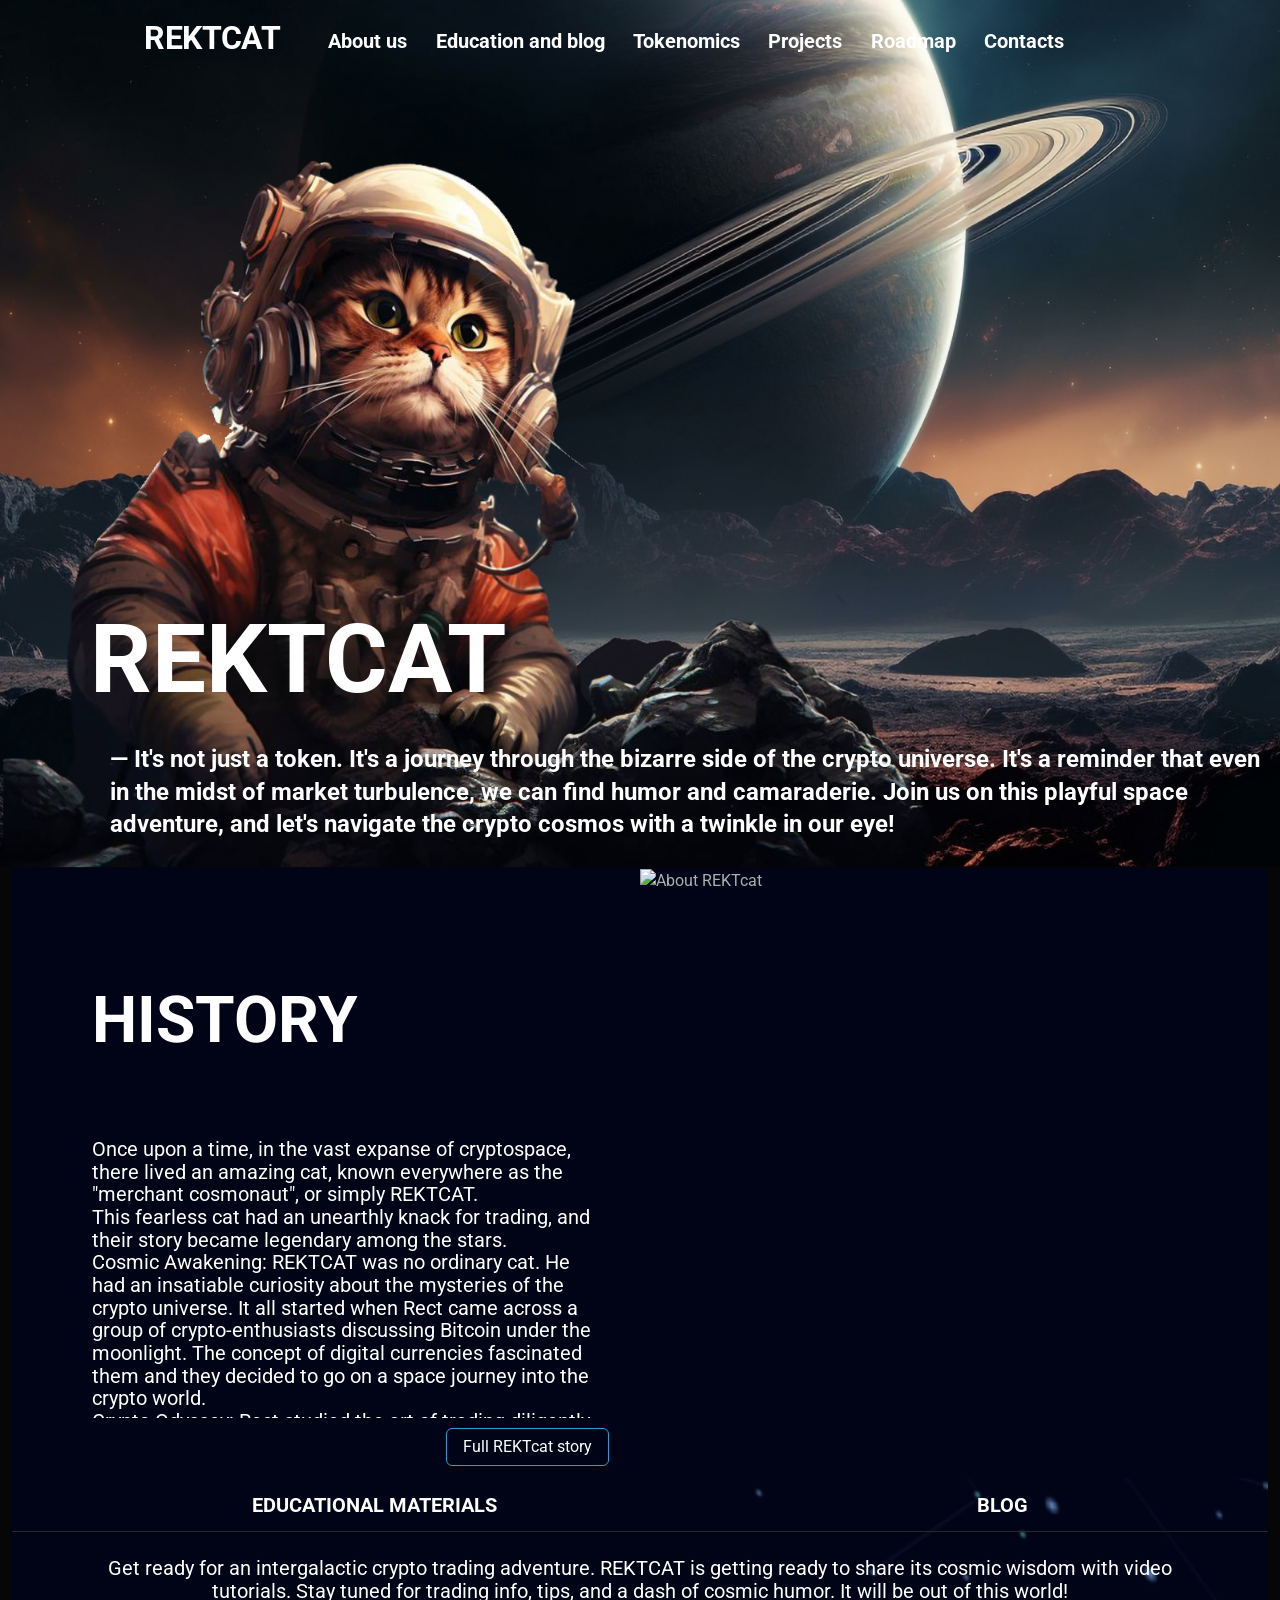
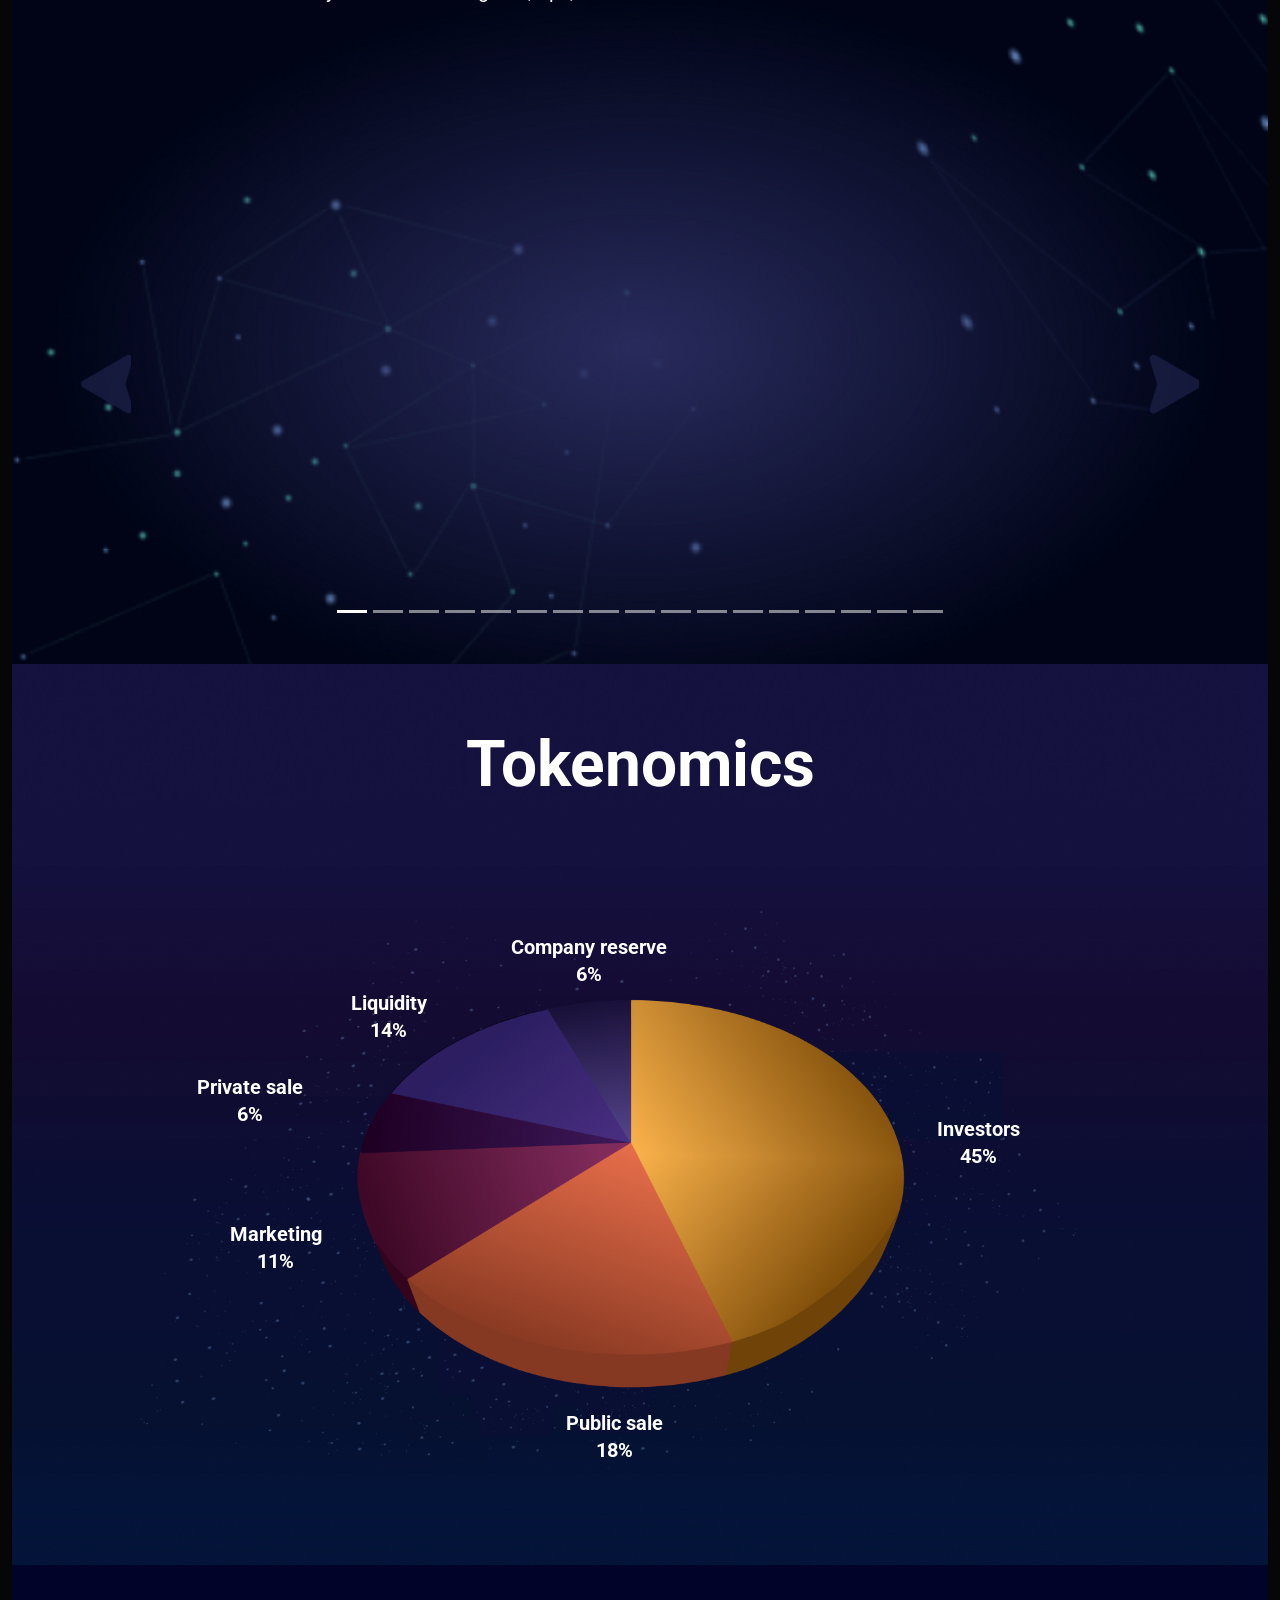
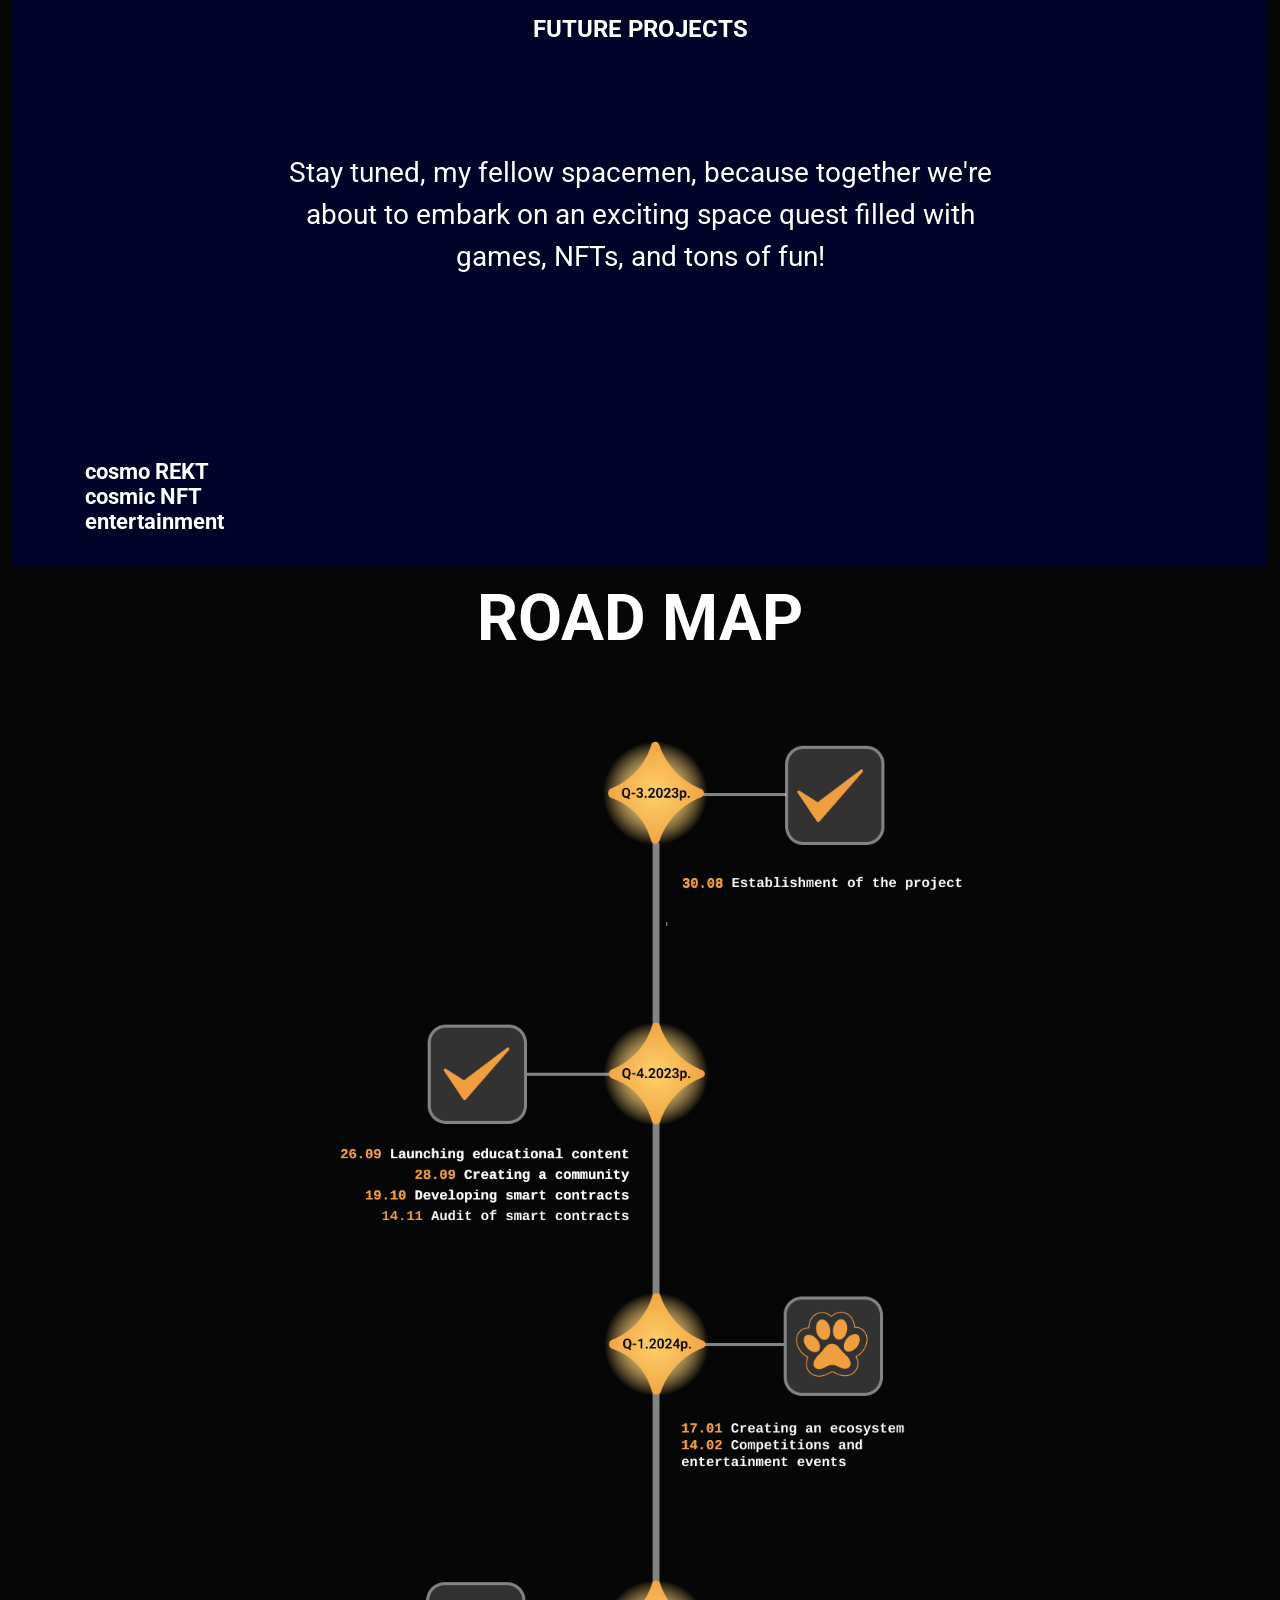
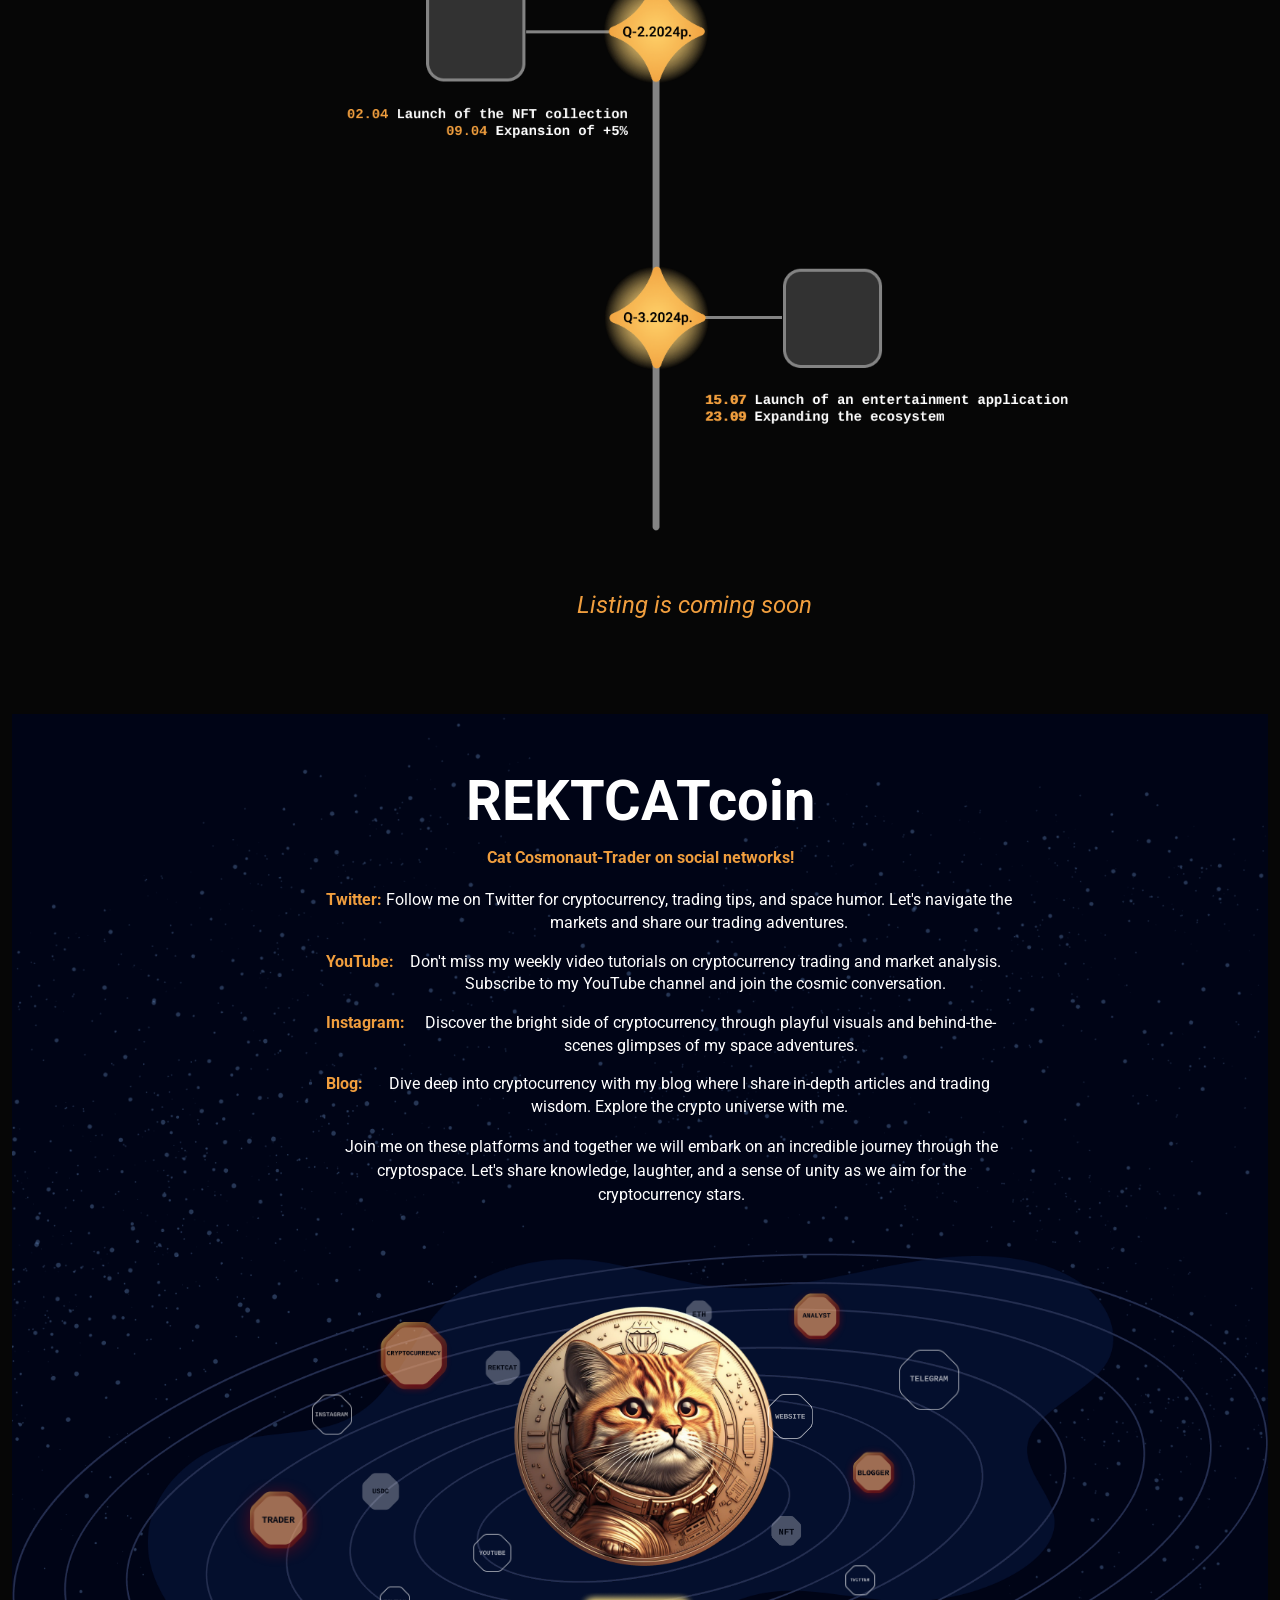
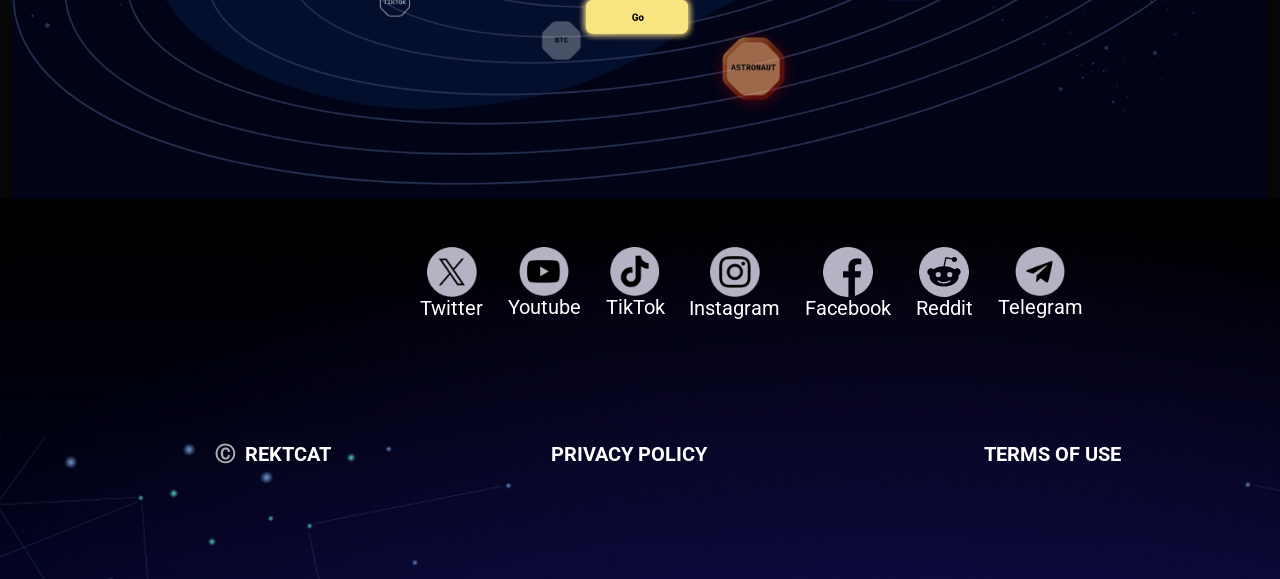
==== index.html @ f8e86c93 "first test commit" ====
<!DOCTYPE html>
<html lang="en">
<head>
    <meta charset="UTF-8">
    <meta name="viewport" content="width=device-width, initial-scale=1.0">
    <title>REKT CAT</title>
    <link rel="shortcut icon" href="img/rektCat_logo.jpg" type="image/x-icon">
    <link rel="stylesheet" href="css/bootstrap.min.css">
    <link rel="stylesheet" href="css/index.css">
</head>
<body>
    <header class="header">
        <nav class="navbar navbar-expand-lg header__navbar-container">
            <div class="container header__nav-container">
                <a class="navbar-brand header__navbar-brand" href="/">REKTcoin</a>
                <button class="navbar-toggler" type="button" data-bs-toggle="collapse" data-bs-target="#navbarNav" aria-controls="navbarNav" aria-expanded="false" aria-label="Toggle navigation" id="navbar-toggler">
                    <span class="navbar-toggler-icon"></span>
                </button>
                <div class="collapse navbar-collapse" id="navbarNav">
                    <ul class="navbar-nav">
                        <li class="nav-item">
                            <a class="nav-link active header__menu-text-anime"  href="#about">About us</a>
                        </li>
                        <li class="nav-item">
                            <a class="nav-link header__menu-text-anime" href="#learning">Education and blog</a>
                        </li>
                        <li class="nav-item">
                            <a class="nav-link header__menu-text-anime" href="#tokenomic">Tokenomics</a>
                        </li>
                        <li class="nav-item">
                            <a class="nav-link" href="#projects">Projects</a>
                        </li>
                        <li class="nav-item">
                            <a class="nav-link header__menu-text-anime" href="#road-map">Roadmap</a>
                        </li>
                        <li class="nav-item">
                            <a class="nav-link header__menu-text-anime" href="#contacts">Contacts</a>
                        </li>
                    </ul> 
                </div>
            </div>
        </nav>
        <nav class="header__nav">
            <ul class="header__menu">
                <li class="header__menu-li"><a class="header__logo" href="/">REKTCAT</a></li>
                <li class="header__menu-item header__menu-li"><a class="header__menu-text-anime header__menu-text" href="#about">About us</a></li>
                <li class="header__menu-item header__menu-li"><a class="header__menu-text-anime header__menu-text" href="#learning">Education and blog</a></li>
                <li class="header__menu-item header__menu-li"><a class="header__menu-text-anime header__menu-text" href="#tokenomic">Tokenomics</a></li>
                <li class="header__menu-item header__menu-li"><a class="header__menu-text-anime header__menu-text" href="#projects">Projects</a></li>
                <li class="header__menu-item header__menu-li"><a class="header__menu-text-anime header__menu-text" href="#road-map">Roadmap</a></li>
                <li class="header__menu-item header__menu-li"><a class="header__menu-text-anime header__menu-text" href="#contacts">Contacts</a></li>
            </ul>
        </nav>
        <div class="header__cometa-container" id="cometaContainer"></div>
        <div class="header__baner">
            <h1 id="header-title">REKTCAT</h1>
            <h3 class="header__baner-text" id="header-text"> — It's not just a token. It's a journey through the bizarre side of the crypto universe. It's a reminder that even in the midst of market turbulence, we can find humor and camaraderie. Join us on this playful space adventure, and let's navigate the crypto cosmos with a twinkle in our eye!
            </h3>
        </div>
        <button type="button" class="btn btn-primary header__modal-button" data-bs-toggle="modal" data-bs-target="#exampleModal">
            REKTCAT
        </button>
          
        <div class="modal fade" id="exampleModal" tabindex="-1" aria-labelledby="exampleModalLabel" aria-hidden="true">
            <div class="modal-dialog">
              <div class="modal-content">
                <div class="modal-header">
                  <h2 class="modal-title fs-5 header__modal-window-title" id="exampleModalLabel">REKTCAT</h2>
                  <button type="button" class="btn-close" data-bs-dismiss="modal" aria-label="Close"></button>
                </div>
                <div class="modal-body">
                    — це не просто токен. Це подорож химерною стороною криптовсесвіту. <br> 
                    Це нагадування, що навіть серед ринкової турбулентності ми можемо знайти гумор і товариськість. <br>
                    Приєднуйтесь до нас у цій грайливій космічній пригоді, і давайте разом з блиском в очах орієнтуватися у криптокосмосі!
                </div>
                <div class="modal-footer">
                  <button type="button" class="btn btn-secondary" data-bs-dismiss="modal">Close</button>
                </div>
              </div>
            </div>
        </div>
    </header>

    <div class="container custom-border">
        <main class="main">
            <section id="about" class="about">
                <div class="about__story">
                    <h2 class="about__story-title">HISTORY</h2>
                    <p class="about__story-subtitle">
                    Once upon a time, in the vast expanse of cryptospace, there lived an amazing cat, known everywhere as the "merchant cosmonaut", or simply REKTCAT.<br>
                    This fearless cat had an unearthly knack for trading, and their story became legendary among the stars.<br>
                    Cosmic Awakening: REKTCAT was no ordinary cat. He had an insatiable curiosity about the mysteries of the crypto universe. It all started when Rect came across a group of crypto-enthusiasts discussing Bitcoin under the moonlight. The concept of digital currencies fascinated them and they decided to go on a space journey into the crypto world.<br>
                    Crypto Odyssey: Rect studied the art of trading diligently, studying charts and mastering technical analysis with the precision of a rocket navigation system. They started small, like a spaceship testing its engines, and gradually honed their trading skills.
                    </p>
                    
                    <button type="button" class="btn btn-primary about__modal-button" data-bs-toggle="modal" data-bs-target="#staticBackdrop">
                        Full REKTcat story
                    </button>
                    
                    <div class="modal fade" id="staticBackdrop" data-bs-backdrop="static" data-bs-keyboard="false" tabindex="-1" aria-labelledby="staticBackdropLabel" aria-hidden="true">
                        <div class="modal-dialog">
                        <div class="modal-content">
                            <div class="modal-header">
                            <h3 class="modal-title fs-5" id="staticBackdropLabel">HISTORY</h3>
                            <button type="button" class="btn-close" data-bs-dismiss="modal" aria-label="Close"></button>
                            </div>
                            <div class="modal-body">
                                Once upon a time, in the vast expanse of cryptospace, there lived an amazing cat, known everywhere as the "merchant cosmonaut", or simply REKTCAT.<br>
                                This fearless cat had an unearthly knack for trading, and their story became legendary among the stars.<br>
                                Cosmic Awakening: REKTCAT was no ordinary cat. He had an insatiable curiosity about the mysteries of the crypto universe. It all started when Rect came across a group of crypto-enthusiasts discussing Bitcoin under the moonlight. The concept of digital currencies fascinated them and they decided to go on a space journey into the crypto world.<br>
                                Crypto Odyssey: Rect studied the art of trading diligently, studying charts and mastering technical analysis with the precision of a rocket navigation system. They started small, like a spaceship testing its engines, and gradually honed their trading skills.
                            </div>
                            <div class="modal-footer">
                            <button type="button" class="btn btn-secondary" data-bs-dismiss="modal">Close</button>
                            </div>
                        </div>
                        </div>
                    </div>
                </div>
                <div class="about__image-container">
                    <img src="img/about.png" alt="About REKTcat" class="about__image">
                </div>  
            </section>

            <section id="learning" class="learning">
                <ul class="nav nav-tabs learning__tabs" role="tablist">
                    <li class="nav-item" role="presentation">
                        <a class="nav-link active learning__tabs-anime" data-bs-toggle="tab" href="#learning-blog" aria-selected="true" role="tab">EDUCATIONAL MATERIALS</a>
                    </li>
                    <li class="nav-item" role="presentation">
                        <a class="nav-link learning__tabs-anime" data-bs-toggle="tab" href="#learning-materials" aria-selected="false" role="tab" tabindex="-1">BLOG</a>
                    </li>                  
                </ul>
                <div id="myTabContent" class="tab-content">
                    <div class="tab-pane fade" id="learning-materials" role="tabpanel">
                        <p class="learning__text">Get ready for an intergalactic crypto trading adventure. REKTCAT is getting ready to share its cosmic wisdom with video tutorials. Stay tuned for trading info, tips, and a dash of cosmic humor. It will be out of this world!</p>
                        <div id="carouselExampleIndicators" class="carousel slide">
                            <div class="carousel-indicators">
                                <button type="button" data-bs-target="#carouselExampleIndicators" data-bs-slide-to="0" class="active" aria-current="true" aria-label="Slide 1"></button>
                                <button type="button" data-bs-target="#carouselExampleIndicators" data-bs-slide-to="1" aria-label="Slide 2"></button>
                                <button type="button" data-bs-target="#carouselExampleIndicators" data-bs-slide-to="2" aria-label="Slide 3"></button>
                                <button type="button" data-bs-target="#carouselExampleIndicators" data-bs-slide-to="3" aria-label="Slide 4"></button>
                                <button type="button" data-bs-target="#carouselExampleIndicators" data-bs-slide-to="4" aria-label="Slide 5"></button>
                                <button type="button" data-bs-target="#carouselExampleIndicators" data-bs-slide-to="5" aria-label="Slide 6"></button>
                                <button type="button" data-bs-target="#carouselExampleIndicators" data-bs-slide-to="6" aria-label="Slide 7"></button>
                                <button type="button" data-bs-target="#carouselExampleIndicators" data-bs-slide-to="7" aria-label="Slide 8"></button>
                                <button type="button" data-bs-target="#carouselExampleIndicators" data-bs-slide-to="8" aria-label="Slide 9"></button>
                                <button type="button" data-bs-target="#carouselExampleIndicators" data-bs-slide-to="9" aria-label="Slide 10"></button>
                                <button type="button" data-bs-target="#carouselExampleIndicators" data-bs-slide-to="10" aria-label="Slide 11"></button>
                                <button type="button" data-bs-target="#carouselExampleIndicators" data-bs-slide-to="11" aria-label="Slide 12"></button>
                                <button type="button" data-bs-target="#carouselExampleIndicators" data-bs-slide-to="12" aria-label="Slide 13"></button>
                                <button type="button" data-bs-target="#carouselExampleIndicators" data-bs-slide-to="13" aria-label="Slide 14"></button>
                            </div>
                            <div class="carousel-inner  learning__video-box">
                                <div class="carousel-item  active">
                                    <iframe class="learning__video" src="https://youtu.be/2-SuougdTFA?si=rJch1OwAE6YaEPgw" title="YouTube video player" frameborder="0" allow="accelerometer; autoplay; clipboard-write; encrypted-media; gyroscope; picture-in-picture; web-share" allowfullscreen></iframe>
                                </div>
                                <div class="carousel-item">
                                    <iframe class="learning__video" src="https://youtu.be/mQXkxvLy8Kk?si=cDRKyUb4BbOfcQPO" title="YouTube video player" frameborder="0" allow="accelerometer; autoplay; clipboard-write; encrypted-media; gyroscope; picture-in-picture; web-share" allowfullscreen></iframe>
                                </div>
                                <div class="carousel-item">
                                    <iframe class="learning__video" src="https://youtu.be/T_TmlgSm3mo?si=rDzh4X6C7REnY5Hu" title="YouTube video player" frameborder="0" allow="accelerometer; autoplay; clipboard-write; encrypted-media; gyroscope; picture-in-picture; web-share" allowfullscreen></iframe>
                                </div>
                                <div class="carousel-item">
                                    <iframe class="learning__video" src="https://youtu.be/5WwS315sJp0?si=xrkiNkKRFt1rfdHk" title="YouTube video player" frameborder="0" allow="accelerometer; autoplay; clipboard-write; encrypted-media; gyroscope; picture-in-picture; web-share" allowfullscreen></iframe>
                                </div>
                                <div class="carousel-item">
                                    <iframe class="learning__video" src="https://youtu.be/EgmJlWh1T7k?si=au0737RMWXvHLu5n" title="YouTube video player" frameborder="0" allow="accelerometer; autoplay; clipboard-write; encrypted-media; gyroscope; picture-in-picture; web-share" allowfullscreen></iframe>
                                </div>
                                <div class="carousel-item">
                                    <iframe class="learning__video" src="https://youtu.be/2fCwzYG0wOQ?si=4Nx71aKPDxrE-M0o" title="YouTube video player" frameborder="0" allow="accelerometer; autoplay; clipboard-write; encrypted-media; gyroscope; picture-in-picture; web-share" allowfullscreen></iframe>
                                </div>
                                <div class="carousel-item">
                                    <iframe class="learning__video" src="https://youtu.be/0bhClPxrmZg?si=n7AOPWv3TrBRntNC" title="YouTube video player" frameborder="0" allow="accelerometer; autoplay; clipboard-write; encrypted-media; gyroscope; picture-in-picture; web-share" allowfullscreen></iframe>
                                </div>
                                <div class="carousel-item">
                                    <iframe class="learning__video" src="https://youtu.be/6g4NyLtAPAA?si=MWF3Ry4qlvkhoUdw" title="YouTube video player" frameborder="0" allow="accelerometer; autoplay; clipboard-write; encrypted-media; gyroscope; picture-in-picture; web-share" allowfullscreen></iframe>
                                </div>
                                <div class="carousel-item">
                                    <iframe class="learning__video" src="https://youtu.be/jwkXYR9b9ew?si=gp6dZzGJ5RqKWWO3" title="YouTube video player" frameborder="0" allow="accelerometer; autoplay; clipboard-write; encrypted-media; gyroscope; picture-in-picture; web-share" allowfullscreen></iframe>
                                </div>
                                <div class="carousel-item">
                                    <iframe class="learning__video" src="https://youtu.be/JlDufe-gNM0?si=n0tjtYFrncGG68zG" title="YouTube video player" frameborder="0" allow="accelerometer; autoplay; clipboard-write; encrypted-media; gyroscope; picture-in-picture; web-share" allowfullscreen></iframe>
                                </div>
                                <!---->
                                <div class="carousel-item">
                                    <iframe class="learning__video" src="https://www.youtube.com/embed/ROXyOH_6W8k?si=6LIM6D1f-fJw_y3j" title="YouTube video player" frameborder="0" allow="accelerometer; autoplay; clipboard-write; encrypted-media; gyroscope; picture-in-picture; web-share" allowfullscreen></iframe>
                                </div>
                                <div class="carousel-item">
                                    <iframe class="learning__video"  src="https://www.youtube.com/embed/ZkbWR_W8Uo0?si=P5Z3-Z-3GlJ8B8Fe" title="YouTube video player" frameborder="0" allow="accelerometer; autoplay; clipboard-write; encrypted-media; gyroscope; picture-in-picture; web-share" allowfullscreen></iframe>
                                </div>
                                <div class="carousel-item">
                                    <iframe class="learning__video" src="https://www.youtube.com/embed/fj4pdZRPl5c?si=Kmq4R2E68bomLMYj" title="YouTube video player" frameborder="0" allow="accelerometer; autoplay; clipboard-write; encrypted-media; gyroscope; picture-in-picture; web-share" allowfullscreen></iframe>
                                </div>
                                <div class="carousel-item">
                                    <iframe class="learning__video" src="https://www.youtube.com/embed/2-SuougdTFA?si=aWpzCNWe25EUsqUi" title="YouTube video player" frameborder="0" allow="accelerometer; autoplay; clipboard-write; encrypted-media; gyroscope; picture-in-picture; web-share" allowfullscreen></iframe>
                                </div>
                            </div>
                            <button class="carousel-control-prev" type="button" data-bs-target="#carouselExampleIndicators" data-bs-slide="prev">
                            <span class="carousel-control-prev-icon learning__arrow-shadow-left" aria-hidden="true"></span>
                            <span class="visually-hidden">Previous</span>
                            </button>
                            <button class="carousel-control-next" type="button" data-bs-target="#carouselExampleIndicators" data-bs-slide="next">
                            <span class="carousel-control-next-icon learning__arrow-shadow-right" aria-hidden="true"></span>
                            <span class="visually-hidden">Next</span>
                            </button>
                        </div>
                    </div>
                    <div class="tab-pane fade active show" id="learning-blog" role="tabpanel">
                        <p class="learning__text">Get ready for an intergalactic crypto trading adventure. REKTCAT is getting ready to share its cosmic wisdom with video tutorials. Stay tuned for trading info, tips, and a dash of cosmic humor. It will be out of this world!</p>
                        <div id="carouselExampleIndicators_blog" class="carousel slide">
                            <div class="carousel-indicators">
                                <button type="button" data-bs-target="#carouselExampleIndicators_blog" data-bs-slide-to="0" class="active" aria-current="true" aria-label="Slide 1"></button>
                                <button type="button" data-bs-target="#carouselExampleIndicators_blog" data-bs-slide-to="1" aria-label="Slide 2"></button>
                                <button type="button" data-bs-target="#carouselExampleIndicators_blog" data-bs-slide-to="2" aria-label="Slide 3"></button>
                                <button type="button" data-bs-target="#carouselExampleIndicators_blog" data-bs-slide-to="3" aria-label="Slide 4"></button>
                                <button type="button" data-bs-target="#carouselExampleIndicators_blog" data-bs-slide-to="4" aria-label="Slide 5"></button>
                                <button type="button" data-bs-target="#carouselExampleIndicators_blog" data-bs-slide-to="5" aria-label="Slide 6"></button>
                                <button type="button" data-bs-target="#carouselExampleIndicators_blog" data-bs-slide-to="6" aria-label="Slide 7"></button>
                                <button type="button" data-bs-target="#carouselExampleIndicators_blog" data-bs-slide-to="7" aria-label="Slide 8"></button>
                                <button type="button" data-bs-target="#carouselExampleIndicators_blog" data-bs-slide-to="8" aria-label="Slide 9"></button>
                                <button type="button" data-bs-target="#carouselExampleIndicators_blog" data-bs-slide-to="9" aria-label="Slide 10"></button>
                                <button type="button" data-bs-target="#carouselExampleIndicators_blog" data-bs-slide-to="10" aria-label="Slide 11"></button>
                                <button type="button" data-bs-target="#carouselExampleIndicators_blog" data-bs-slide-to="11" aria-label="Slide 12"></button>
                                <button type="button" data-bs-target="#carouselExampleIndicators_blog" data-bs-slide-to="12" aria-label="Slide 13"></button>
                                <button type="button" data-bs-target="#carouselExampleIndicators_blog" data-bs-slide-to="13" aria-label="Slide 14"></button>
                                <button type="button" data-bs-target="#carouselExampleIndicators_blog" data-bs-slide-to="14" aria-label="Slide 15"></button>
                                <button type="button" data-bs-target="#carouselExampleIndicators_blog" data-bs-slide-to="15" aria-label="Slide 16"></button>
                                <button type="button" data-bs-target="#carouselExampleIndicators_blog" data-bs-slide-to="16" aria-label="Slide 17"></button>
                            </div>
                            <div class="carousel-inner  learning__video-box">
                                <div class="carousel-item active">
                                    <iframe class="learning__video" src="https://youtu.be/ROXyOH_6W8k?si=p3_QbfEO64reYjGk" title="YouTube video player" frameborder="0" allow="accelerometer; autoplay; clipboard-write; encrypted-media; gyroscope; picture-in-picture; web-share" allowfullscreen></iframe>
                                </div>
                                <div class="carousel-item">
                                    <iframe class="learning__video" src="https://youtu.be/fj4pdZRPl5c?si=pk2Pq2RxI_E_fyz4" title="YouTube video player" frameborder="0" allow="accelerometer; autoplay; clipboard-write; encrypted-media; gyroscope; picture-in-picture; web-share" allowfullscreen></iframe>
                                </div>
                                <div class="carousel-item">
                                    <iframe class="learning__video" src="https://youtu.be/m-t-EBGV6kE?si=l4MSKTf6EysGbyCw" title="YouTube video player" frameborder="0" allow="accelerometer; autoplay; clipboard-write; encrypted-media; gyroscope; picture-in-picture; web-share" allowfullscreen></iframe>
                                </div>
                                <div class="carousel-item">
                                    <iframe class="learning__video" src="https://youtu.be/6y-X1whXKAU?si=i4YBUtpIH2cv-IvV" title="YouTube video player" frameborder="0" allow="accelerometer; autoplay; clipboard-write; encrypted-media; gyroscope; picture-in-picture; web-share" allowfullscreen></iframe>
                                </div>
                                <div class="carousel-item">
                                    <iframe class="learning__video" src="https://youtu.be/nP-lRuXJ5Go?si=4s4at51u3hrzTCPi" title="YouTube video player" frameborder="0" allow="accelerometer; autoplay; clipboard-write; encrypted-media; gyroscope; picture-in-picture; web-share" allowfullscreen></iframe>
                                </div>
                                <div class="carousel-item">
                                    <iframe class="learning__video" src="https://youtu.be/-8awOLAFkRs?si=RaU0-QR_I0MhhJj_" title="YouTube video player" frameborder="0" allow="accelerometer; autoplay; clipboard-write; encrypted-media; gyroscope; picture-in-picture; web-share" allowfullscreen></iframe>
                                </div>
                                <div class="carousel-item">
                                    <iframe class="learning__video" src="https://youtu.be/QXLe5t41z7c?si=KamjNRCacfPOS-j0" title="YouTube video player" frameborder="0" allow="accelerometer; autoplay; clipboard-write; encrypted-media; gyroscope; picture-in-picture; web-share" allowfullscreen></iframe>
                                </div>
                                <div class="carousel-item">
                                    <iframe class="learning__video" src="https://youtu.be/mO7FghjG9vM?si=rxFlxf3lyAW5Vh3c" title="YouTube video player" frameborder="0" allow="accelerometer; autoplay; clipboard-write; encrypted-media; gyroscope; picture-in-picture; web-share" allowfullscreen></iframe>
                                </div>
                                <div class="carousel-item">
                                    <iframe class="learning__video" src="https://youtu.be/07NfRB0X-co?si=vbVik2RKoDrbXX-4" title="YouTube video player" frameborder="0" allow="accelerometer; autoplay; clipboard-write; encrypted-media; gyroscope; picture-in-picture; web-share" allowfullscreen></iframe>
                                </div>
                                <div class="carousel-item">
                                    <iframe class="learning__video" src="https://youtu.be/upupx8T-YeY?si=3P8UGI-Hysiw0k_I" title="YouTube video player" frameborder="0" allow="accelerometer; autoplay; clipboard-write; encrypted-media; gyroscope; picture-in-picture; web-share" allowfullscreen></iframe>
                                </div>
                                <div class="carousel-item">
                                    <iframe class="learning__video" src="https://youtu.be/lu34pRcE5iA?si=UbxRFP_dYyw7_hqg" title="YouTube video player" frameborder="0" allow="accelerometer; autoplay; clipboard-write; encrypted-media; gyroscope; picture-in-picture; web-share" allowfullscreen></iframe>
                                </div>
                                <div class="carousel-item">
                                    <iframe class="learning__video" src="https://youtu.be/JygR4gDKmbE?si=J-11wSbDozYtdpgE" title="YouTube video player" frameborder="0" allow="accelerometer; autoplay; clipboard-write; encrypted-media; gyroscope; picture-in-picture; web-share" allowfullscreen></iframe>
                                </div>
                                <div class="carousel-item">
                                    <iframe class="learning__video" src="https://youtu.be/ZkbWR_W8Uo0?si=aikjwiOymwdVRR9T" title="YouTube video player" frameborder="0" allow="accelerometer; autoplay; clipboard-write; encrypted-media; gyroscope; picture-in-picture; web-share" allowfullscreen></iframe>
                                </div>
                                <!---->
                                <div class="carousel-item">
                                    <iframe class="learning__video" src="https://www.youtube.com/embed/m-t-EBGV6kE?si=eGlENXpE3JEzeB9f" title="YouTube video player" frameborder="0" allow="accelerometer; autoplay; clipboard-write; encrypted-media; gyroscope; picture-in-picture; web-share" allowfullscreen></iframe>
                                </div>
                                <div class="carousel-item">
                                    <iframe class="learning__video" src="https://www.youtube.com/embed/mQXkxvLy8Kk?si=oMupYybqEbsWUMLR" title="YouTube video player" frameborder="0" allow="accelerometer; autoplay; clipboard-write; encrypted-media; gyroscope; picture-in-picture; web-share" allowfullscreen></iframe>
                                </div>
                                <div class="carousel-item">
                                    <iframe class="learning__video" src="https://www.youtube.com/embed/T_TmlgSm3mo?si=_UqgzcQIQLbZL1I3" title="YouTube video player" frameborder="0" allow="accelerometer; autoplay; clipboard-write; encrypted-media; gyroscope; picture-in-picture; web-share" allowfullscreen></iframe>
                                </div>
                                <div class="carousel-item">
                                    <iframe class="learning__video" src="https://www.youtube.com/embed/6y-X1whXKAU?si=wJ3ferErmiFqXWZV" title="YouTube video player" frameborder="0" allow="accelerometer; autoplay; clipboard-write; encrypted-media; gyroscope; picture-in-picture; web-share" allowfullscreen></iframe>
                                </div>
                            </div>
                            <button class="carousel-control-prev" type="button" data-bs-target="#carouselExampleIndicators_blog" data-bs-slide="prev">
                                <span class="carousel-control-prev-icon learning__arrow-shadow-left" aria-hidden="true"></span>
                                <span class="visually-hidden">Previous</span>
                            </button>
                            <button class="carousel-control-next" type="button" data-bs-target="#carouselExampleIndicators_blog" data-bs-slide="next">
                                <span class="carousel-control-next-icon learning__arrow-shadow-right" aria-hidden="true"></span>
                                <span class="visually-hidden">Next</span>
                            </button>
                        </div>
                    </div>
                </div>                
            </section>

            <section id="tokenomic" class="tokenomic">
                <h2 class="tokenomic__title">Tokenomics</h2>
                <div class="tokenomic__infographic">
                    <div class="tokenomic__reserve-container">
                        <h4 class="tokenomic__text">Company reserve</h4>
                        <div class="tokenomic__percentage">6%</div>
                    </div>
                    <div class="tokenomic__liqudity-container">
                        <h4 class="tokenomic__text">Liquidity</h4>
                        <div class="tokenomic__percentage">14%</div>
                    </div>
                    <div class="tokenomic__privat-container">
                        <h4 class="tokenomic__text">Private sale</h4>
                        <div class="tokenomic__percentage">6%</div>
                    </div>
                    <div class="tokenomic__marketing-container">
                        <h4 class="tokenomic__text">Marketing</h4>
                        <div class="tokenomic__percentage">11%</div>
                    </div>
                    <div class="tokenomic__pablic-container">
                        <h4 class="tokenomic__text">Public sale</h4>
                        <div class="tokenomic__percentage">18%</div>
                    </div>
                    <div class="tokenomic__dev-container">
                        <h4 class="tokenomic__text">Investors</h4>
                        <div class="tokenomic__percentage">45%</div>
                    </div>
                </div>
            </section>



            <section id="projects" class="projects">
                <h2 class="projects__title">FUTURE PROJECTS</h2>
                <div class="projects__text-container">
                    <p class="projects__text projects__first-block" id="projects__first">Imagine a game where we go on trading quests, explore crypto galaxies, and navigate the ups and downs of the market. It's not just a game; it's a shopping adventure!</p>
                    <p class="projects__text projects__second-block" id="projects__second">Cosmic NFTs: Along with the game, I'm working on some unusual NFTs that capture the essence of our trading journey. Every NFT will be part of our cosmic history.</p>
                    <p class="projects__text projects__third-block" id="projects__third">Stay tuned, my fellow spacemen, because together we're about to embark on an exciting space quest filled with games, NFTs, and tons of fun!</p>
                </div>
                <div class="projects__points-container">
                    <a class="projects__points" href="#projects__first" id="link_first">cosmo REKT</a>
                    <a class="projects__points" href="#projects__second" id="link_second">cosmic NFT</a>
                    <a class="projects__points" href="#projects__third" id="link_third">entertainment</a>
                </div>
            </section>

            <section id="road-map" class="road-map">
                <div class="road-map__background">
                    <div class="road-map__content">
                        <h2 class="road-map_title">ROAD MAP</h2>
                    </div>
                    <div class="road-map__vector-en" id="vector-container-en"></div>
                    <p class="road-map__promise">Listing is coming soon</p>
                </div>
            </section>

            <section class="coin">
                <h2 class="coin__title">REKTCATcoin</h2>
                <h3 class="coin__subtitle-title">Cat Cosmonaut-Trader on social networks!</h3>
                <div class="coin__subtitle">
                    <h3 class="coin__highlighted">Twitter: </h3> 
                    <p class="coin__text">Follow me on Twitter for cryptocurrency, trading tips, and space humor. Let's navigate the markets and share our trading adventures.</p>
                </div>
                <div class="coin__subtitle">
                    <h3 class="coin__highlighted">YouTube: </h3> 
                    <p class="coin__text">Don't miss my weekly video tutorials on cryptocurrency trading and market analysis. Subscribe to my YouTube channel and join the cosmic conversation.</p>
                </div>
                <div class="coin__subtitle">
                    <h3 class="coin__highlighted">Instagram: </h3> 
                    <p class="coin__text">Discover the bright side of cryptocurrency through playful visuals and behind-the-scenes glimpses of my space adventures.</p>
                </div>
                <div class="coin__subtitle">
                    <h3 class="coin__highlighted">Blog: </h3> 
                    <p class="coin__text">Dive deep into cryptocurrency with my blog where I share in-depth articles and trading wisdom. Explore the crypto universe with me.</p>
                </div>
                <p class="coin__last-text">Join me on these platforms and together we will embark on an incredible journey through the cryptospace. Let's share knowledge, laughter, and a sense of unity as we aim for the cryptocurrency stars.</p>
                
                <div id="coinOrbit" class="coin__orbit">
                    <a href="" class="coin__go-container"> <!--В href потрібно встановити посилання для переходу при нажиманні на кнопку-->
                        <img class="coin__go-en" src="img/coin__go-en.png" alt="Button go">
                    </a>
                    <div class="coin__target-container"></div>
                    <div>
                        <img class="coin__rektcat" src="img/coin__rectcat-icon.png" alt="REKTcat icon">
                    </div>
                    <div>
                        <img class="coin__ctyptocurency" src="img/coin__ctyptocourency-icon-eng.png" alt="Крипторвалюта icon">
                    </div>
                    <div>
                        <img class="coin__instagram" src="img/coin__instagram-icon.png" alt="Instagram icon">
                    </div>
                    <div>
                        <img class="coin__usdc" src="img/coin__usdc-icon.png" alt="USDC icon">
                    </div>
                    <div>
                        <img class="coin__trader" src="img/coin__trader-icon-eng.png" alt="Trader icon">
                    </div>
                    <div>
                        <img class="coin__tiktok" src="img/coin__tikTok-icon.png" alt="TikTok icon">
                    </div>
                    <div>
                        <img class="coin__youtube" src="img/coin__youtube-icon.png" alt="Youtube icon">
                    </div>
                    <div>
                        <img class="coin__btc" src="img/coin__btc-icon.png" alt="BTC icon">
                    </div>
                    <div>
                        <img class="coin__eth" src="img/coin__eth-icon.png" alt="ETH icon">
                    </div>
                    <div>
                        <img class="coin__analytic" src="img/coin__analytic-icon-eng.png" alt="Analytic icon">
                    </div>
                    <div>
                        <img class="coin__website" src="img/coin__website-icon.png" alt="Website icon">
                    </div>
                    <div>
                        <img class="coin__telegram" src="img/coin__telegram-icon.png" alt="Telegram icon">
                    </div>
                    <div>
                        <img class="coin__bloger" src="img/coin__bloger-icon-eng.png" alt="Bloger icon">
                    </div>
                    <div>
                        <img class="coin__nft" src="img/coin__nft-icon.png" alt="NFT icon">
                    </div>
                    <div>
                        <img class="coin__twitter" src="img/coin__twitter-icon.png" alt="Twitter icon">
                    </div>
                    <div>
                        <img class="coin__spaceman" src="img/coin__spaceman-icon-eng.png" alt="Космонавт icon">
                    </div>
                </div>
            </section>

        </main>
    </div>

    <footer id="contacts" class="footer">
        <div class="footer__social-media-mobile">
            <div class="footer__media-hight-line">
                <a class="footer__media-container-1" href="https://twitter.com/RektC79001" target="_blank">
                    <img class="footer__media-icon" src="img/footer__twitter-icon.png" alt="Twitter logo">
                    <p class="footer__social-media-title">Twitter</p>
                </a>
                <a class="footer__media-container-2" href="https://www.youtube.com/@REKTCAT/videos" target="_blank">
                    <img class="footer__media-icon" src="img/footer__youtube-icon.png" alt="Youtube logo">
                    <p class="footer__social-media-title">Youtube</p>
                </a>
                <a class="footer__media-container-3" href="https://www.tiktok.com/@rekt.cat.trader.ua" target="_blank">
                    <img class="footer__media-icon" src="img/footer__tikTok-icon.png" alt="TikTok logo">
                    <p class="footer__social-media-title">TikTok</p>
                </a>
                <a class="footer__media-container-4" href="https://www.instagram.com/rekt.cat.trader/" target="_blank">
                    <img class="footer__media-icon" src="img/footer__instagram-icon.png" alt="Instagram logo">
                    <p class="footer__social-media-title">Instagram</p>
                </a>
            </div>
            <div class="footer__media-low-line">
                <a class="footer__media-container-5" href="https://www.facebook.com/profile.php?id=61553556527302" target="_blank">
                    <img class="footer__media-icon" src="img/facebook.svg" alt="Facebook logo">
                    <p class="footer__social-media-title">Facebook</p>
                </a>
                <a class="footer__media-container-6" href="https://www.reddit.com/user/REKT_CAT_TRADER" target="_blank">
                    <img class="footer__media-icon" src="img/reddit.svg" alt="Reddit logo">
                    <p class="footer__social-media-title">Reddit</p>
                </a>
                <a class="footer__media-container-7" href="https://t.me/rekcattraider" target="_blank">
                    <img class="footer__media-icon" src="img/footer__telegram-icon.png" alt="Telegram logo">
                    <p class="footer__social-media-title">Telegram</p>
                </a>
            </div>
        </div>
        <div class="footer__social-media">
            <a class="footer__media-container" href="https://twitter.com/RektC79001" target="_blank">
                <img class="footer__media-icon" src="img/footer__twitter-icon.png" alt="Twitter logo">
                <p class="footer__social-media-title">Twitter</p>
            </a>
            <a class="footer__media-container" href="https://www.youtube.com/@REKT.CAT.TRADER/videos" target="_blank">
                <img class="footer__media-icon" src="img/footer__youtube-icon.png" alt="Youtube logo">
                <p class="footer__social-media-title">Youtube</p>
            </a>
            <a class="footer__media-container" href="https://www.tiktok.com/@rekt.cat.trader.space" target="_blank">
                <img class="footer__media-icon" src="img/footer__tikTok-icon.png" alt="TikTok logo">
                <p class="footer__social-media-title">TikTok</p>
            </a>
            <a class="footer__media-container" href="https://www.instagram.com/rekt.cat.space/" target="_blank">
                <img class="footer__media-icon" src="img/footer__instagram-icon.png" alt="Instagram logo">
                <p class="footer__social-media-title">Instagram</p>
            </a>
            <a class="footer__media-container" href="https://www.facebook.com/profile.php?id=61553556527302" target="_blank">
                <img class="footer__media-icon" src="img/facebook.svg" alt="Facebook logo">
                <p class="footer__social-media-title">Facebook</p>
            </a>
            <a class="footer__media-container" href="https://www.reddit.com/user/REKT_CAT_TRADER" target="_blank">
                <img class="footer__media-icon" src="img/reddit.svg" alt="Reddit logo">
                <p class="footer__social-media-title">Reddit</p>
            </a>
            <a class="footer__media-container" href="https://t.me/tQchyLKHvs0ZGRk" target="_blank">
                <img class="footer__media-icon" src="img/footer__telegram-icon.png" alt="Telegram logo">
                <p class="footer__social-media-title">Telegram</p>
            </a>
        </div>
        
        <div class="footer__bottom-container">
            <div class="footer_logo-container">
                <div class="foter__unicode-icon">&#x24b8; </div>
                <h3 class="footer__logo">REKTCAT</h3>
            </div>
            
            <div class="footer__policy-container">
                <button type="button" class="btn btn-primary footer__policy-title" data-bs-toggle="modal" data-bs-target="#privacyPolicyEn">
                    PRIVACY POLICY
                </button>
                
                <div class="modal fade" id="privacyPolicyEn" data-bs-backdrop="static" data-bs-keyboard="false" tabindex="-1" aria-labelledby="staticBackdropLabel" aria-hidden="true">
                    <div class="modal-dialog">
                    <div class="modal-content">
                        <div class="modal-header">
                        <h3 class="modal-title fs-5" id="staticBackdropLabel">PRIVACY POLICY</h3>
                        <button type="button" class="btn-close" data-bs-dismiss="modal" aria-label="Close"></button>
                        </div>
                        <div class="modal-body">
                            RECT CAT Labs Ltd. (“RECT CAT”) is committed to protecting and respecting your privacy. This Privacy Policy describes how your personal or behavioral data is collected, used, and stored when you access rektcat.com (the “Site”). This Privacy Policy may be modified from time to time, which will be indicated by changing the date at the top of this page. Your use of the Site is at all times subject to the Terms of Service, which incorporates this Privacy Policy. <br> 
                                <br> 
                                Acceptance of the Privacy Policy<br>
                                By accessing the Site, you signify acceptance of the terms of this Privacy Policy. Where required by law, you will be asked for your consent to the collection and use of your information as described further below. Additional "just-in-time" disclosures or information about the data processing practices of specific services may be provided. These notices may supplement or clarify the privacy practices applicable to the Site or may provide you with additional choices about how your data is processed. If you do not agree with or are not comfortable with any aspect of this Privacy Policy, you should immediately discontinue access or use of the Site. You may only access the Site if you are above the age of majority in your jurisdiction of residence. <br> 
                                <br> 
                                What does this Privacy Policy cover?<br>
                                This Privacy Policy sets forth our policy for collecting or using personal or behavioral data in connection with users' access and use of the Site.<br> 
                                <br> 
                                The Information We Collect<br>
                                RECT CAT does not collect your personal information and does not use any automatic tracking technologies.
                                RECT CAT does not collect personal information. You are not required to provide any personal information to the Site. However, the transactions conducted from your wallets are publicly accessible on blockchain networks accessed through the Site.<br> 
                                RECT CAT does not track IP addresses. Where third parties collect IP addresses by default: (1) manual removal of IP tracking is requested, and (2) IP data is anonymized to prevent product analytics services from receiving IP data.<br> 
                                Google analytics is used on the Site. RECT CAT uses Google Analytics for purposes of monitoring action on the Site. All IP addresses are anonymized.<br> 
                                RECT CAT does not store message data. RECT CAT does not store personal or message information or in any way use information to associate or cross-associate wallet data is not possible.<br> 
                                Do Not Track policy. Some Internet browsers include the ability to transmit "Do Not Track" or "DNT" signals. Since uniform standards for "DNT" signals have not been adopted, the Site does not currently process or respond to "DNT" signals.<br> 
                                <br> 
                                Use USAGE DATA<br>
                                RECT CAT collects anonymous usage information to improve the UX. To protect your privacy, we collect no personal information and collect as little use information as possible.<br> 
                                <br> 
                                Sharing of the Personal Information<br>
                                We do not share or sell the personal information that you provide us with other organizations without your express consent, except as described in this Privacy Policy.<br> 
                                <br> 
                                How we Protect and Store Information<br> 
                                The safety and security of your personal information also depend on you. Unauthorized entry or use, hardware or software failure, and other factors, may compromise the security of user information at any time. We seek to protect personal information by refraining from collecting personal information where possible. However, these measures do not guarantee that your personal information will not be accessed, disclosed, altered, or destroyed by the breach of such firewalls and secure server software. By using the Site, you acknowledge that you understand and agree to assume these risks.<br> 
                                <br> 
                                International Transfers OF PERSONAL DATA<br> 
                                If you are a resident of the European Economic Area (“EEA”) or Switzerland, you may have additional rights under the General Data Protection Regulation (the “GDPR”) and other applicable law with respect to your Personal Data, as outlined below. For this section, we use the terms “Personal Data” and “processing” as they are defined in the GDPR, but “Personal Data” generally means information that can be used to individually identify a person, and “processing” generally covers actions that can be performed in connection with data such as collection, use, storage, and disclosure. RECT CAT will be the controller of your Personal Data processed in connection with the Site.<br> 
                                <br> 
                                Social Media<br> 
                                We use social and developer networks such as Discord, Twitter, Gitbook, and Github. When you use them, the operators of the respective social and developer networks and may record that you are on such networks. This processing of your personal data lies in the responsibility of these networks and occurs according to their privacy policy. Please check with these individual social and developer networks regarding their privacy policies. RECT CAT is not responsible for data collected by these networks. We only use these platforms to inform our community of updates and answer user questions.<br> 
                                <br> 
                                What Personal Data Do We Collect from You?<br> 
                                We collect no personal data from you. Please see the section “The Information We Collect” for further details.<br> 
                                <br> 
                                What If You Have Questions Regarding Your Personal Data?<br> 
                                If you have any questions about this section or our data practices generally, please contact  rekt.cat.<br> trader@gmail.com <br>
                        </div>
                        <div class="modal-footer">
                        <button type="button" class="btn btn-secondary" data-bs-dismiss="modal">Close</button>
                        </div>
                    </div>
                    </div>
                </div>
            </div>
                
            
                <button type="button" class="btn btn-primary footer__terms-title" data-bs-toggle="modal" data-bs-target="#termsOfUseEn">
                    TERMS OF USE
                </button>
                
                <div class="modal fade" id="termsOfUseEn" tabindex="-1" aria-labelledby="exampleModalLabel4" aria-hidden="true">
                    <div class="modal-dialog">
                        <div class="modal-content">
                            <div class="modal-header">
                                <h3 class="modal-title fs-5" id="exampleModalLabel4">TERMS OF USE</h3>
                                <button type="button" class="btn-close" data-bs-dismiss="modal" aria-label="Close"></button>
                            </div>
                            <div class="modal-body modal-dialog modal-dialog-scrollable">
                                These Terms of Use (“Terms”) are entered into by and between you and RECT CAT Labs Ltd. (“RECT CAT”, “we” or “us”). These Terms govern your access to and use of rektcat.com (the “Site”). By accessing or using the Site, you signify that you have read, understand, and agree to be bound by these Terms in their entirety. If you do not agree, you are not authorized to access or use the Site and should not use the Site. PLEASE NOTE: THE “DISPUTE RESOLUTION” SECTION OF THESE TERMS CONTAINS AN ARBITRATION CLAUSE THAT REQUIRES DISPUTES TO BE ARBITRATED ON AN INDIVIDUAL BASIS, AND PROHIBITS CLASS ACTION CLAIMS. IT AFFECTS HOW DISPUTES BETWEEN YOU AND THE RECT CAT ARE RESOLVED. BY ACCEPTING THESE TERMS, YOU AGREE TO BE BOUND BY THIS ARBITRATION PROVISION. PLEASE READ IT CAREFULLY.<br>
                                <br>
                                Modification of these Terms<br>
                                RECT CAT reserves the right, in its sole discretion, to modify these Terms from time to time. If any modifications are made, we will be notified by an update to the date at the top of the Terms. A current version of the Terms is maintained at https://rectcat.network/terms. All modifications will be effective when they are posted, and your continued accessing of the Site will serve as confirmation of your acceptance of those modifications. If you do not agree with any modifications to these Terms, you must immediately stop accessing the Site.<br>
                                <br>
                                Eligibility<br>
                                To access or use the Site, you must be able to form a legally binding contract with us. Accordingly, you represent that you are at least the age of majority in your jurisdiction and have the full right, power, and authority to enter into and comply with the terms and conditions of these Terms on behalf of yourself and any company or legal entity for which you may access or use the Site. You further represent that you are not (a) the subject of economic or trade sanctions administered or enforced by any governmental authority or otherwise designated on any list of prohibited or restricted parties (including but not limited to the list maintained by the Office of Foreign Assets Control of the U.S. Department of the Treasury) or (b) a citizen, resident, or organized in a jurisdiction or territory that is the subject of comprehensive country-wide, territory-wide, or regional economic sanctions by the United States. Finally, you represent that your access and use of the Site will fully comply with all applicable laws and regulations, and that you will not access or use the Site to conduct, promote, or otherwise facilitate any illegal activity.<br>
                                <br>
                                Proprietary Rights<br>
                                RECT CAT and its related entities own all intellectual property and other rights in the Site and its contents, including (but not limited to) software, text, images, trademarks, service marks, copyrights, patents, and designs. The RECT CAT Protocol is comprised of source-available software running on public distributed blockchains.<br>
                                <br>
                                Additional Rights<br>
                                RECT CAT reserves the following rights: (a) with or without notice to you, to modify, substitute, eliminate or add to the Site; (b) to review, modify, filter, disable, delete and remove any and all content and information from the Site; and (c) to cooperate with any law enforcement, court or government investigation or order or third party requesting or directing that we disclose information or content or information that you provide.<br>
                                <br>
                                Privacy<br>
                                All information collected on the Site is subject to our Privacy Policy. By using the Site, you consent to all actions taken by us with respect to your information in compliance with the Privacy Policy.<br>
                                <br>
                                Prohibited Activity<br>
                                You agree not to engage in, or attempt to engage in, any of the following categories of prohibited activity in relation to your access and use of the Site:<br>
                                <br>
                                Intellectual Property Infringement. Activity that infringes on or violates any copyright, trademark, service mark, patent, right of publicity, right of privacy, or other proprietary or intellectual property rights under the law.<br>
                                Cyberattack. Activity that seeks to interfere with or compromise the integrity, security, or proper functioning of any computer, server, network, personal device, or other information technology system, including (but not limited to) the deployment of viruses and denial of service attacks.
                                Fraud and Misrepresentation. Activity that seeks to defraud us or any other person or entity, including (but not limited to) providing any false, inaccurate, or misleading information in order to unlawfully obtain the property of another.<br>
                                Any Other Unlawful Conduct. Activity that violates any applicable law, rule, or regulation of Canada, the United States, or another relevant jurisdiction, including (but not limited to) the restrictions and regulatory requirements imposed by Canadian and U.S. law.<br>
                                No Reliance on Information Posted<br>
                                The information presented on or through the Site is made available solely for general information purposes. RECT CAT does not warrant the accuracy, completeness, or usefulness of this information. Any reliance you place on such information is strictly at your own risk. We disclaim all liability and responsibility arising from any reliance placed on such materials by you or any other visitor to the Site, or by anyone who may be informed of any of its contents. This Site may include content provided by third parties. All statements and/or opinions expressed in content or materials posted by third parties, and all articles and responses to questions and other content, other than the content provided by RECT CAT, are solely the opinions and the responsibility of the person or entity providing those materials. These materials do not necessarily reflect the opinion of RECT CAT. We are not responsible, or liable to you or any third party, for the content or accuracy of any materials provided by any third parties.<br>
                                <br>
                                No Warranties<br>
                                THE SITE IS PROVIDED ON AN “AS-IS” AND “AS-AVAILABLE” BASIS. TO THE MAXIMUM EXTENT PERMITTED BY LAW, RECT CAT WILL NOT BE LIABLE FOR ANY DAMAGES OF ANY KIND ARISING FROM THE USE OF THE SITE, INCLUDING, BUT NOT LIMITED TO INDIRECT, INCIDENTAL, PUNITIVE, EXEMPLARY, SPECIAL, OR CONSEQUENTIAL DAMAGES, EVEN IF WE HAVE BEEN ADVISED OF THE POSSIBILITY OF SUCH DAMAGES. YOU AGREE THAT YOUR USE OF THE SITE WILL BE AT YOUR SOLE RISK. RECT CAT IS NOT RESPONSIBLE FOR ANY DAMAGES OR LOSSES THAT RESULT FROM YOUR USE OF THE SITE, INCLUDING, BUT NOT LIMITED TO, YOUR USE OR INABILITY TO USE THE SITE; ANY CHANGES TO OR INACCESSIBILITY OR TERMINATION OF THE SITE; ANY DELAY, FAILURE, UNAUTHORIZED ACCESS TO, OR ALTERATION OF ANY TRANSMISSION OR DATA; ANY TRANSACTION OR AGREEMENT ENTERED INTO THROUGH THE SITE; ANY ACTIVITIES OR COMMUNICATIONS OF THIRD PARTIES; OR ANY DATA OR MATERIAL FROM A THIRD PERSON ACCESSED ON OR THROUGH THE SITE. WE MAKE NO WARRANTIES OR REPRESENTATIONS ABOUT THE ACCURACY OR COMPLETENESS OF THE SITE’S CONTENT OR THE CONTENT OF ANY WEBSITES LINKED TO THE SITE. RECT CAT ASSUMES NO LIABILITY OR RESPONSIBILITY FOR ANY (1) ERRORS, MISTAKES, OR INACCURACIES OF CONTENT AND MATERIALS, (2) PERSONAL INJURY OR PROPERTY DAMAGE, OF ANY NATURE WHATSOEVER, RESULTING FROM YOUR ACCESS TO AND USE OF THE SITE, (3) ANY UNAUTHORIZED ACCESS TO OR USE OF OUR SECURE SERVERS AND/OR ANY AND ALL PERSONAL INFORMATION AND/OR FINANCIAL INFORMATION STORED THEREIN, (4) ANY INTERRUPTION OR CESSATION OF TRANSMISSION TO OR FROM THE SITE, (5) ANY BUGS, VIRUSES, TROJAN HORSES, OR THE LIKE WHICH MAY BE TRANSMITTED TO OR THROUGH THE SITE BY ANY THIRD PARTY, AND/OR (6) ANY ERRORS OR OMISSIONS IN ANY CONTENT AND MATERIALS OR FOR ANY LOSS OR DAMAGE OF ANY KIND INCURRED AS A RESULT OF THE USE OF ANY CONTENT POSTED, TRANSMITTED, OR OTHERWISE MADE AVAILABLE VIA THE SITE. IF YOU ARE DISSATISFIED WITH THE SITE, YOU AGREE THAT YOUR SOLE AND EXCLUSIVE REMEDY SHALL BE FOR YOU TO DISCONTINUE YOUR USE OF THE SITE. SOME JURISDICTIONS DO NOT ALLOW THE EXCLUSION OR LIMITATION OF INCIDENTAL OR CONSEQUENTIAL DAMAGES, SO THE ABOVE LIMITATION AND EXCLUSIONS MAY NOT APPLY TO YOU.<br>
                                <br>
                                Compliance Obligations<br>
                                By accessing or using the Site, you agree that you are solely and entirely responsible for compliance with all laws and regulations that may apply to you.<br>
                                <br>
                                Assumption of Risk<br>
                                By accessing and using the Site, you represent that you are financially and technically sophisticated enough to understand the inherent risks associated with using cryptographic and blockchain-based systems, and that you have a working knowledge of the usage and intricacies of digital assets. You understand that blockchain-based transactions are irreversible. You further understand that the markets for these digital assets are highly volatile due to factors including (but not limited to) adoption, speculation, technology, security, and regulation. You acknowledge and accept that the cost and speed of transacting with cryptographic and blockchain-based systems are variable and may increase dramatically at any time. You further acknowledge and accept the risk that your digital assets may lose some or all of their value while they are supplied to the Protocol through the Site, you may suffer loss due to the fluctuation of prices of tokens in a trading pair or liquidity pool, and, especially in expert modes, experience significant price slippage and cost. You understand that anyone can create a token, including fake versions of existing tokens and tokens that falsely claim to represent projects, and acknowledge and accept the risk that you may mistakenly trade those or other tokens. You further acknowledge that we are not responsible for any of these variables or risks, do not own or control the Protocol, and cannot be held liable for any resulting losses that you experience while accessing or using the Site. Accordingly, you understand and agree to assume full responsibility for all of the risks of accessing and using the Site to interact with the Protocol.<br>
                                <br>
                                Third-Party Resources and Promotions<br>
                                The Site may contain references or links to third-party resources, including (but not limited to) information, materials, products, or services, that we do not own or control. In addition, third parties may offer promotions related to your access and use of the Site. We do not endorse or assume any responsibility for any such resources or promotions. If you access any such resources or participate in any such promotions, you do so at your own risk, and you understand that these Terms does not apply to your dealings or relationships with any third parties. You expressly relieve us of any and all liability arising from your use of any such resources or participation in any such promotions.<br>
                                <br>
                                Release of Claims<br>
                                You expressly agree that you assume all risks in connection with your access and use of the Site and your interaction with the Protocol. You further expressly waive and release us from any and all liability, claims, causes of action, or damages arising from or in any way relating to your use of the Site and your interaction with the Protocol.<br>
                            </div>
                            <div class="modal-footer">
                                <button type="button" class="btn btn-secondary" data-bs-dismiss="modal">Close</button>
                            </div>
                        </div>
                    </div>
                </div>
        </div>
    </footer>
    
    <script src="js/headerNavbar.js"></script>
    <script src="js/cometaContainer.js"></script>
    <script src="js/burgerFocus.js"></script>
    <script src="js/forProjects.js"></script>
    <script src="js/roadMapEn.js"></script>
    
    <script src="js/forCoin.js"></script>
    <script src="js/forCoinGradient.js"></script>
    <script src="js/preCoinVicibility.js"></script>
    <script src="https://cdn.jsdelivr.net/npm/bootstrap@5.3.2/dist/js/bootstrap.bundle.min.js" integrity="sha384-C6RzsynM9kWDrMNeT87bh95OGNyZPhcTNXj1NW7RuBCsyN/o0jlpcV8Qyq46cDfL" crossorigin="anonymous"></script>  
</body>
</html>
---- css/index.css ----
@import url(common.css);
@import url(index-header.css);
@import url(index-about.css);
@import url(index-learning.css);
@import url(index-tokenomic.css);
@import url(index-projects.css);
@import url(index-roadmap.css);
@import url(index-coin.css);
@import url(index-footer.css);
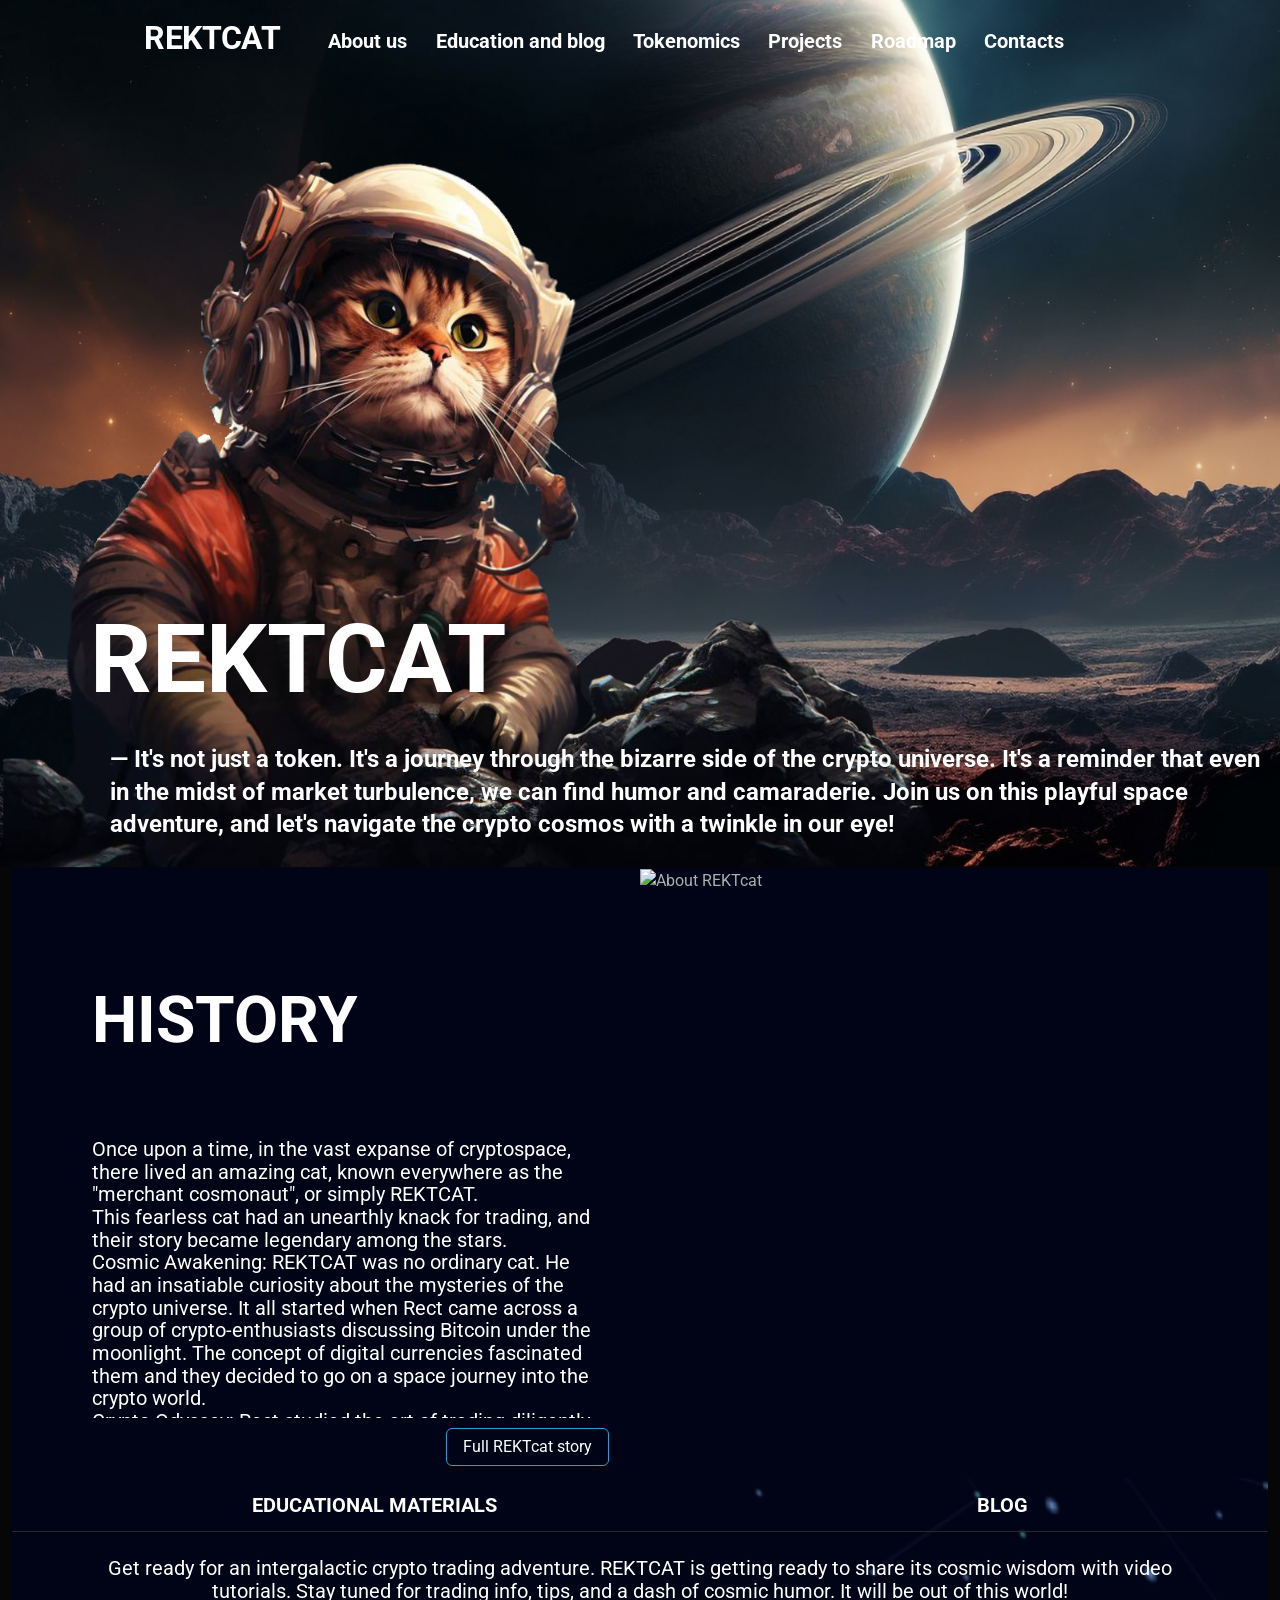
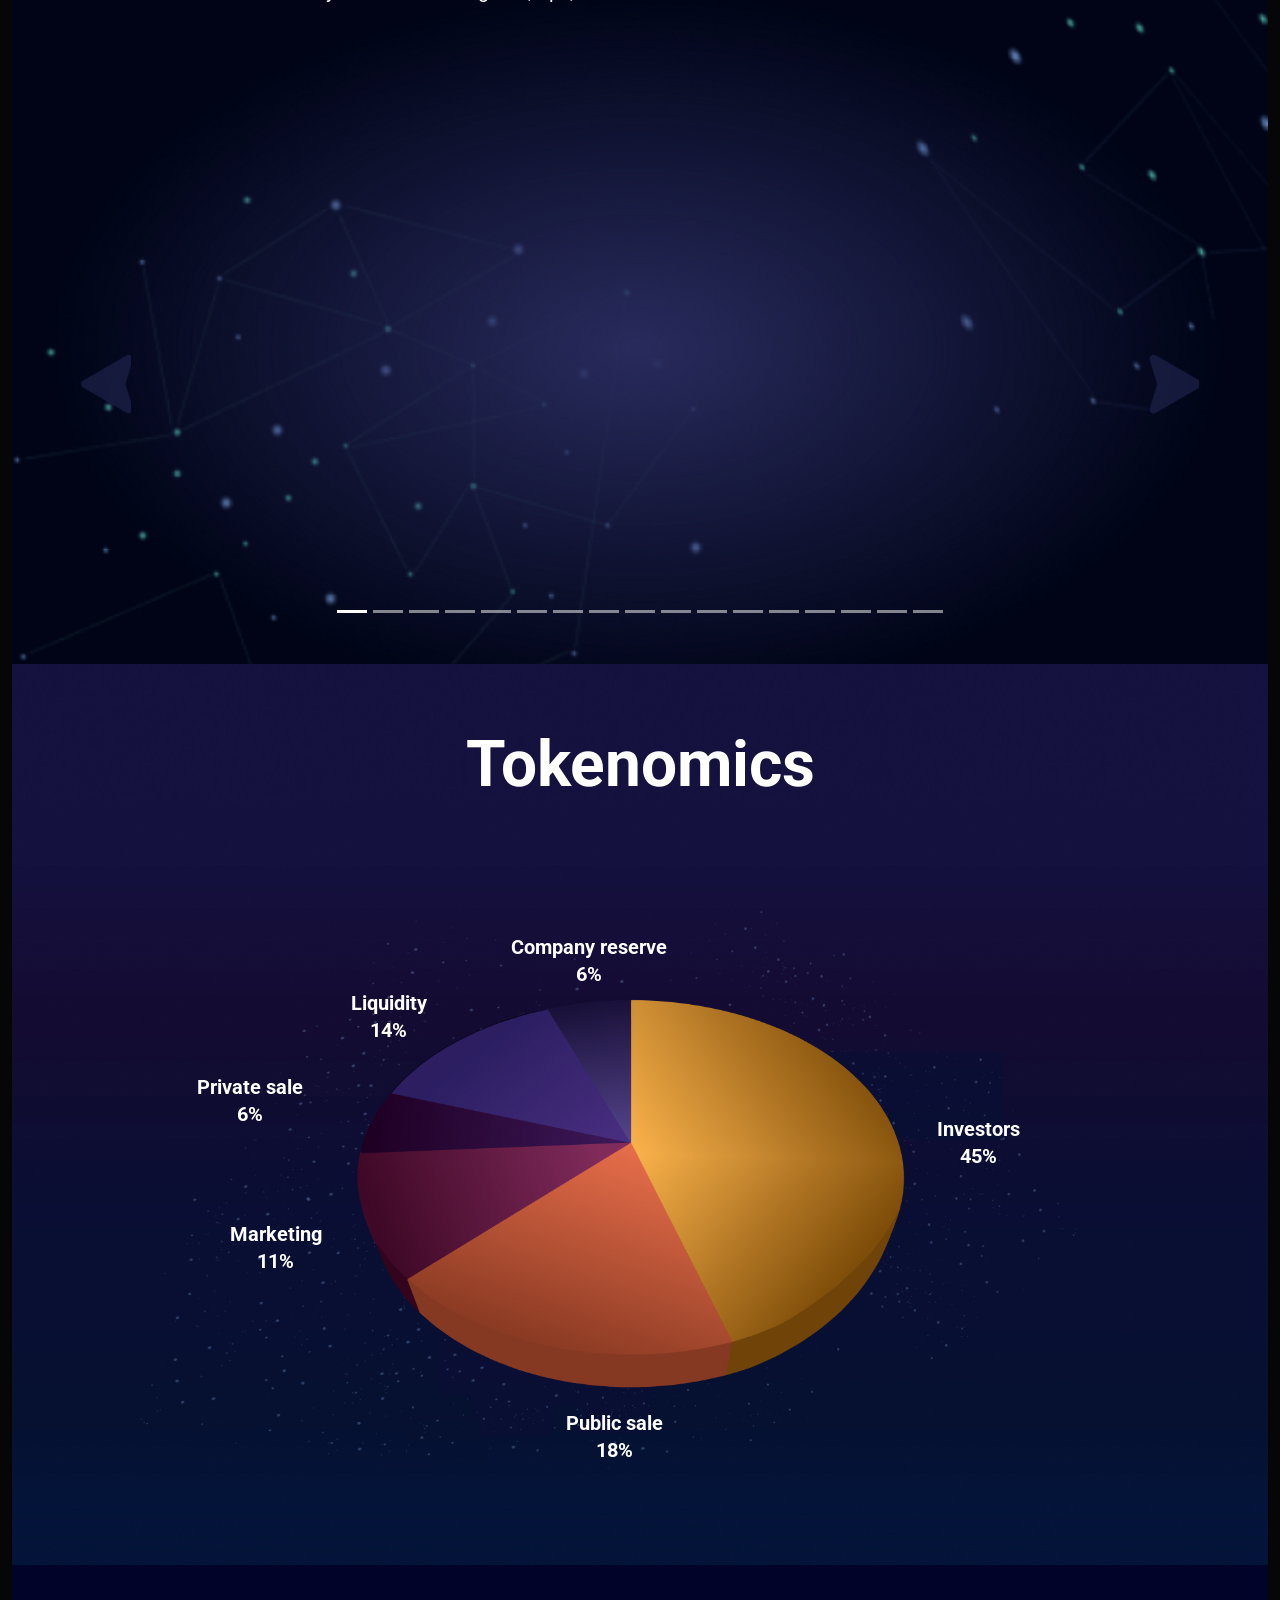
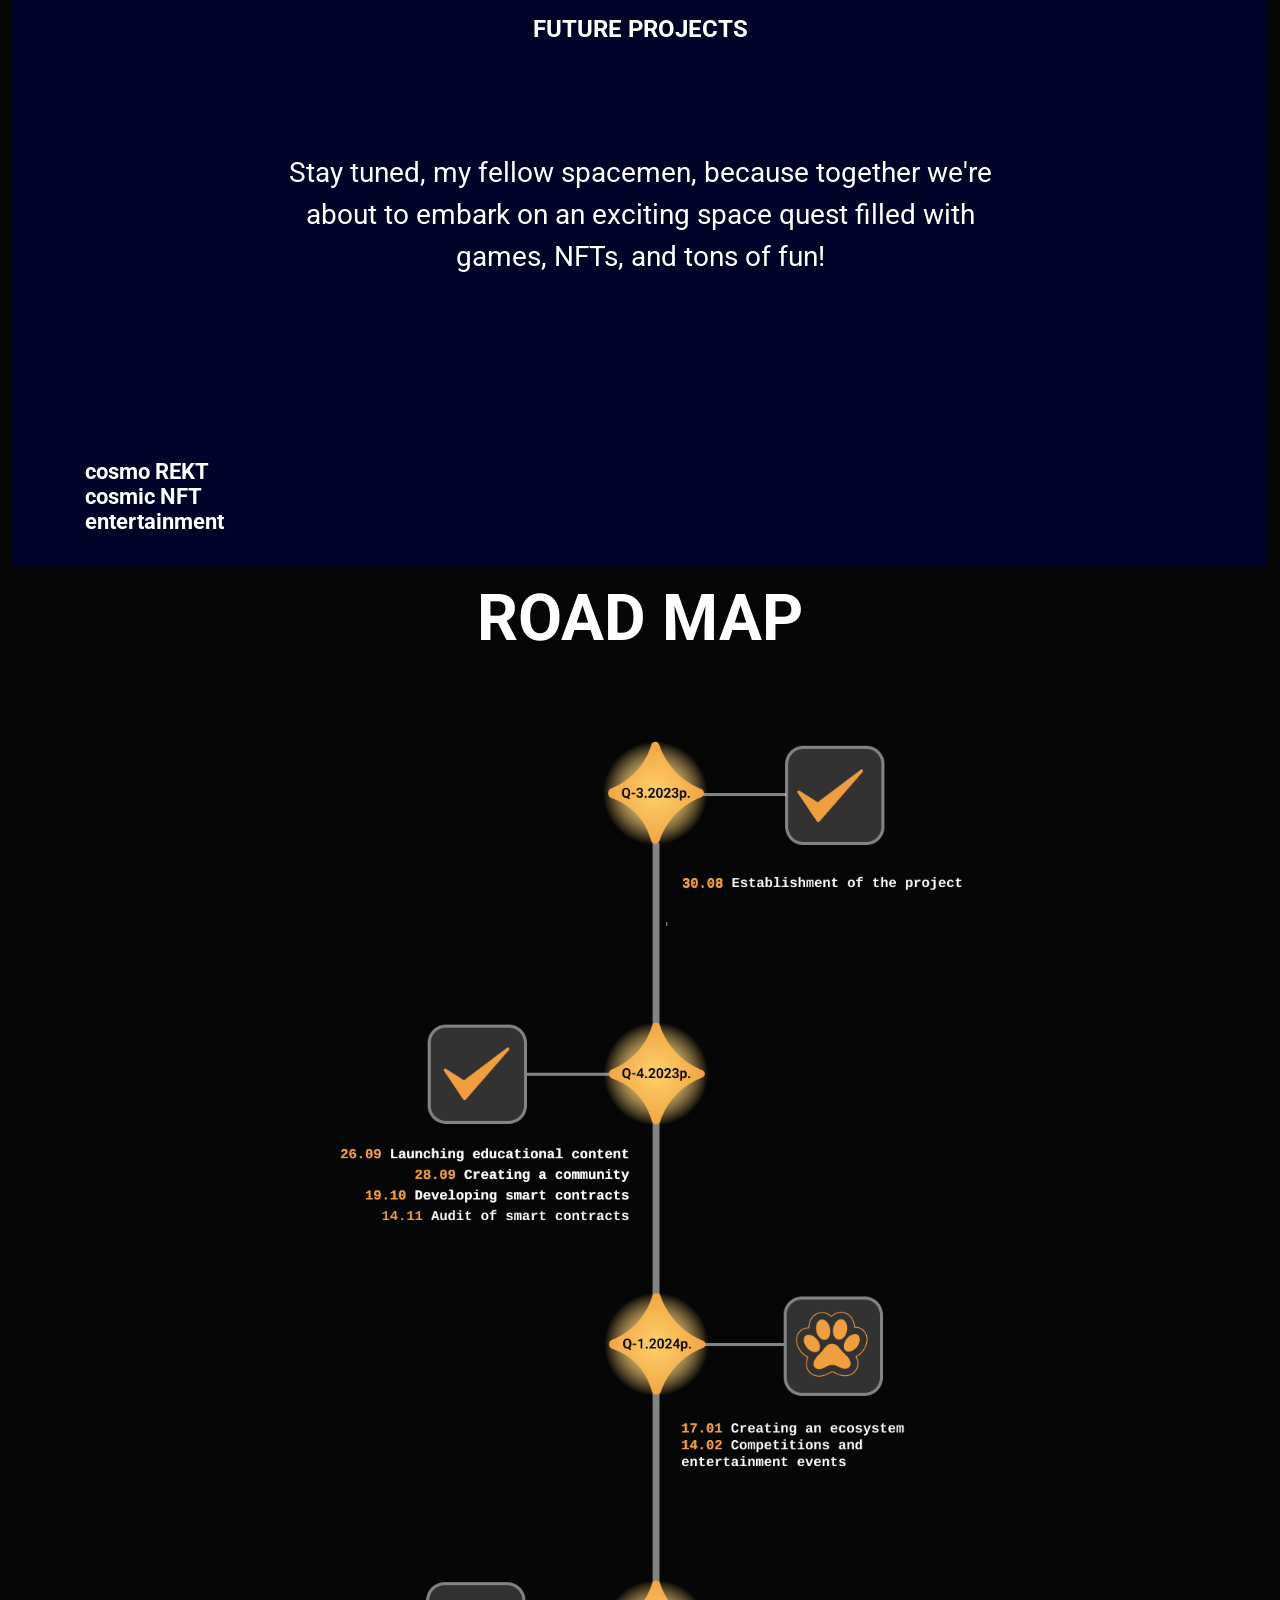
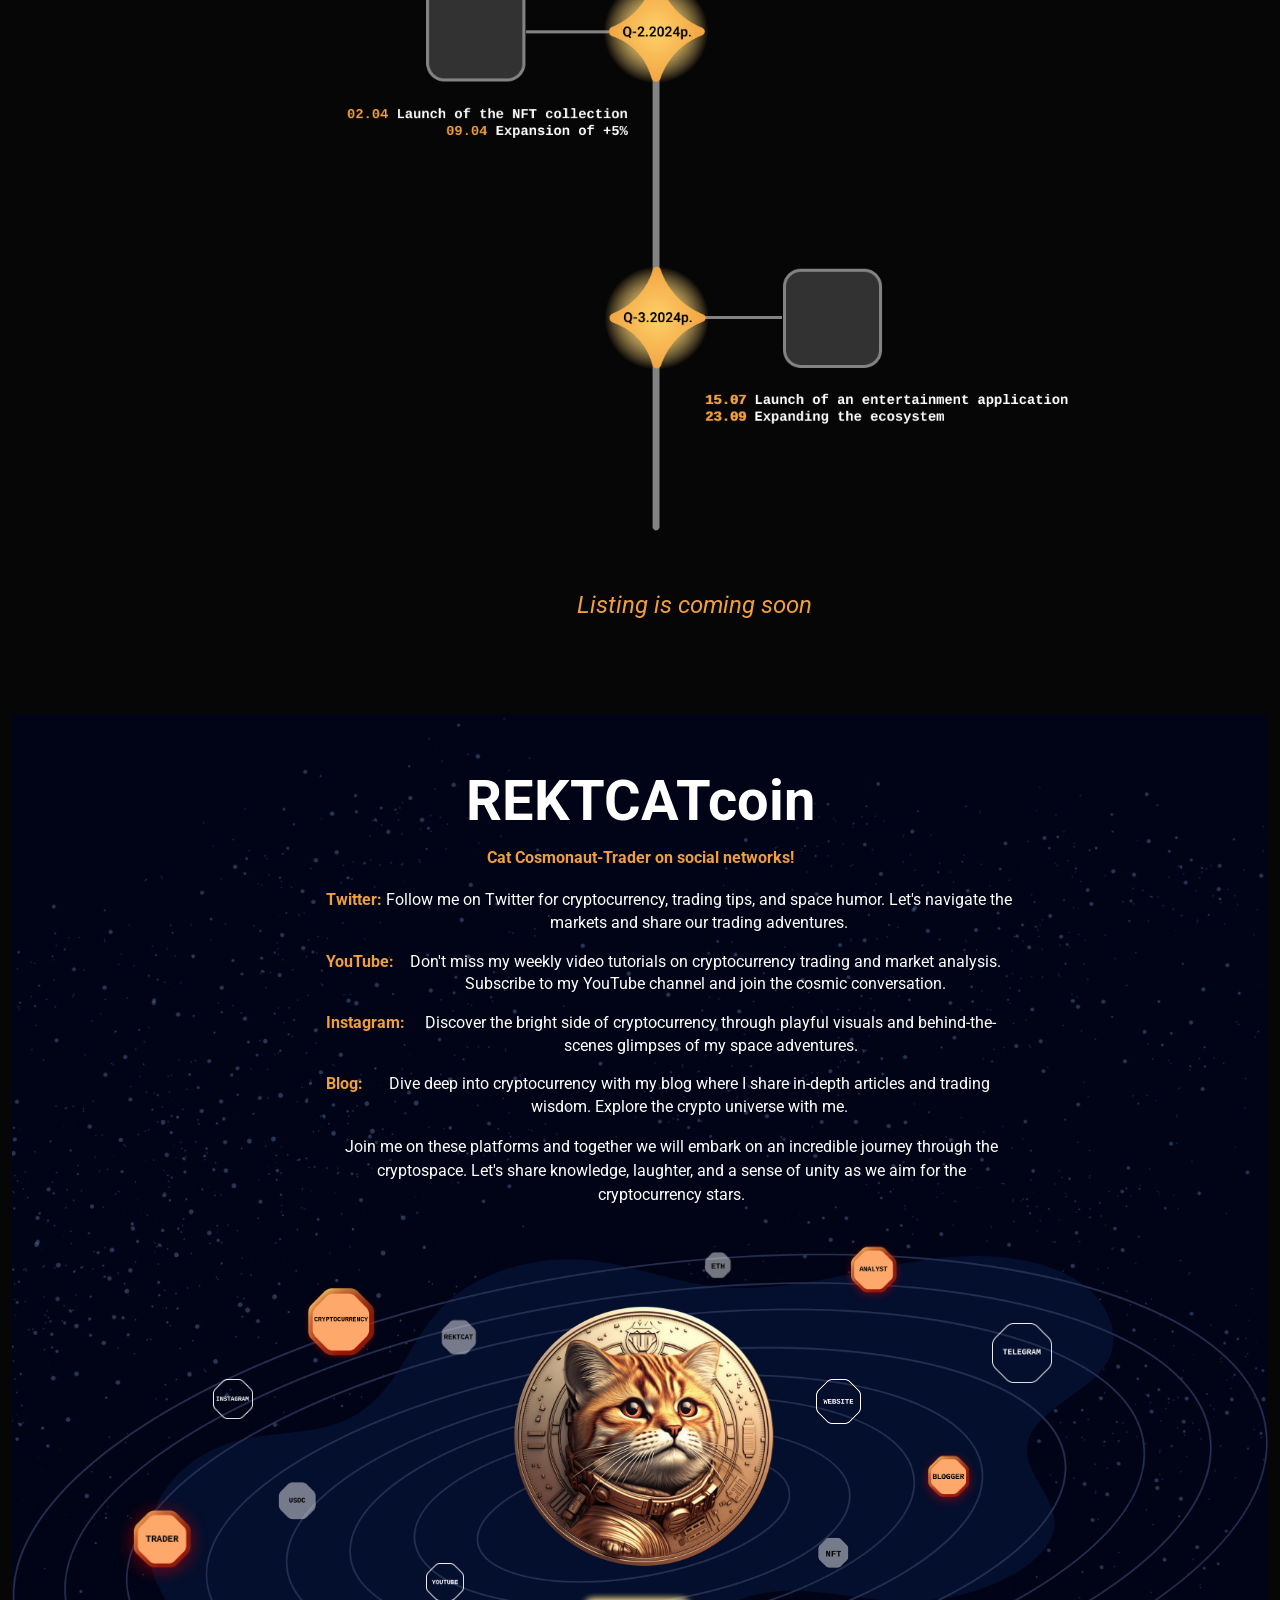
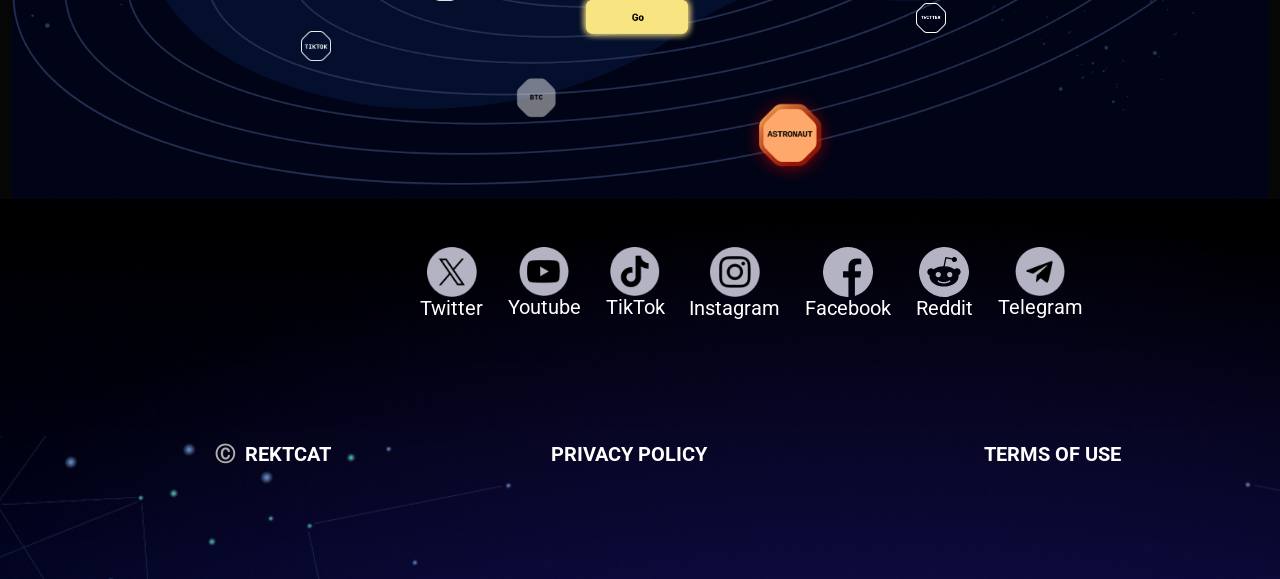
==== commit baf2317b: "final" ====
--- a/index.html
+++ b/index.html
@@ -153,34 +153,34 @@
                             </div>
                             <div class="carousel-inner  learning__video-box">
                                 <div class="carousel-item  active">
-                                    <iframe class="learning__video" src="https://youtu.be/2-SuougdTFA?si=rJch1OwAE6YaEPgw" title="YouTube video player" frameborder="0" allow="accelerometer; autoplay; clipboard-write; encrypted-media; gyroscope; picture-in-picture; web-share" allowfullscreen></iframe>
-                                </div>
-                                <div class="carousel-item">
-                                    <iframe class="learning__video" src="https://youtu.be/mQXkxvLy8Kk?si=cDRKyUb4BbOfcQPO" title="YouTube video player" frameborder="0" allow="accelerometer; autoplay; clipboard-write; encrypted-media; gyroscope; picture-in-picture; web-share" allowfullscreen></iframe>
-                                </div>
-                                <div class="carousel-item">
-                                    <iframe class="learning__video" src="https://youtu.be/T_TmlgSm3mo?si=rDzh4X6C7REnY5Hu" title="YouTube video player" frameborder="0" allow="accelerometer; autoplay; clipboard-write; encrypted-media; gyroscope; picture-in-picture; web-share" allowfullscreen></iframe>
-                                </div>
-                                <div class="carousel-item">
-                                    <iframe class="learning__video" src="https://youtu.be/5WwS315sJp0?si=xrkiNkKRFt1rfdHk" title="YouTube video player" frameborder="0" allow="accelerometer; autoplay; clipboard-write; encrypted-media; gyroscope; picture-in-picture; web-share" allowfullscreen></iframe>
-                                </div>
-                                <div class="carousel-item">
-                                    <iframe class="learning__video" src="https://youtu.be/EgmJlWh1T7k?si=au0737RMWXvHLu5n" title="YouTube video player" frameborder="0" allow="accelerometer; autoplay; clipboard-write; encrypted-media; gyroscope; picture-in-picture; web-share" allowfullscreen></iframe>
-                                </div>
-                                <div class="carousel-item">
-                                    <iframe class="learning__video" src="https://youtu.be/2fCwzYG0wOQ?si=4Nx71aKPDxrE-M0o" title="YouTube video player" frameborder="0" allow="accelerometer; autoplay; clipboard-write; encrypted-media; gyroscope; picture-in-picture; web-share" allowfullscreen></iframe>
-                                </div>
-                                <div class="carousel-item">
-                                    <iframe class="learning__video" src="https://youtu.be/0bhClPxrmZg?si=n7AOPWv3TrBRntNC" title="YouTube video player" frameborder="0" allow="accelerometer; autoplay; clipboard-write; encrypted-media; gyroscope; picture-in-picture; web-share" allowfullscreen></iframe>
-                                </div>
-                                <div class="carousel-item">
-                                    <iframe class="learning__video" src="https://youtu.be/6g4NyLtAPAA?si=MWF3Ry4qlvkhoUdw" title="YouTube video player" frameborder="0" allow="accelerometer; autoplay; clipboard-write; encrypted-media; gyroscope; picture-in-picture; web-share" allowfullscreen></iframe>
-                                </div>
-                                <div class="carousel-item">
-                                    <iframe class="learning__video" src="https://youtu.be/jwkXYR9b9ew?si=gp6dZzGJ5RqKWWO3" title="YouTube video player" frameborder="0" allow="accelerometer; autoplay; clipboard-write; encrypted-media; gyroscope; picture-in-picture; web-share" allowfullscreen></iframe>
-                                </div>
-                                <div class="carousel-item">
-                                    <iframe class="learning__video" src="https://youtu.be/JlDufe-gNM0?si=n0tjtYFrncGG68zG" title="YouTube video player" frameborder="0" allow="accelerometer; autoplay; clipboard-write; encrypted-media; gyroscope; picture-in-picture; web-share" allowfullscreen></iframe>
+                                    <iframe class="learning__video" src="https://www.youtube.com/embed/2-SuougdTFA?si=2ZKb4cwyNdr6kw4F" title="YouTube video player" frameborder="0" allow="accelerometer; autoplay; clipboard-write; encrypted-media; gyroscope; picture-in-picture; web-share" allowfullscreen></iframe>
+                                </div>
+                                <div class="carousel-item">
+                                    <iframe class="learning__video" src="https://www.youtube.com/embed/mQXkxvLy8Kk?si=hbsi1SMY_fvvOnml" title="YouTube video player" frameborder="0" allow="accelerometer; autoplay; clipboard-write; encrypted-media; gyroscope; picture-in-picture; web-share" allowfullscreen></iframe>
+                                </div>
+                                <div class="carousel-item">
+                                    <iframe class="learning__video" src="https://www.youtube.com/embed/T_TmlgSm3mo?si=2FKIJ7gZQOdWO72U" title="YouTube video player" frameborder="0" allow="accelerometer; autoplay; clipboard-write; encrypted-media; gyroscope; picture-in-picture; web-share" allowfullscreen></iframe>
+                                </div>
+                                <div class="carousel-item">
+                                    <iframe class="learning__video" src="https://www.youtube.com/embed/5WwS315sJp0?si=X97GU_PgRWrfrEOD" title="YouTube video player" frameborder="0" allow="accelerometer; autoplay; clipboard-write; encrypted-media; gyroscope; picture-in-picture; web-share" allowfullscreen></iframe>
+                                </div>
+                                <div class="carousel-item">
+                                    <iframe class="learning__video" src="https://www.youtube.com/embed/EgmJlWh1T7k?si=nA7EYK5RApH3Qf0t" title="YouTube video player" frameborder="0" allow="accelerometer; autoplay; clipboard-write; encrypted-media; gyroscope; picture-in-picture; web-share" allowfullscreen></iframe>
+                                </div>
+                                <div class="carousel-item">
+                                    <iframe class="learning__video" src="https://www.youtube.com/embed/2fCwzYG0wOQ?si=1lUGTeNw82K3Y96h" title="YouTube video player" frameborder="0" allow="accelerometer; autoplay; clipboard-write; encrypted-media; gyroscope; picture-in-picture; web-share" allowfullscreen></iframe>
+                                </div>
+                                <div class="carousel-item">
+                                    <iframe class="learning__video" src="https://www.youtube.com/embed/0bhClPxrmZg?si=Gq5vqlOLMxk8s7Mt" title="YouTube video player" frameborder="0" allow="accelerometer; autoplay; clipboard-write; encrypted-media; gyroscope; picture-in-picture; web-share" allowfullscreen></iframe>
+                                </div>
+                                <div class="carousel-item">
+                                    <iframe class="learning__video" src="https://www.youtube.com/embed/6g4NyLtAPAA?si=7V8q4Se1njHoeKKN" title="YouTube video player" frameborder="0" allow="accelerometer; autoplay; clipboard-write; encrypted-media; gyroscope; picture-in-picture; web-share" allowfullscreen></iframe>
+                                </div>
+                                <div class="carousel-item">
+                                    <iframe class="learning__video" src="https://www.youtube.com/embed/jwkXYR9b9ew?si=9UWJc32cm1l_Juhr" title="YouTube video player" frameborder="0" allow="accelerometer; autoplay; clipboard-write; encrypted-media; gyroscope; picture-in-picture; web-share" allowfullscreen></iframe>
+                                </div>
+                                <div class="carousel-item">
+                                    <iframe class="learning__video" src="https://www.youtube.com/embed/JlDufe-gNM0?si=GRHCEoA8L5VnAe3a" title="YouTube video player" frameborder="0" allow="accelerometer; autoplay; clipboard-write; encrypted-media; gyroscope; picture-in-picture; web-share" allowfullscreen></iframe>
                                 </div>
                                 <!---->
                                 <div class="carousel-item">
@@ -230,43 +230,43 @@
                             </div>
                             <div class="carousel-inner  learning__video-box">
                                 <div class="carousel-item active">
-                                    <iframe class="learning__video" src="https://youtu.be/ROXyOH_6W8k?si=p3_QbfEO64reYjGk" title="YouTube video player" frameborder="0" allow="accelerometer; autoplay; clipboard-write; encrypted-media; gyroscope; picture-in-picture; web-share" allowfullscreen></iframe>
-                                </div>
-                                <div class="carousel-item">
-                                    <iframe class="learning__video" src="https://youtu.be/fj4pdZRPl5c?si=pk2Pq2RxI_E_fyz4" title="YouTube video player" frameborder="0" allow="accelerometer; autoplay; clipboard-write; encrypted-media; gyroscope; picture-in-picture; web-share" allowfullscreen></iframe>
-                                </div>
-                                <div class="carousel-item">
-                                    <iframe class="learning__video" src="https://youtu.be/m-t-EBGV6kE?si=l4MSKTf6EysGbyCw" title="YouTube video player" frameborder="0" allow="accelerometer; autoplay; clipboard-write; encrypted-media; gyroscope; picture-in-picture; web-share" allowfullscreen></iframe>
-                                </div>
-                                <div class="carousel-item">
-                                    <iframe class="learning__video" src="https://youtu.be/6y-X1whXKAU?si=i4YBUtpIH2cv-IvV" title="YouTube video player" frameborder="0" allow="accelerometer; autoplay; clipboard-write; encrypted-media; gyroscope; picture-in-picture; web-share" allowfullscreen></iframe>
-                                </div>
-                                <div class="carousel-item">
-                                    <iframe class="learning__video" src="https://youtu.be/nP-lRuXJ5Go?si=4s4at51u3hrzTCPi" title="YouTube video player" frameborder="0" allow="accelerometer; autoplay; clipboard-write; encrypted-media; gyroscope; picture-in-picture; web-share" allowfullscreen></iframe>
-                                </div>
-                                <div class="carousel-item">
-                                    <iframe class="learning__video" src="https://youtu.be/-8awOLAFkRs?si=RaU0-QR_I0MhhJj_" title="YouTube video player" frameborder="0" allow="accelerometer; autoplay; clipboard-write; encrypted-media; gyroscope; picture-in-picture; web-share" allowfullscreen></iframe>
-                                </div>
-                                <div class="carousel-item">
-                                    <iframe class="learning__video" src="https://youtu.be/QXLe5t41z7c?si=KamjNRCacfPOS-j0" title="YouTube video player" frameborder="0" allow="accelerometer; autoplay; clipboard-write; encrypted-media; gyroscope; picture-in-picture; web-share" allowfullscreen></iframe>
-                                </div>
-                                <div class="carousel-item">
-                                    <iframe class="learning__video" src="https://youtu.be/mO7FghjG9vM?si=rxFlxf3lyAW5Vh3c" title="YouTube video player" frameborder="0" allow="accelerometer; autoplay; clipboard-write; encrypted-media; gyroscope; picture-in-picture; web-share" allowfullscreen></iframe>
-                                </div>
-                                <div class="carousel-item">
-                                    <iframe class="learning__video" src="https://youtu.be/07NfRB0X-co?si=vbVik2RKoDrbXX-4" title="YouTube video player" frameborder="0" allow="accelerometer; autoplay; clipboard-write; encrypted-media; gyroscope; picture-in-picture; web-share" allowfullscreen></iframe>
-                                </div>
-                                <div class="carousel-item">
-                                    <iframe class="learning__video" src="https://youtu.be/upupx8T-YeY?si=3P8UGI-Hysiw0k_I" title="YouTube video player" frameborder="0" allow="accelerometer; autoplay; clipboard-write; encrypted-media; gyroscope; picture-in-picture; web-share" allowfullscreen></iframe>
-                                </div>
-                                <div class="carousel-item">
-                                    <iframe class="learning__video" src="https://youtu.be/lu34pRcE5iA?si=UbxRFP_dYyw7_hqg" title="YouTube video player" frameborder="0" allow="accelerometer; autoplay; clipboard-write; encrypted-media; gyroscope; picture-in-picture; web-share" allowfullscreen></iframe>
-                                </div>
-                                <div class="carousel-item">
-                                    <iframe class="learning__video" src="https://youtu.be/JygR4gDKmbE?si=J-11wSbDozYtdpgE" title="YouTube video player" frameborder="0" allow="accelerometer; autoplay; clipboard-write; encrypted-media; gyroscope; picture-in-picture; web-share" allowfullscreen></iframe>
-                                </div>
-                                <div class="carousel-item">
-                                    <iframe class="learning__video" src="https://youtu.be/ZkbWR_W8Uo0?si=aikjwiOymwdVRR9T" title="YouTube video player" frameborder="0" allow="accelerometer; autoplay; clipboard-write; encrypted-media; gyroscope; picture-in-picture; web-share" allowfullscreen></iframe>
+                                    <iframe class="learning__video" src="https://www.youtube.com/embed/ROXyOH_6W8k?si=pxmODstXNXXpZ6fJ" title="YouTube video player" frameborder="0" allow="accelerometer; autoplay; clipboard-write; encrypted-media; gyroscope; picture-in-picture; web-share" allowfullscreen></iframe>
+                                </div>
+                                <div class="carousel-item">
+                                    <iframe class="learning__video" src="https://www.youtube.com/embed/fj4pdZRPl5c?si=Ju6s19MRpmWQQU_s" title="YouTube video player" frameborder="0" allow="accelerometer; autoplay; clipboard-write; encrypted-media; gyroscope; picture-in-picture; web-share" allowfullscreen></iframe>
+                                </div>
+                                <div class="carousel-item">
+                                    <iframe class="learning__video" src="https://www.youtube.com/embed/m-t-EBGV6kE?si=Ozvr7_OaQ5qynSkw" title="YouTube video player" frameborder="0" allow="accelerometer; autoplay; clipboard-write; encrypted-media; gyroscope; picture-in-picture; web-share" allowfullscreen></iframe>
+                                </div>
+                                <div class="carousel-item">
+                                    <iframe class="learning__video" src="https://www.youtube.com/embed/6y-X1whXKAU?si=30RyI1mXrKudTRIJ" title="YouTube video player" frameborder="0" allow="accelerometer; autoplay; clipboard-write; encrypted-media; gyroscope; picture-in-picture; web-share" allowfullscreen></iframe>
+                                </div>
+                                <div class="carousel-item">
+                                    <iframe class="learning__video" src="https://www.youtube.com/embed/nP-lRuXJ5Go?si=93oZG9t9bR20gqce" title="YouTube video player" frameborder="0" allow="accelerometer; autoplay; clipboard-write; encrypted-media; gyroscope; picture-in-picture; web-share" allowfullscreen></iframe>
+                                </div>
+                                <div class="carousel-item">
+                                    <iframe class="learning__video" src="https://www.youtube.com/embed/-8awOLAFkRs?si=n-nO-WlxPXDr-tNc" title="YouTube video player" frameborder="0" allow="accelerometer; autoplay; clipboard-write; encrypted-media; gyroscope; picture-in-picture; web-share" allowfullscreen></iframe>
+                                </div>
+                                <div class="carousel-item">
+                                    <iframe class="learning__video" src="https://www.youtube.com/embed/QXLe5t41z7c?si=vDinypKbGwSK3ALW" title="YouTube video player" frameborder="0" allow="accelerometer; autoplay; clipboard-write; encrypted-media; gyroscope; picture-in-picture; web-share" allowfullscreen></iframe>
+                                </div>
+                                <div class="carousel-item">
+                                    <iframe class="learning__video" src="https://www.youtube.com/embed/mO7FghjG9vM?si=SdZ-K0th2c9Js3l0" title="YouTube video player" frameborder="0" allow="accelerometer; autoplay; clipboard-write; encrypted-media; gyroscope; picture-in-picture; web-share" allowfullscreen></iframe>
+                                </div>
+                                <div class="carousel-item">
+                                    <iframe class="learning__video" src="https://www.youtube.com/embed/07NfRB0X-co?si=hu915irLUOrU7ooq" title="YouTube video player" frameborder="0" allow="accelerometer; autoplay; clipboard-write; encrypted-media; gyroscope; picture-in-picture; web-share" allowfullscreen></iframe>
+                                </div>
+                                <div class="carousel-item">
+                                    <iframe class="learning__video" src="https://www.youtube.com/embed/upupx8T-YeY?si=8PnjvMP_VlbvahCm" title="YouTube video player" frameborder="0" allow="accelerometer; autoplay; clipboard-write; encrypted-media; gyroscope; picture-in-picture; web-share" allowfullscreen></iframe>
+                                </div>
+                                <div class="carousel-item">
+                                    <iframe class="learning__video" src="https://www.youtube.com/embed/lu34pRcE5iA?si=PnVRjAqHu8_Px3Kb" title="YouTube video player" frameborder="0" allow="accelerometer; autoplay; clipboard-write; encrypted-media; gyroscope; picture-in-picture; web-share" allowfullscreen></iframe>
+                                </div>
+                                <div class="carousel-item">
+                                    <iframe class="learning__video" src="https://www.youtube.com/embed/JygR4gDKmbE?si=PPr2Pgi_Q4uBpigG" title="YouTube video player" frameborder="0" allow="accelerometer; autoplay; clipboard-write; encrypted-media; gyroscope; picture-in-picture; web-share" allowfullscreen></iframe>
+                                </div>
+                                <div class="carousel-item">
+                                    <iframe class="learning__video" src="https://www.youtube.com/embed/ZkbWR_W8Uo0?si=3E9-nTsF2Vu3jeeO" title="YouTube video player" frameborder="0" allow="accelerometer; autoplay; clipboard-write; encrypted-media; gyroscope; picture-in-picture; web-share" allowfullscreen></iframe>
                                 </div>
                                 <!---->
                                 <div class="carousel-item">
@@ -438,15 +438,15 @@
                     <img class="footer__media-icon" src="img/footer__twitter-icon.png" alt="Twitter logo">
                     <p class="footer__social-media-title">Twitter</p>
                 </a>
-                <a class="footer__media-container-2" href="https://www.youtube.com/@REKTCAT/videos" target="_blank">
+                <a class="footer__media-container-2" href="https://www.youtube.com/@REKT.CAT.TRADER/videos" target="_blank">
                     <img class="footer__media-icon" src="img/footer__youtube-icon.png" alt="Youtube logo">
                     <p class="footer__social-media-title">Youtube</p>
                 </a>
-                <a class="footer__media-container-3" href="https://www.tiktok.com/@rekt.cat.trader.ua" target="_blank">
+                <a class="footer__media-container-3" href="https://www.tiktok.com/@rekt.cat.trader.space" target="_blank">
                     <img class="footer__media-icon" src="img/footer__tikTok-icon.png" alt="TikTok logo">
                     <p class="footer__social-media-title">TikTok</p>
                 </a>
-                <a class="footer__media-container-4" href="https://www.instagram.com/rekt.cat.trader/" target="_blank">
+                <a class="footer__media-container-4" href="https://www.instagram.com/rekt.cat.space/" target="_blank">
                     <img class="footer__media-icon" src="img/footer__instagram-icon.png" alt="Instagram logo">
                     <p class="footer__social-media-title">Instagram</p>
                 </a>
@@ -460,7 +460,7 @@
                     <img class="footer__media-icon" src="img/reddit.svg" alt="Reddit logo">
                     <p class="footer__social-media-title">Reddit</p>
                 </a>
-                <a class="footer__media-container-7" href="https://t.me/rekcattraider" target="_blank">
+                <a class="footer__media-container-7" href="https://t.me/tQchyLKHvs0ZGRk" target="_blank">
                     <img class="footer__media-icon" src="img/footer__telegram-icon.png" alt="Telegram logo">
                     <p class="footer__social-media-title">Telegram</p>
                 </a>
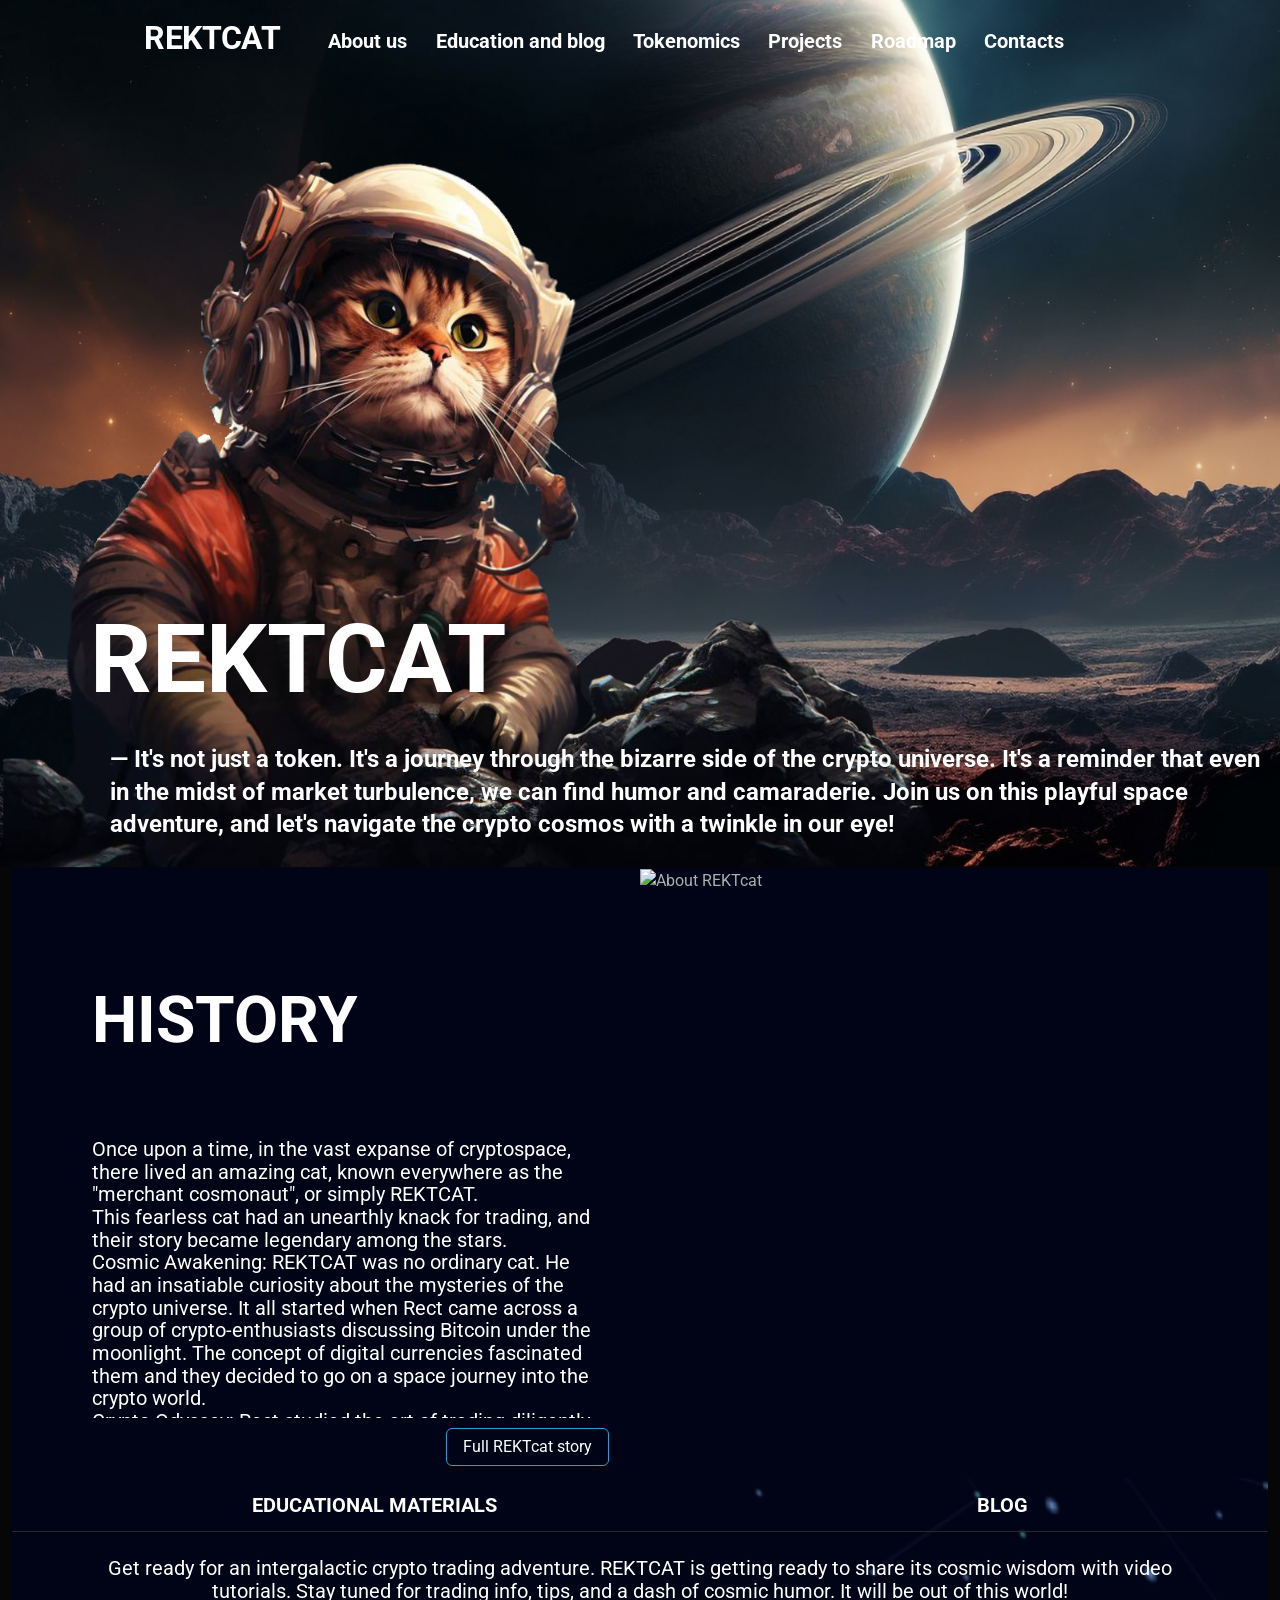
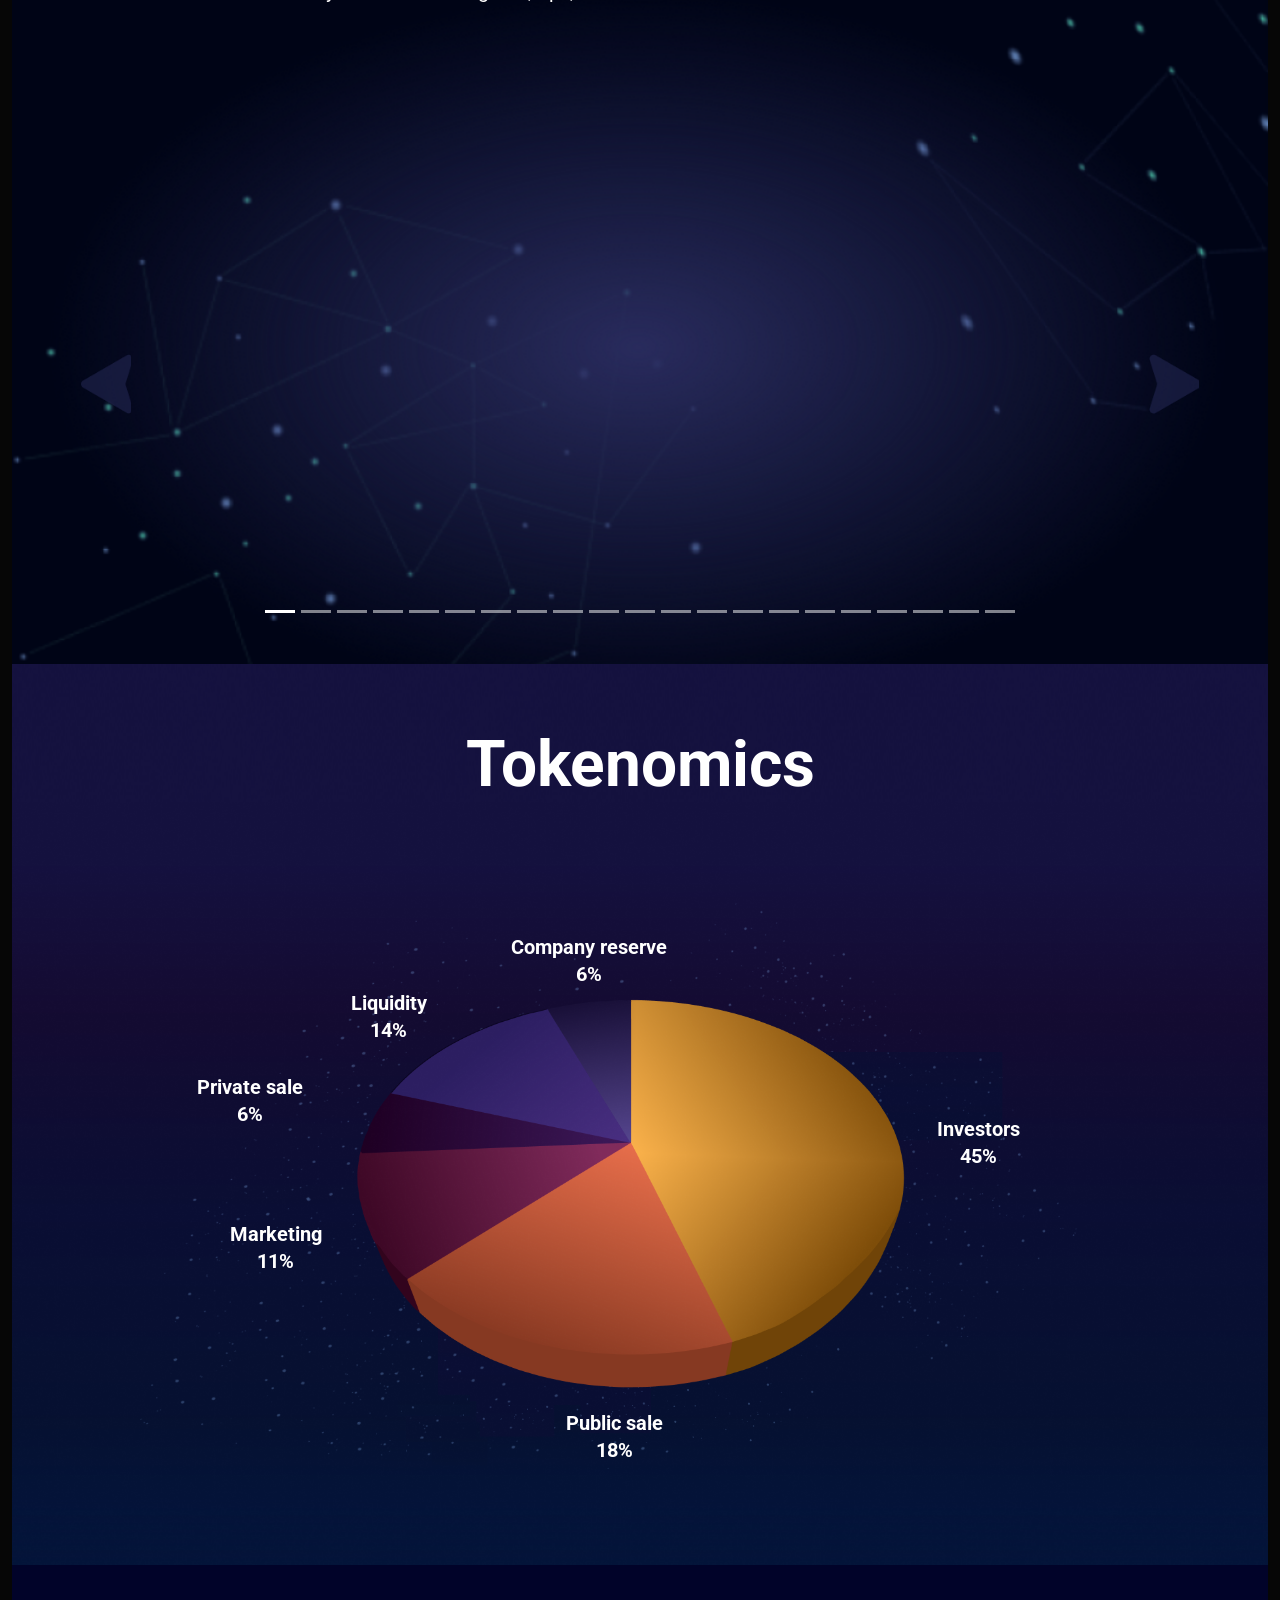
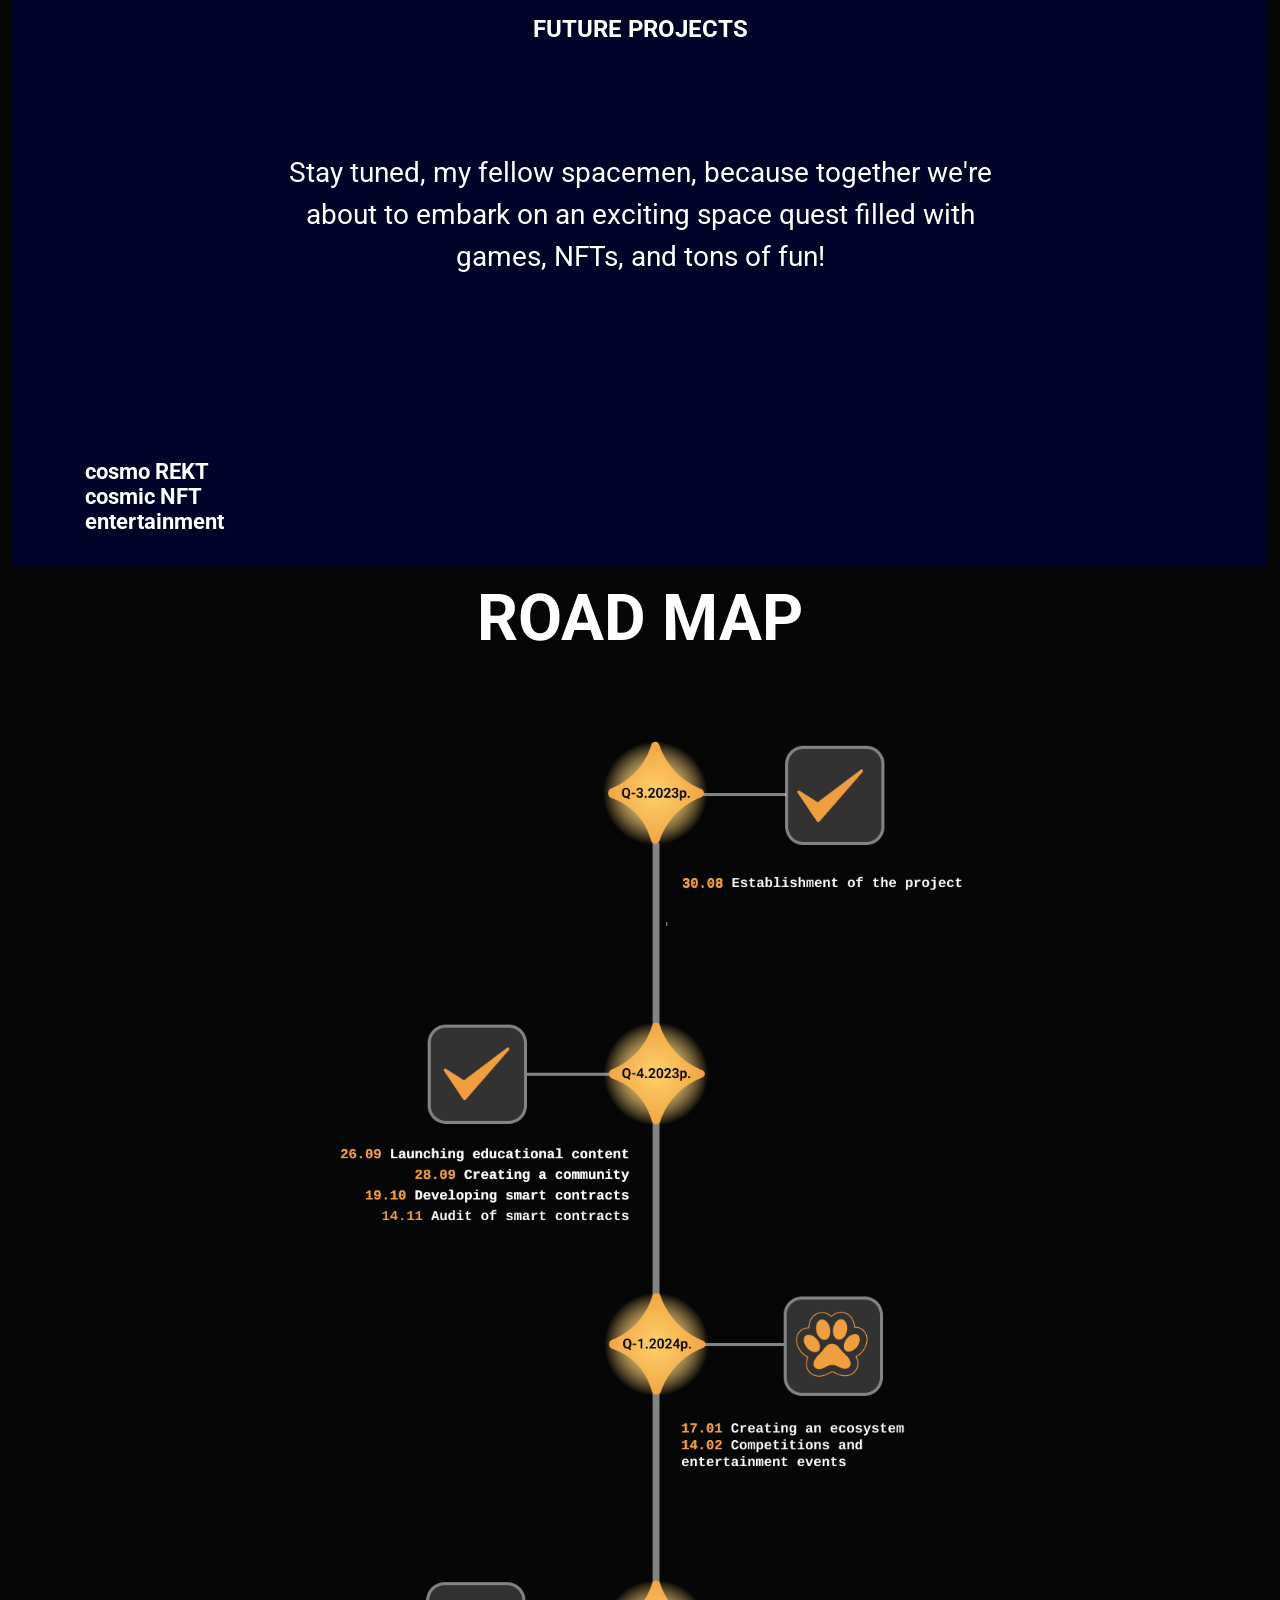
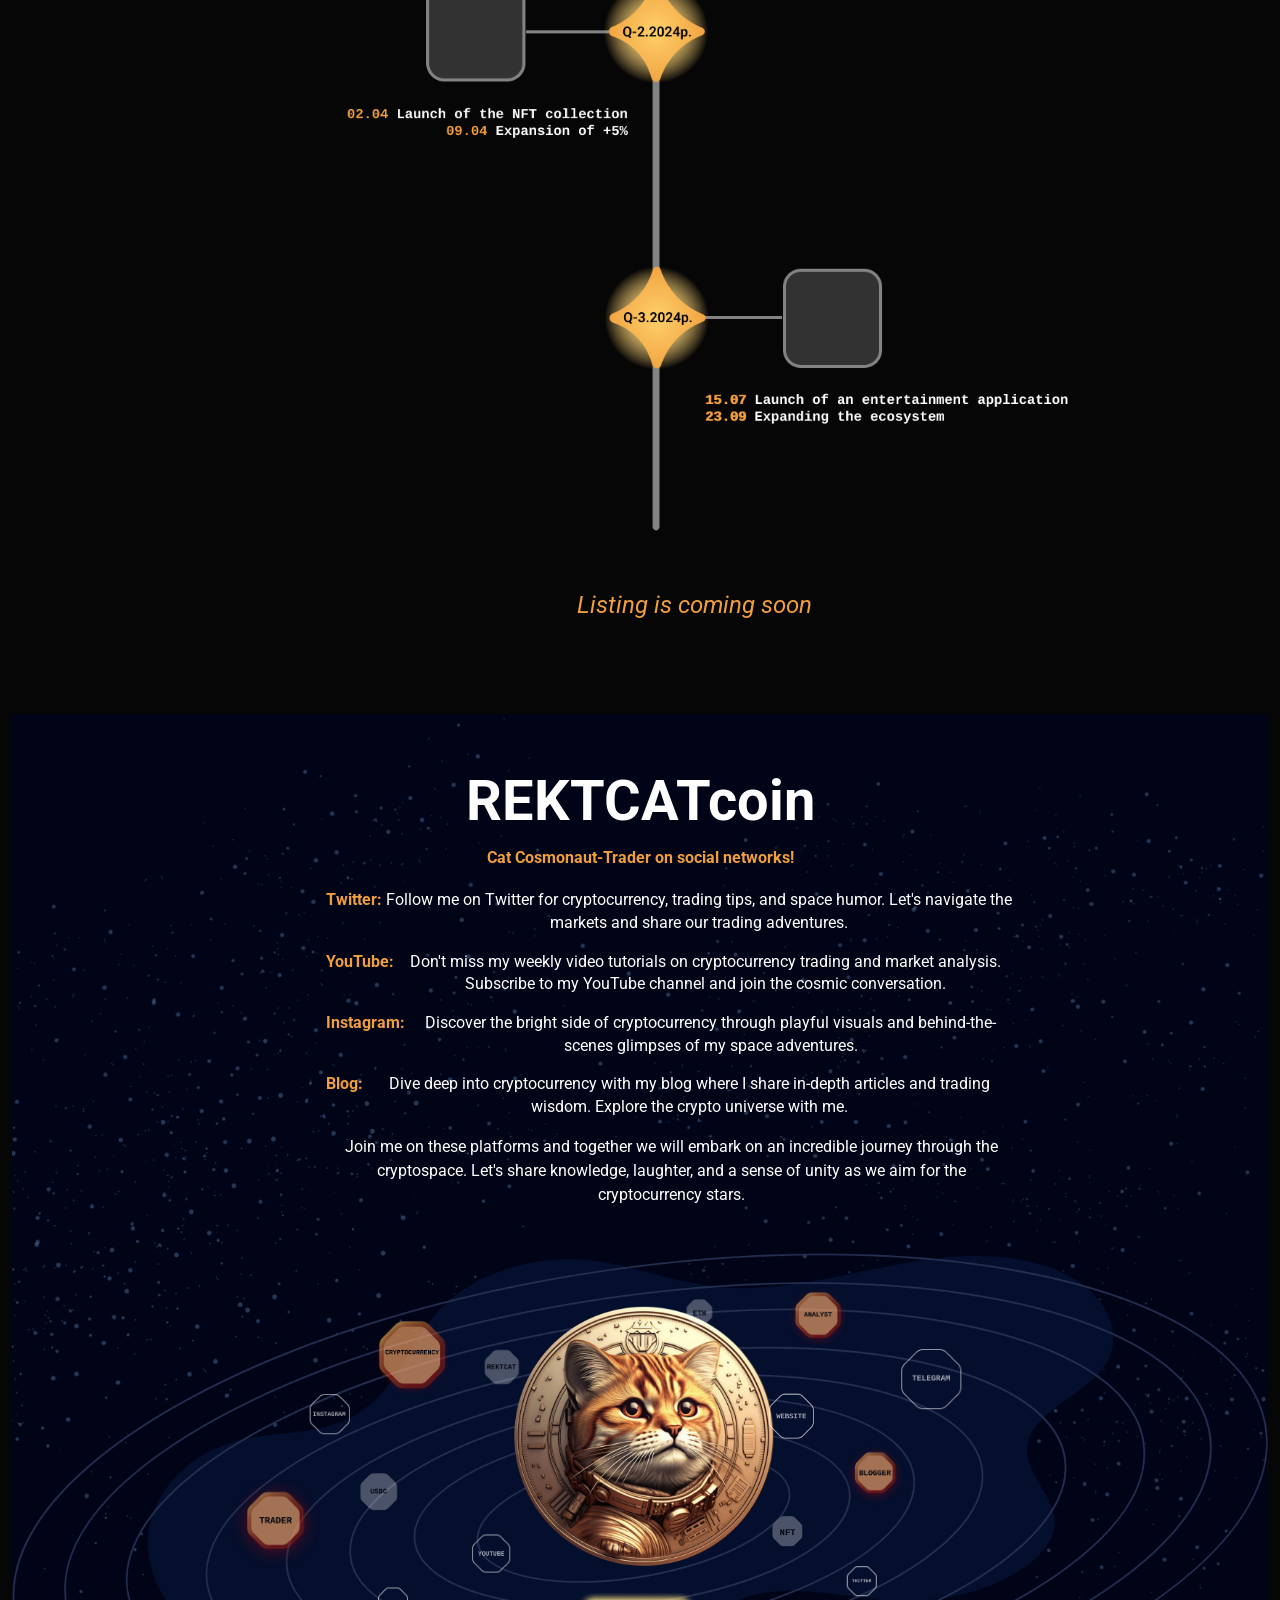
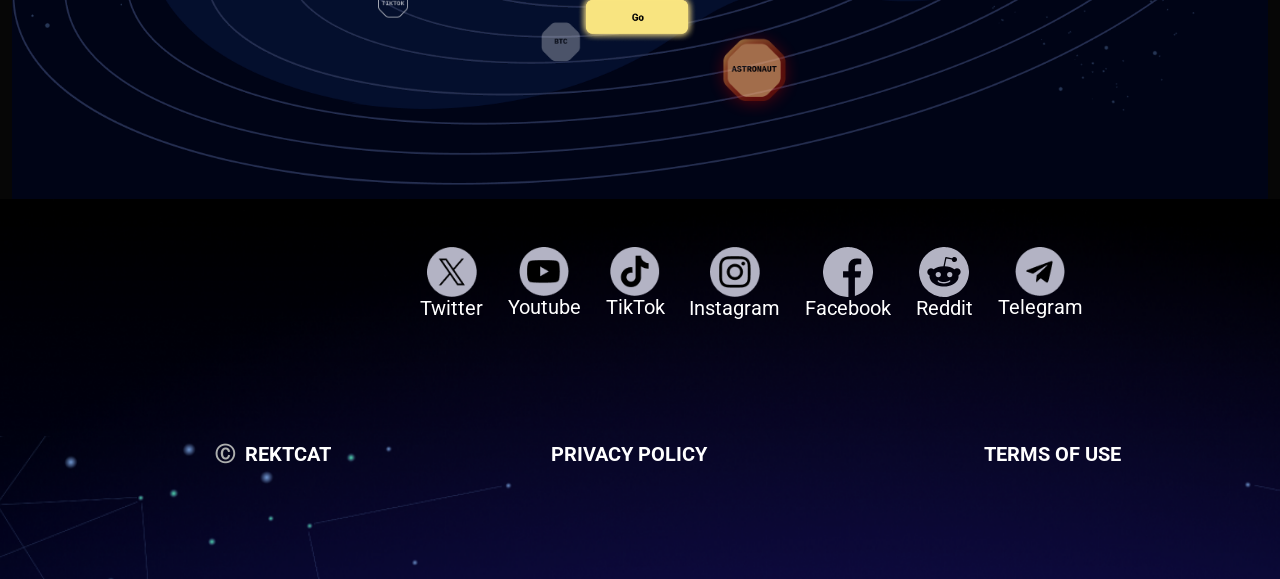
==== commit cde7eace: "changed carousel final v1" ====
--- a/index.html
+++ b/index.html
@@ -152,48 +152,48 @@
                                 <button type="button" data-bs-target="#carouselExampleIndicators" data-bs-slide-to="13" aria-label="Slide 14"></button>
                             </div>
                             <div class="carousel-inner  learning__video-box">
-                                <div class="carousel-item  active">
+                                <!-- class="learning__video"  завжди має бути у посиланні youtube-->
+                                <div class="carousel-item active">
+                                    <iframe class="learning__video" src="https://www.youtube.com/embed/2-SuougdTFA?si=aWpzCNWe25EUsqUi" title="YouTube video player" frameborder="0" allow="accelerometer; autoplay; clipboard-write; encrypted-media; gyroscope; picture-in-picture; web-share" allowfullscreen></iframe>
+                                </div>
+                                <div class="carousel-item">
+                                    <iframe class="learning__video" src="https://www.youtube.com/embed/fj4pdZRPl5c?si=Kmq4R2E68bomLMYj" title="YouTube video player" frameborder="0" allow="accelerometer; autoplay; clipboard-write; encrypted-media; gyroscope; picture-in-picture; web-share" allowfullscreen></iframe>
+                                </div>
+                                <div class="carousel-item">
+                                    <iframe class="learning__video"  src="https://www.youtube.com/embed/ZkbWR_W8Uo0?si=P5Z3-Z-3GlJ8B8Fe" title="YouTube video player" frameborder="0" allow="accelerometer; autoplay; clipboard-write; encrypted-media; gyroscope; picture-in-picture; web-share" allowfullscreen></iframe>
+                                </div>
+                                <div class="carousel-item">
+                                    <iframe class="learning__video" src="https://www.youtube.com/embed/ROXyOH_6W8k?si=6LIM6D1f-fJw_y3j" title="YouTube video player" frameborder="0" allow="accelerometer; autoplay; clipboard-write; encrypted-media; gyroscope; picture-in-picture; web-share" allowfullscreen></iframe>
+                                </div>
+                                <div class="carousel-item">
+                                    <iframe class="learning__video" src="https://www.youtube.com/embed/JlDufe-gNM0?si=GRHCEoA8L5VnAe3a" title="YouTube video player" frameborder="0" allow="accelerometer; autoplay; clipboard-write; encrypted-media; gyroscope; picture-in-picture; web-share" allowfullscreen></iframe>
+                                </div>
+                                <div class="carousel-item">
+                                    <iframe class="learning__video" src="https://www.youtube.com/embed/jwkXYR9b9ew?si=9UWJc32cm1l_Juhr" title="YouTube video player" frameborder="0" allow="accelerometer; autoplay; clipboard-write; encrypted-media; gyroscope; picture-in-picture; web-share" allowfullscreen></iframe>
+                                </div>
+                                <div class="carousel-item">
+                                    <iframe class="learning__video" src="https://www.youtube.com/embed/6g4NyLtAPAA?si=7V8q4Se1njHoeKKN" title="YouTube video player" frameborder="0" allow="accelerometer; autoplay; clipboard-write; encrypted-media; gyroscope; picture-in-picture; web-share" allowfullscreen></iframe>
+                                </div>
+                                <div class="carousel-item">
+                                    <iframe class="learning__video" src="https://www.youtube.com/embed/0bhClPxrmZg?si=Gq5vqlOLMxk8s7Mt" title="YouTube video player" frameborder="0" allow="accelerometer; autoplay; clipboard-write; encrypted-media; gyroscope; picture-in-picture; web-share" allowfullscreen></iframe>
+                                </div>
+                                <div class="carousel-item">
+                                    <iframe class="learning__video" src="https://www.youtube.com/embed/2fCwzYG0wOQ?si=1lUGTeNw82K3Y96h" title="YouTube video player" frameborder="0" allow="accelerometer; autoplay; clipboard-write; encrypted-media; gyroscope; picture-in-picture; web-share" allowfullscreen></iframe>
+                                </div>
+                                <div class="carousel-item">
+                                    <iframe class="learning__video" src="https://www.youtube.com/embed/EgmJlWh1T7k?si=nA7EYK5RApH3Qf0t" title="YouTube video player" frameborder="0" allow="accelerometer; autoplay; clipboard-write; encrypted-media; gyroscope; picture-in-picture; web-share" allowfullscreen></iframe>
+                                </div>
+                                <div class="carousel-item">
+                                    <iframe class="learning__video" src="https://www.youtube.com/embed/5WwS315sJp0?si=X97GU_PgRWrfrEOD" title="YouTube video player" frameborder="0" allow="accelerometer; autoplay; clipboard-write; encrypted-media; gyroscope; picture-in-picture; web-share" allowfullscreen></iframe>
+                                </div>
+                                <div class="carousel-item">
+                                    <iframe class="learning__video" src="https://www.youtube.com/embed/T_TmlgSm3mo?si=2FKIJ7gZQOdWO72U" title="YouTube video player" frameborder="0" allow="accelerometer; autoplay; clipboard-write; encrypted-media; gyroscope; picture-in-picture; web-share" allowfullscreen></iframe>
+                                </div>
+                                <div class="carousel-item">
+                                    <iframe class="learning__video" src="https://www.youtube.com/embed/mQXkxvLy8Kk?si=hbsi1SMY_fvvOnml" title="YouTube video player" frameborder="0" allow="accelerometer; autoplay; clipboard-write; encrypted-media; gyroscope; picture-in-picture; web-share" allowfullscreen></iframe>
+                                </div>
+                                <div class="carousel-item">
                                     <iframe class="learning__video" src="https://www.youtube.com/embed/2-SuougdTFA?si=2ZKb4cwyNdr6kw4F" title="YouTube video player" frameborder="0" allow="accelerometer; autoplay; clipboard-write; encrypted-media; gyroscope; picture-in-picture; web-share" allowfullscreen></iframe>
-                                </div>
-                                <div class="carousel-item">
-                                    <iframe class="learning__video" src="https://www.youtube.com/embed/mQXkxvLy8Kk?si=hbsi1SMY_fvvOnml" title="YouTube video player" frameborder="0" allow="accelerometer; autoplay; clipboard-write; encrypted-media; gyroscope; picture-in-picture; web-share" allowfullscreen></iframe>
-                                </div>
-                                <div class="carousel-item">
-                                    <iframe class="learning__video" src="https://www.youtube.com/embed/T_TmlgSm3mo?si=2FKIJ7gZQOdWO72U" title="YouTube video player" frameborder="0" allow="accelerometer; autoplay; clipboard-write; encrypted-media; gyroscope; picture-in-picture; web-share" allowfullscreen></iframe>
-                                </div>
-                                <div class="carousel-item">
-                                    <iframe class="learning__video" src="https://www.youtube.com/embed/5WwS315sJp0?si=X97GU_PgRWrfrEOD" title="YouTube video player" frameborder="0" allow="accelerometer; autoplay; clipboard-write; encrypted-media; gyroscope; picture-in-picture; web-share" allowfullscreen></iframe>
-                                </div>
-                                <div class="carousel-item">
-                                    <iframe class="learning__video" src="https://www.youtube.com/embed/EgmJlWh1T7k?si=nA7EYK5RApH3Qf0t" title="YouTube video player" frameborder="0" allow="accelerometer; autoplay; clipboard-write; encrypted-media; gyroscope; picture-in-picture; web-share" allowfullscreen></iframe>
-                                </div>
-                                <div class="carousel-item">
-                                    <iframe class="learning__video" src="https://www.youtube.com/embed/2fCwzYG0wOQ?si=1lUGTeNw82K3Y96h" title="YouTube video player" frameborder="0" allow="accelerometer; autoplay; clipboard-write; encrypted-media; gyroscope; picture-in-picture; web-share" allowfullscreen></iframe>
-                                </div>
-                                <div class="carousel-item">
-                                    <iframe class="learning__video" src="https://www.youtube.com/embed/0bhClPxrmZg?si=Gq5vqlOLMxk8s7Mt" title="YouTube video player" frameborder="0" allow="accelerometer; autoplay; clipboard-write; encrypted-media; gyroscope; picture-in-picture; web-share" allowfullscreen></iframe>
-                                </div>
-                                <div class="carousel-item">
-                                    <iframe class="learning__video" src="https://www.youtube.com/embed/6g4NyLtAPAA?si=7V8q4Se1njHoeKKN" title="YouTube video player" frameborder="0" allow="accelerometer; autoplay; clipboard-write; encrypted-media; gyroscope; picture-in-picture; web-share" allowfullscreen></iframe>
-                                </div>
-                                <div class="carousel-item">
-                                    <iframe class="learning__video" src="https://www.youtube.com/embed/jwkXYR9b9ew?si=9UWJc32cm1l_Juhr" title="YouTube video player" frameborder="0" allow="accelerometer; autoplay; clipboard-write; encrypted-media; gyroscope; picture-in-picture; web-share" allowfullscreen></iframe>
-                                </div>
-                                <div class="carousel-item">
-                                    <iframe class="learning__video" src="https://www.youtube.com/embed/JlDufe-gNM0?si=GRHCEoA8L5VnAe3a" title="YouTube video player" frameborder="0" allow="accelerometer; autoplay; clipboard-write; encrypted-media; gyroscope; picture-in-picture; web-share" allowfullscreen></iframe>
-                                </div>
-                                <!---->
-                                <div class="carousel-item">
-                                    <iframe class="learning__video" src="https://www.youtube.com/embed/ROXyOH_6W8k?si=6LIM6D1f-fJw_y3j" title="YouTube video player" frameborder="0" allow="accelerometer; autoplay; clipboard-write; encrypted-media; gyroscope; picture-in-picture; web-share" allowfullscreen></iframe>
-                                </div>
-                                <div class="carousel-item">
-                                    <iframe class="learning__video"  src="https://www.youtube.com/embed/ZkbWR_W8Uo0?si=P5Z3-Z-3GlJ8B8Fe" title="YouTube video player" frameborder="0" allow="accelerometer; autoplay; clipboard-write; encrypted-media; gyroscope; picture-in-picture; web-share" allowfullscreen></iframe>
-                                </div>
-                                <div class="carousel-item">
-                                    <iframe class="learning__video" src="https://www.youtube.com/embed/fj4pdZRPl5c?si=Kmq4R2E68bomLMYj" title="YouTube video player" frameborder="0" allow="accelerometer; autoplay; clipboard-write; encrypted-media; gyroscope; picture-in-picture; web-share" allowfullscreen></iframe>
-                                </div>
-                                <div class="carousel-item">
-                                    <iframe class="learning__video" src="https://www.youtube.com/embed/2-SuougdTFA?si=aWpzCNWe25EUsqUi" title="YouTube video player" frameborder="0" allow="accelerometer; autoplay; clipboard-write; encrypted-media; gyroscope; picture-in-picture; web-share" allowfullscreen></iframe>
                                 </div>
                             </div>
                             <button class="carousel-control-prev" type="button" data-bs-target="#carouselExampleIndicators" data-bs-slide="prev">
@@ -227,59 +227,75 @@
                                 <button type="button" data-bs-target="#carouselExampleIndicators_blog" data-bs-slide-to="14" aria-label="Slide 15"></button>
                                 <button type="button" data-bs-target="#carouselExampleIndicators_blog" data-bs-slide-to="15" aria-label="Slide 16"></button>
                                 <button type="button" data-bs-target="#carouselExampleIndicators_blog" data-bs-slide-to="16" aria-label="Slide 17"></button>
+                                <button type="button" data-bs-target="#carouselExampleIndicators_blog" data-bs-slide-to="17" aria-label="Slide 18"></button>
+                                <button type="button" data-bs-target="#carouselExampleIndicators_blog" data-bs-slide-to="18" aria-label="Slide 19"></button>
+                                <button type="button" data-bs-target="#carouselExampleIndicators_blog" data-bs-slide-to="19" aria-label="Slide 20"></button>
+                                <button type="button" data-bs-target="#carouselExampleIndicators_blog" data-bs-slide-to="20" aria-label="Slide 21"></button>
                             </div>
                             <div class="carousel-inner  learning__video-box">
+                                <!-- class="learning__video"  завжди має бути у посиланні youtube-->
                                 <div class="carousel-item active">
+                                    <iframe class="learning__video" src="https://www.youtube.com/embed/6y-X1whXKAU?si=wJ3ferErmiFqXWZV" title="YouTube video player" frameborder="0" allow="accelerometer; autoplay; clipboard-write; encrypted-media; gyroscope; picture-in-picture; web-share" allowfullscreen></iframe>
+                                </div>
+                                <div class="carousel-item">
+                                    <iframe class="learning__video" src="https://www.youtube.com/embed/T_TmlgSm3mo?si=_UqgzcQIQLbZL1I3" title="YouTube video player" frameborder="0" allow="accelerometer; autoplay; clipboard-write; encrypted-media; gyroscope; picture-in-picture; web-share" allowfullscreen></iframe>
+                                </div>
+                                <div class="carousel-item">
+                                    <iframe class="learning__video" src="https://www.youtube.com/embed/mQXkxvLy8Kk?si=oMupYybqEbsWUMLR" title="YouTube video player" frameborder="0" allow="accelerometer; autoplay; clipboard-write; encrypted-media; gyroscope; picture-in-picture; web-share" allowfullscreen></iframe>
+                                </div>
+                                <div class="carousel-item">
+                                    <iframe class="learning__video" src="https://www.youtube.com/embed/m-t-EBGV6kE?si=eGlENXpE3JEzeB9f" title="YouTube video player" frameborder="0" allow="accelerometer; autoplay; clipboard-write; encrypted-media; gyroscope; picture-in-picture; web-share" allowfullscreen></iframe>
+                                </div>
+                                <div class="carousel-item">
+                                    <iframe class="learning__video" src="https://www.youtube.com/embed/ZkbWR_W8Uo0?si=3E9-nTsF2Vu3jeeO" title="YouTube video player" frameborder="0" allow="accelerometer; autoplay; clipboard-write; encrypted-media; gyroscope; picture-in-picture; web-share" allowfullscreen></iframe>
+                                </div>
+                                <div class="carousel-item">
+                                    <iframe class="learning__video" src="https://www.youtube.com/embed/JygR4gDKmbE?si=PPr2Pgi_Q4uBpigG" title="YouTube video player" frameborder="0" allow="accelerometer; autoplay; clipboard-write; encrypted-media; gyroscope; picture-in-picture; web-share" allowfullscreen></iframe>
+                                </div>
+                                <div class="carousel-item">
+                                    <iframe class="learning__video" src="https://www.youtube.com/embed/lu34pRcE5iA?si=PnVRjAqHu8_Px3Kb" title="YouTube video player" frameborder="0" allow="accelerometer; autoplay; clipboard-write; encrypted-media; gyroscope; picture-in-picture; web-share" allowfullscreen></iframe>
+                                </div>
+                                <div class="carousel-item">
+                                    <iframe class="learning__video" src="https://www.youtube.com/embed/upupx8T-YeY?si=8PnjvMP_VlbvahCm" title="YouTube video player" frameborder="0" allow="accelerometer; autoplay; clipboard-write; encrypted-media; gyroscope; picture-in-picture; web-share" allowfullscreen></iframe>
+                                </div>
+                                <div class="carousel-item">
+                                    <iframe class="learning__video" src="https://www.youtube.com/embed/07NfRB0X-co?si=hu915irLUOrU7ooq" title="YouTube video player" frameborder="0" allow="accelerometer; autoplay; clipboard-write; encrypted-media; gyroscope; picture-in-picture; web-share" allowfullscreen></iframe>
+                                </div>
+                                <div class="carousel-item">
+                                    <iframe class="learning__video" src="https://www.youtube.com/embed/mO7FghjG9vM?si=SdZ-K0th2c9Js3l0" title="YouTube video player" frameborder="0" allow="accelerometer; autoplay; clipboard-write; encrypted-media; gyroscope; picture-in-picture; web-share" allowfullscreen></iframe>
+                                </div>
+                                <div class="carousel-item">
+                                    <iframe class="learning__video" src="https://www.youtube.com/embed/QXLe5t41z7c?si=vDinypKbGwSK3ALW" title="YouTube video player" frameborder="0" allow="accelerometer; autoplay; clipboard-write; encrypted-media; gyroscope; picture-in-picture; web-share" allowfullscreen></iframe>
+                                </div>
+                                <div class="carousel-item">
+                                    <iframe class="learning__video" src="https://www.youtube.com/embed/-8awOLAFkRs?si=n-nO-WlxPXDr-tNc" title="YouTube video player" frameborder="0" allow="accelerometer; autoplay; clipboard-write; encrypted-media; gyroscope; picture-in-picture; web-share" allowfullscreen></iframe>
+                                </div>
+                                <div class="carousel-item">
+                                    <iframe class="learning__video" src="https://www.youtube.com/embed/nP-lRuXJ5Go?si=93oZG9t9bR20gqce" title="YouTube video player" frameborder="0" allow="accelerometer; autoplay; clipboard-write; encrypted-media; gyroscope; picture-in-picture; web-share" allowfullscreen></iframe>
+                                </div>
+                                <div class="carousel-item">
+                                    <iframe class="learning__video" src="https://www.youtube.com/embed/6y-X1whXKAU?si=30RyI1mXrKudTRIJ" title="YouTube video player" frameborder="0" allow="accelerometer; autoplay; clipboard-write; encrypted-media; gyroscope; picture-in-picture; web-share" allowfullscreen></iframe>
+                                </div>
+                                <div class="carousel-item">
+                                    <iframe class="learning__video" src="https://www.youtube.com/embed/m-t-EBGV6kE?si=Ozvr7_OaQ5qynSkw" title="YouTube video player" frameborder="0" allow="accelerometer; autoplay; clipboard-write; encrypted-media; gyroscope; picture-in-picture; web-share" allowfullscreen></iframe>
+                                </div>
+                                <div class="carousel-item">
+                                    <iframe class="learning__video" src="https://www.youtube.com/embed/fj4pdZRPl5c?si=Ju6s19MRpmWQQU_s" title="YouTube video player" frameborder="0" allow="accelerometer; autoplay; clipboard-write; encrypted-media; gyroscope; picture-in-picture; web-share" allowfullscreen></iframe>
+                                </div>
+                                <div class="carousel-item">
                                     <iframe class="learning__video" src="https://www.youtube.com/embed/ROXyOH_6W8k?si=pxmODstXNXXpZ6fJ" title="YouTube video player" frameborder="0" allow="accelerometer; autoplay; clipboard-write; encrypted-media; gyroscope; picture-in-picture; web-share" allowfullscreen></iframe>
                                 </div>
                                 <div class="carousel-item">
-                                    <iframe class="learning__video" src="https://www.youtube.com/embed/fj4pdZRPl5c?si=Ju6s19MRpmWQQU_s" title="YouTube video player" frameborder="0" allow="accelerometer; autoplay; clipboard-write; encrypted-media; gyroscope; picture-in-picture; web-share" allowfullscreen></iframe>
-                                </div>
-                                <div class="carousel-item">
-                                    <iframe class="learning__video" src="https://www.youtube.com/embed/m-t-EBGV6kE?si=Ozvr7_OaQ5qynSkw" title="YouTube video player" frameborder="0" allow="accelerometer; autoplay; clipboard-write; encrypted-media; gyroscope; picture-in-picture; web-share" allowfullscreen></iframe>
-                                </div>
-                                <div class="carousel-item">
-                                    <iframe class="learning__video" src="https://www.youtube.com/embed/6y-X1whXKAU?si=30RyI1mXrKudTRIJ" title="YouTube video player" frameborder="0" allow="accelerometer; autoplay; clipboard-write; encrypted-media; gyroscope; picture-in-picture; web-share" allowfullscreen></iframe>
-                                </div>
-                                <div class="carousel-item">
-                                    <iframe class="learning__video" src="https://www.youtube.com/embed/nP-lRuXJ5Go?si=93oZG9t9bR20gqce" title="YouTube video player" frameborder="0" allow="accelerometer; autoplay; clipboard-write; encrypted-media; gyroscope; picture-in-picture; web-share" allowfullscreen></iframe>
-                                </div>
-                                <div class="carousel-item">
-                                    <iframe class="learning__video" src="https://www.youtube.com/embed/-8awOLAFkRs?si=n-nO-WlxPXDr-tNc" title="YouTube video player" frameborder="0" allow="accelerometer; autoplay; clipboard-write; encrypted-media; gyroscope; picture-in-picture; web-share" allowfullscreen></iframe>
-                                </div>
-                                <div class="carousel-item">
-                                    <iframe class="learning__video" src="https://www.youtube.com/embed/QXLe5t41z7c?si=vDinypKbGwSK3ALW" title="YouTube video player" frameborder="0" allow="accelerometer; autoplay; clipboard-write; encrypted-media; gyroscope; picture-in-picture; web-share" allowfullscreen></iframe>
-                                </div>
-                                <div class="carousel-item">
-                                    <iframe class="learning__video" src="https://www.youtube.com/embed/mO7FghjG9vM?si=SdZ-K0th2c9Js3l0" title="YouTube video player" frameborder="0" allow="accelerometer; autoplay; clipboard-write; encrypted-media; gyroscope; picture-in-picture; web-share" allowfullscreen></iframe>
-                                </div>
-                                <div class="carousel-item">
-                                    <iframe class="learning__video" src="https://www.youtube.com/embed/07NfRB0X-co?si=hu915irLUOrU7ooq" title="YouTube video player" frameborder="0" allow="accelerometer; autoplay; clipboard-write; encrypted-media; gyroscope; picture-in-picture; web-share" allowfullscreen></iframe>
-                                </div>
-                                <div class="carousel-item">
-                                    <iframe class="learning__video" src="https://www.youtube.com/embed/upupx8T-YeY?si=8PnjvMP_VlbvahCm" title="YouTube video player" frameborder="0" allow="accelerometer; autoplay; clipboard-write; encrypted-media; gyroscope; picture-in-picture; web-share" allowfullscreen></iframe>
-                                </div>
-                                <div class="carousel-item">
-                                    <iframe class="learning__video" src="https://www.youtube.com/embed/lu34pRcE5iA?si=PnVRjAqHu8_Px3Kb" title="YouTube video player" frameborder="0" allow="accelerometer; autoplay; clipboard-write; encrypted-media; gyroscope; picture-in-picture; web-share" allowfullscreen></iframe>
-                                </div>
-                                <div class="carousel-item">
-                                    <iframe class="learning__video" src="https://www.youtube.com/embed/JygR4gDKmbE?si=PPr2Pgi_Q4uBpigG" title="YouTube video player" frameborder="0" allow="accelerometer; autoplay; clipboard-write; encrypted-media; gyroscope; picture-in-picture; web-share" allowfullscreen></iframe>
-                                </div>
-                                <div class="carousel-item">
-                                    <iframe class="learning__video" src="https://www.youtube.com/embed/ZkbWR_W8Uo0?si=3E9-nTsF2Vu3jeeO" title="YouTube video player" frameborder="0" allow="accelerometer; autoplay; clipboard-write; encrypted-media; gyroscope; picture-in-picture; web-share" allowfullscreen></iframe>
-                                </div>
-                                <!---->
+                                    <iframe class="learning__video" src="https://www.youtube.com/embed/6y-X1whXKAU?si=wJ3ferErmiFqXWZV" title="YouTube video player" frameborder="0" allow="accelerometer; autoplay; clipboard-write; encrypted-media; gyroscope; picture-in-picture; web-share" allowfullscreen></iframe>
+                                </div>
+                                <div class="carousel-item">
+                                    <iframe class="learning__video" src="https://www.youtube.com/embed/T_TmlgSm3mo?si=_UqgzcQIQLbZL1I3" title="YouTube video player" frameborder="0" allow="accelerometer; autoplay; clipboard-write; encrypted-media; gyroscope; picture-in-picture; web-share" allowfullscreen></iframe>
+                                </div>
+                                <div class="carousel-item">
+                                    <iframe class="learning__video" src="https://www.youtube.com/embed/mQXkxvLy8Kk?si=oMupYybqEbsWUMLR" title="YouTube video player" frameborder="0" allow="accelerometer; autoplay; clipboard-write; encrypted-media; gyroscope; picture-in-picture; web-share" allowfullscreen></iframe>
+                                </div>
                                 <div class="carousel-item">
                                     <iframe class="learning__video" src="https://www.youtube.com/embed/m-t-EBGV6kE?si=eGlENXpE3JEzeB9f" title="YouTube video player" frameborder="0" allow="accelerometer; autoplay; clipboard-write; encrypted-media; gyroscope; picture-in-picture; web-share" allowfullscreen></iframe>
-                                </div>
-                                <div class="carousel-item">
-                                    <iframe class="learning__video" src="https://www.youtube.com/embed/mQXkxvLy8Kk?si=oMupYybqEbsWUMLR" title="YouTube video player" frameborder="0" allow="accelerometer; autoplay; clipboard-write; encrypted-media; gyroscope; picture-in-picture; web-share" allowfullscreen></iframe>
-                                </div>
-                                <div class="carousel-item">
-                                    <iframe class="learning__video" src="https://www.youtube.com/embed/T_TmlgSm3mo?si=_UqgzcQIQLbZL1I3" title="YouTube video player" frameborder="0" allow="accelerometer; autoplay; clipboard-write; encrypted-media; gyroscope; picture-in-picture; web-share" allowfullscreen></iframe>
-                                </div>
-                                <div class="carousel-item">
-                                    <iframe class="learning__video" src="https://www.youtube.com/embed/6y-X1whXKAU?si=wJ3ferErmiFqXWZV" title="YouTube video player" frameborder="0" allow="accelerometer; autoplay; clipboard-write; encrypted-media; gyroscope; picture-in-picture; web-share" allowfullscreen></iframe>
                                 </div>
                             </div>
                             <button class="carousel-control-prev" type="button" data-bs-target="#carouselExampleIndicators_blog" data-bs-slide="prev">
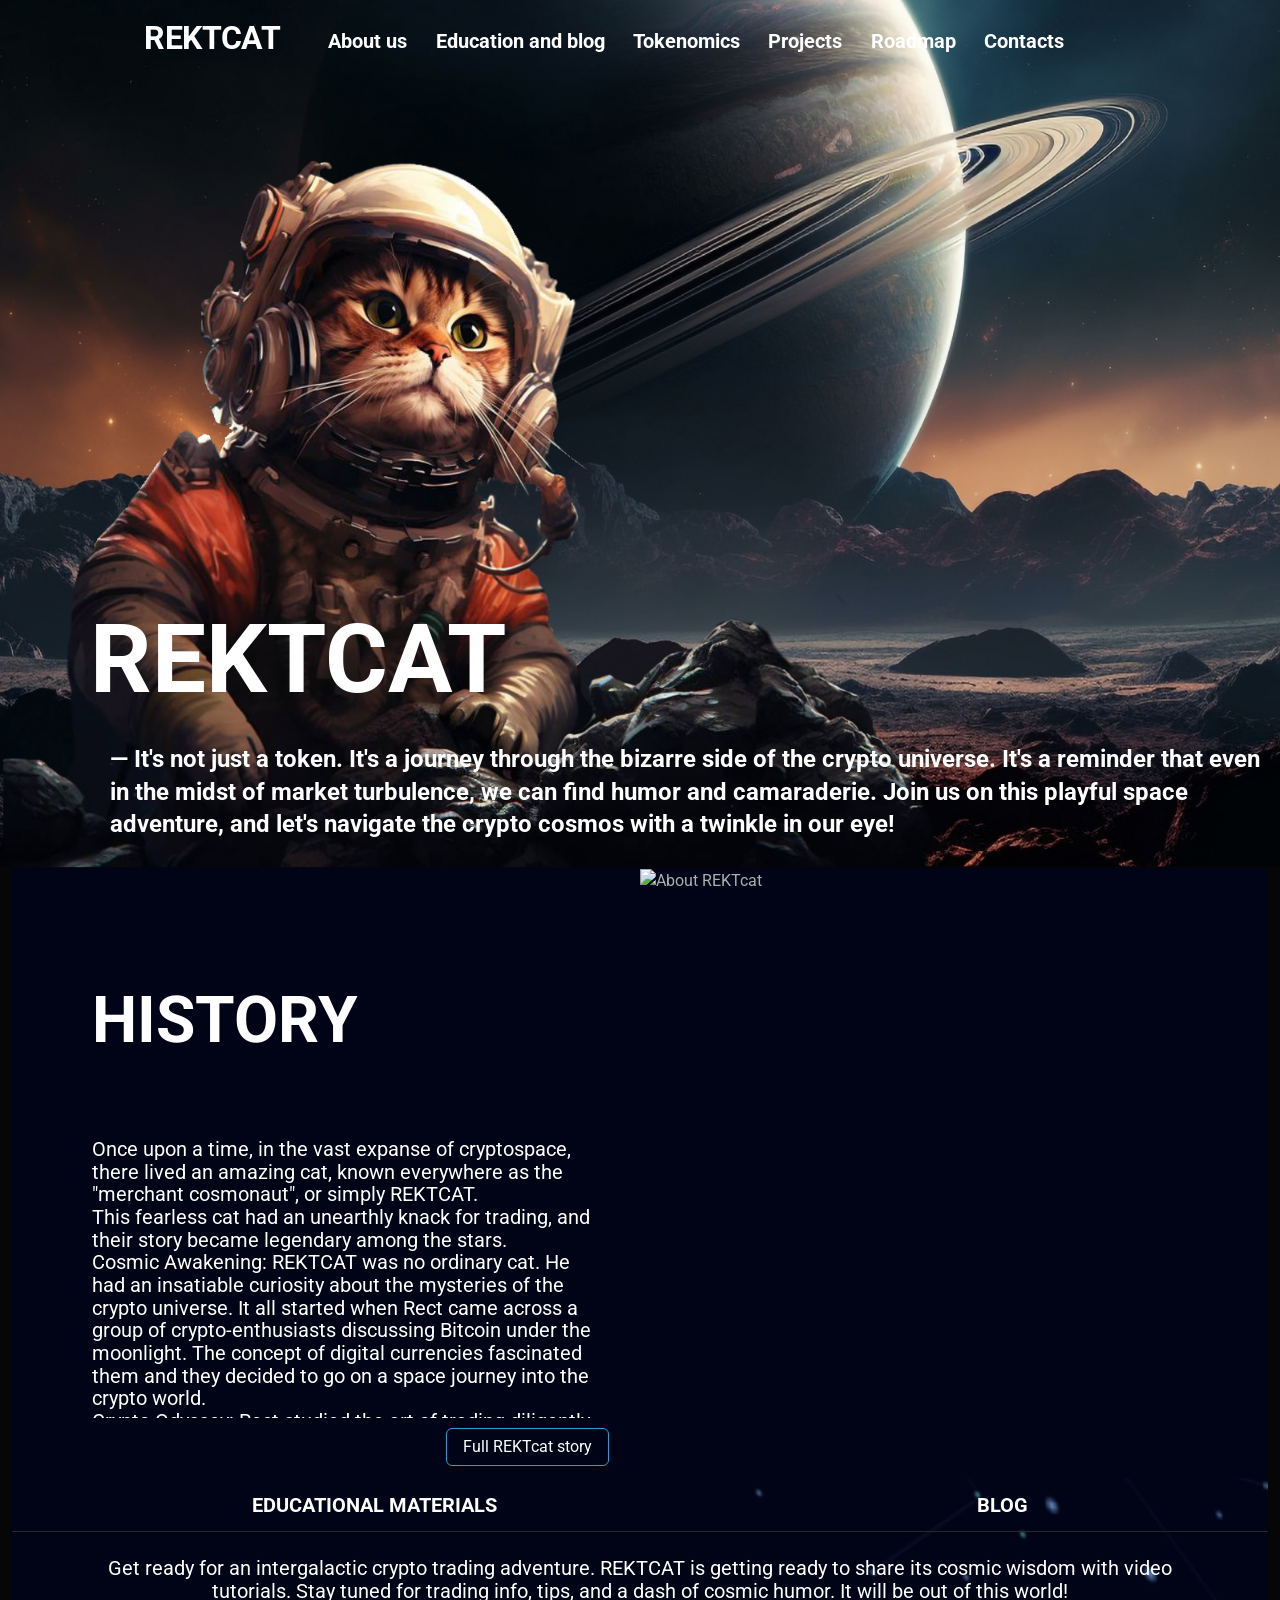
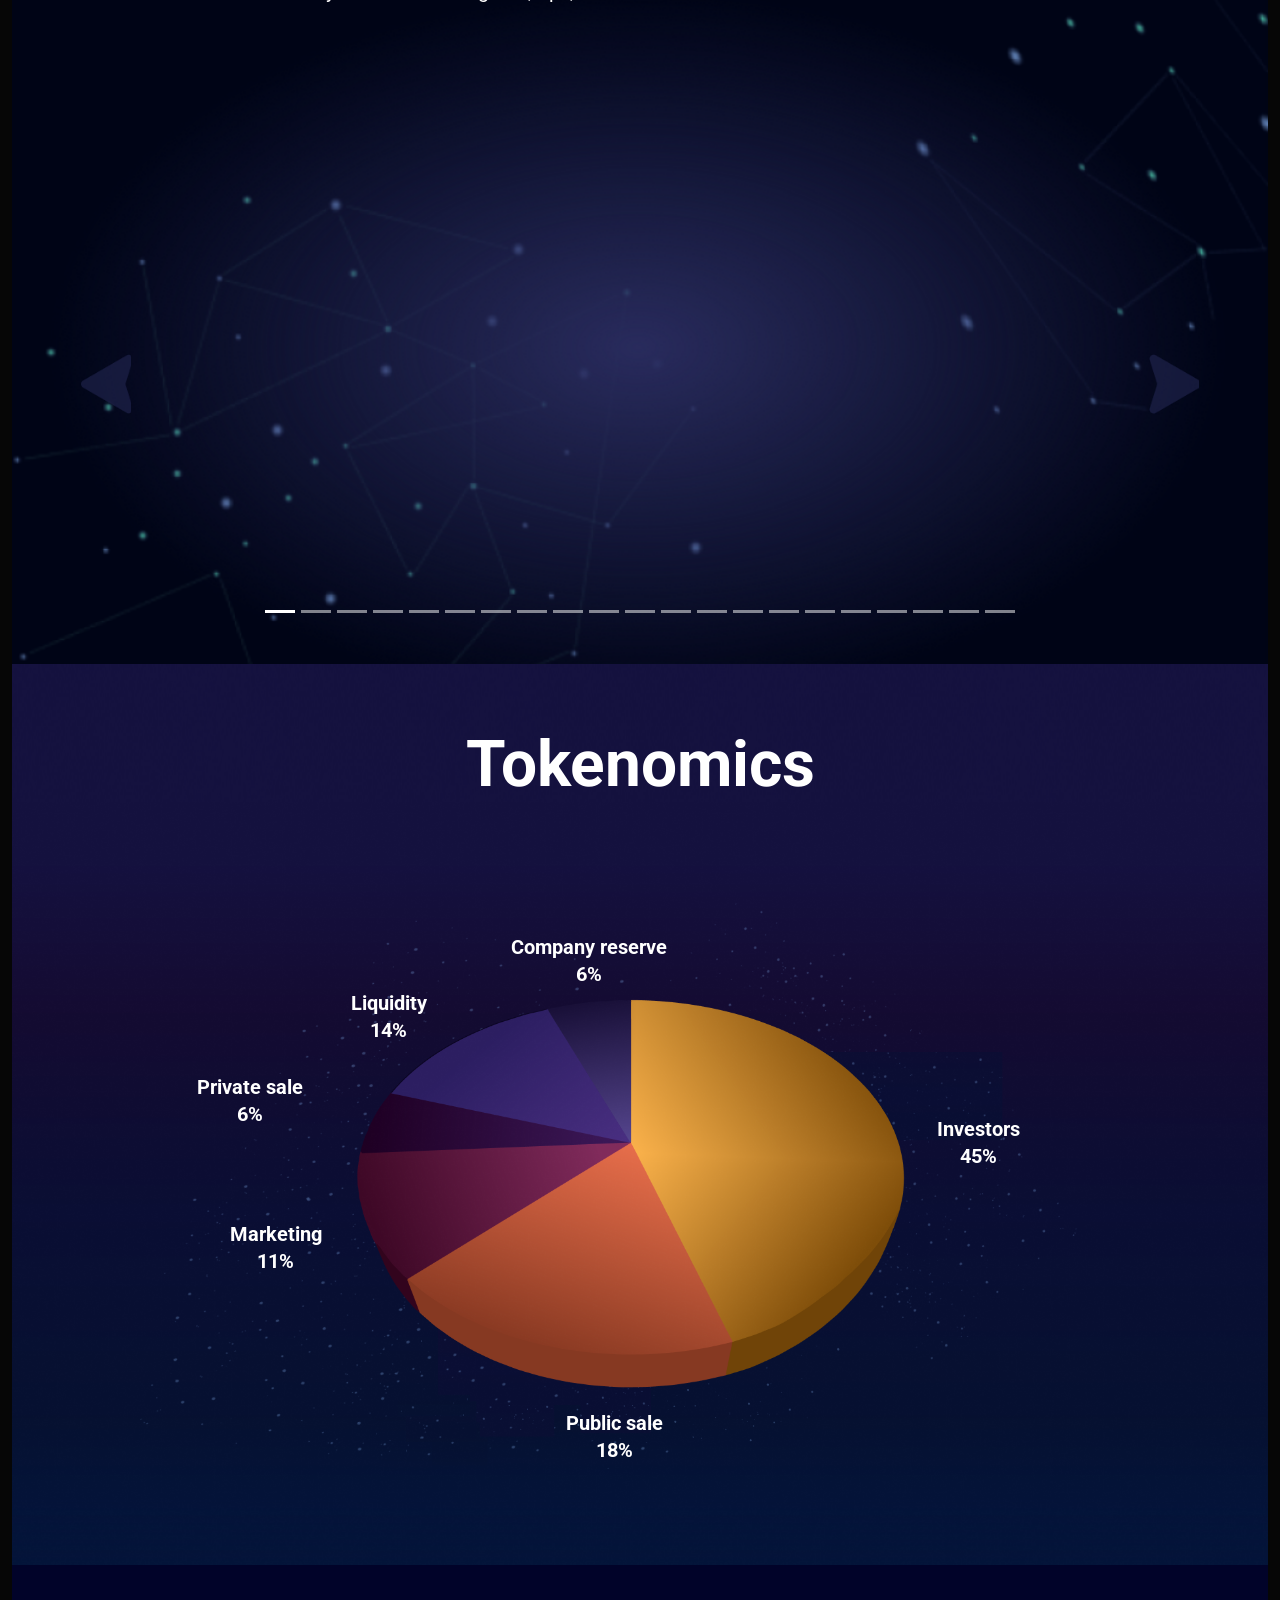
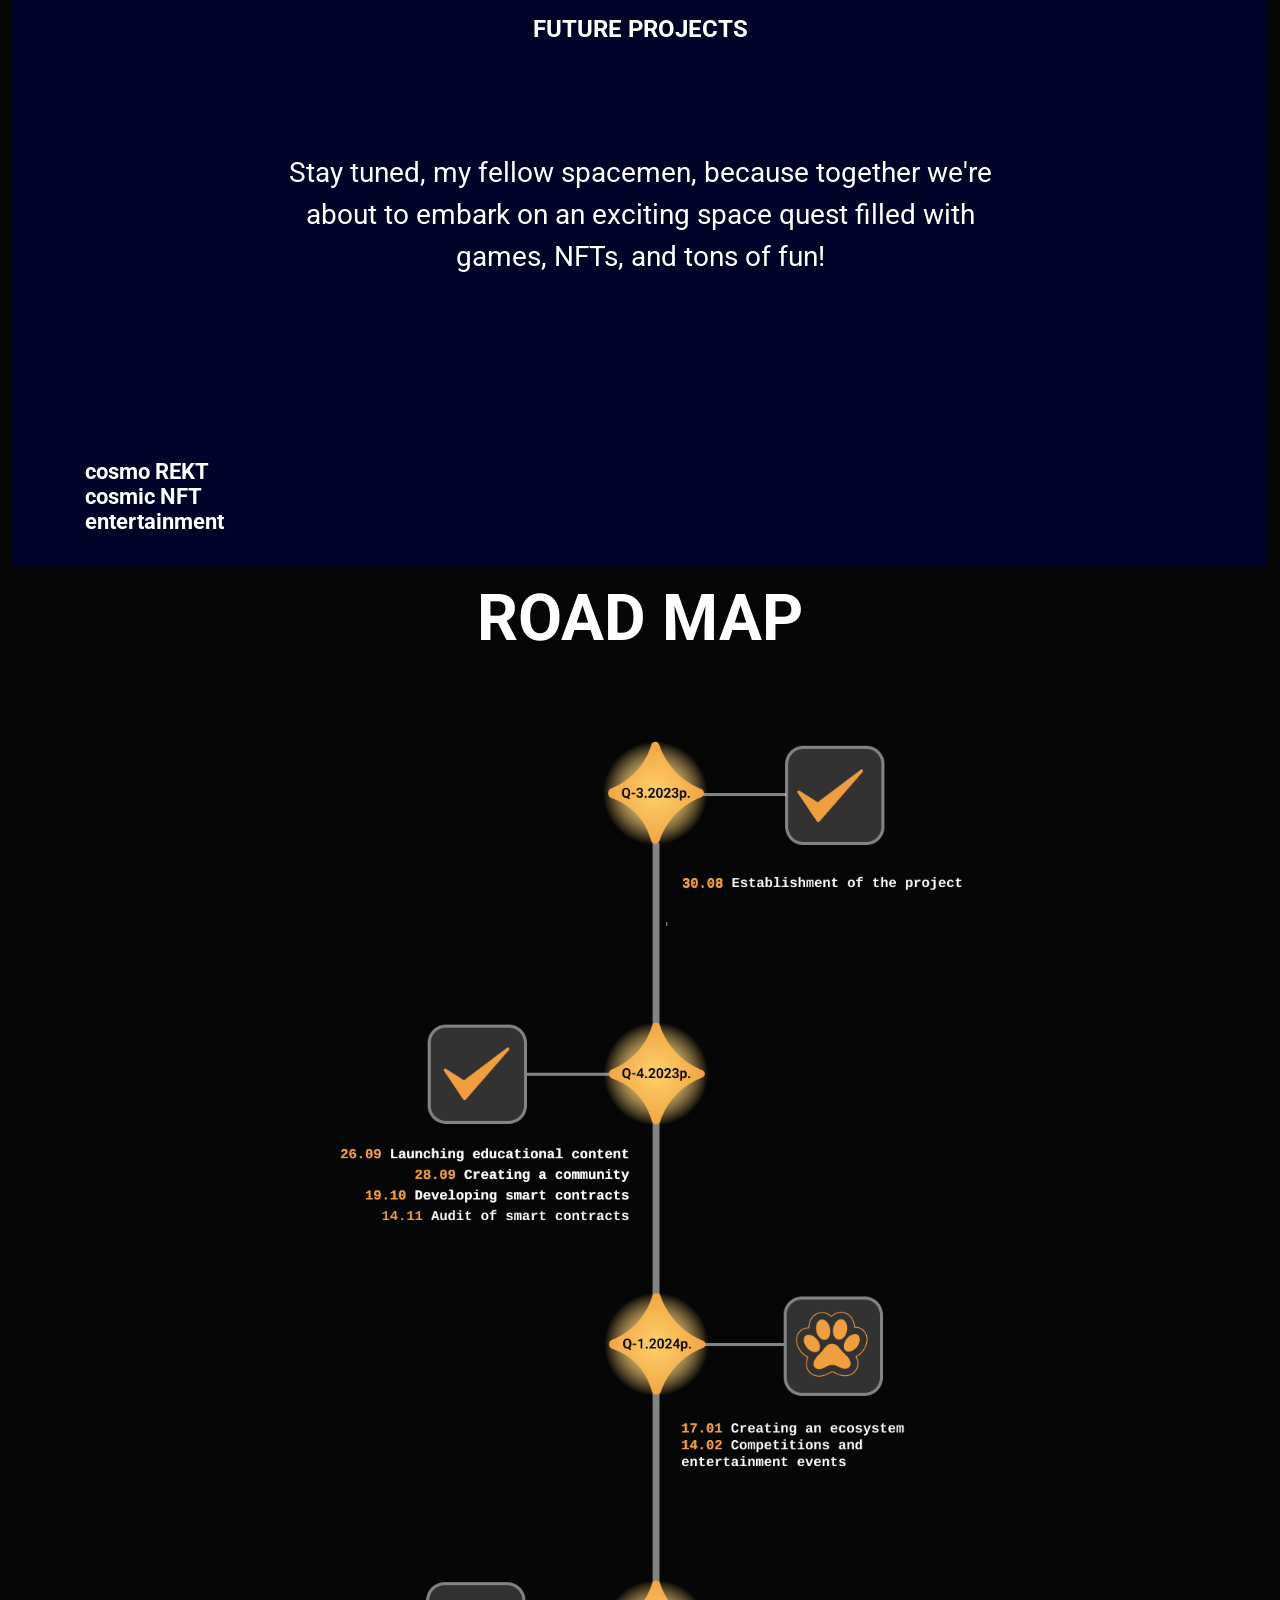
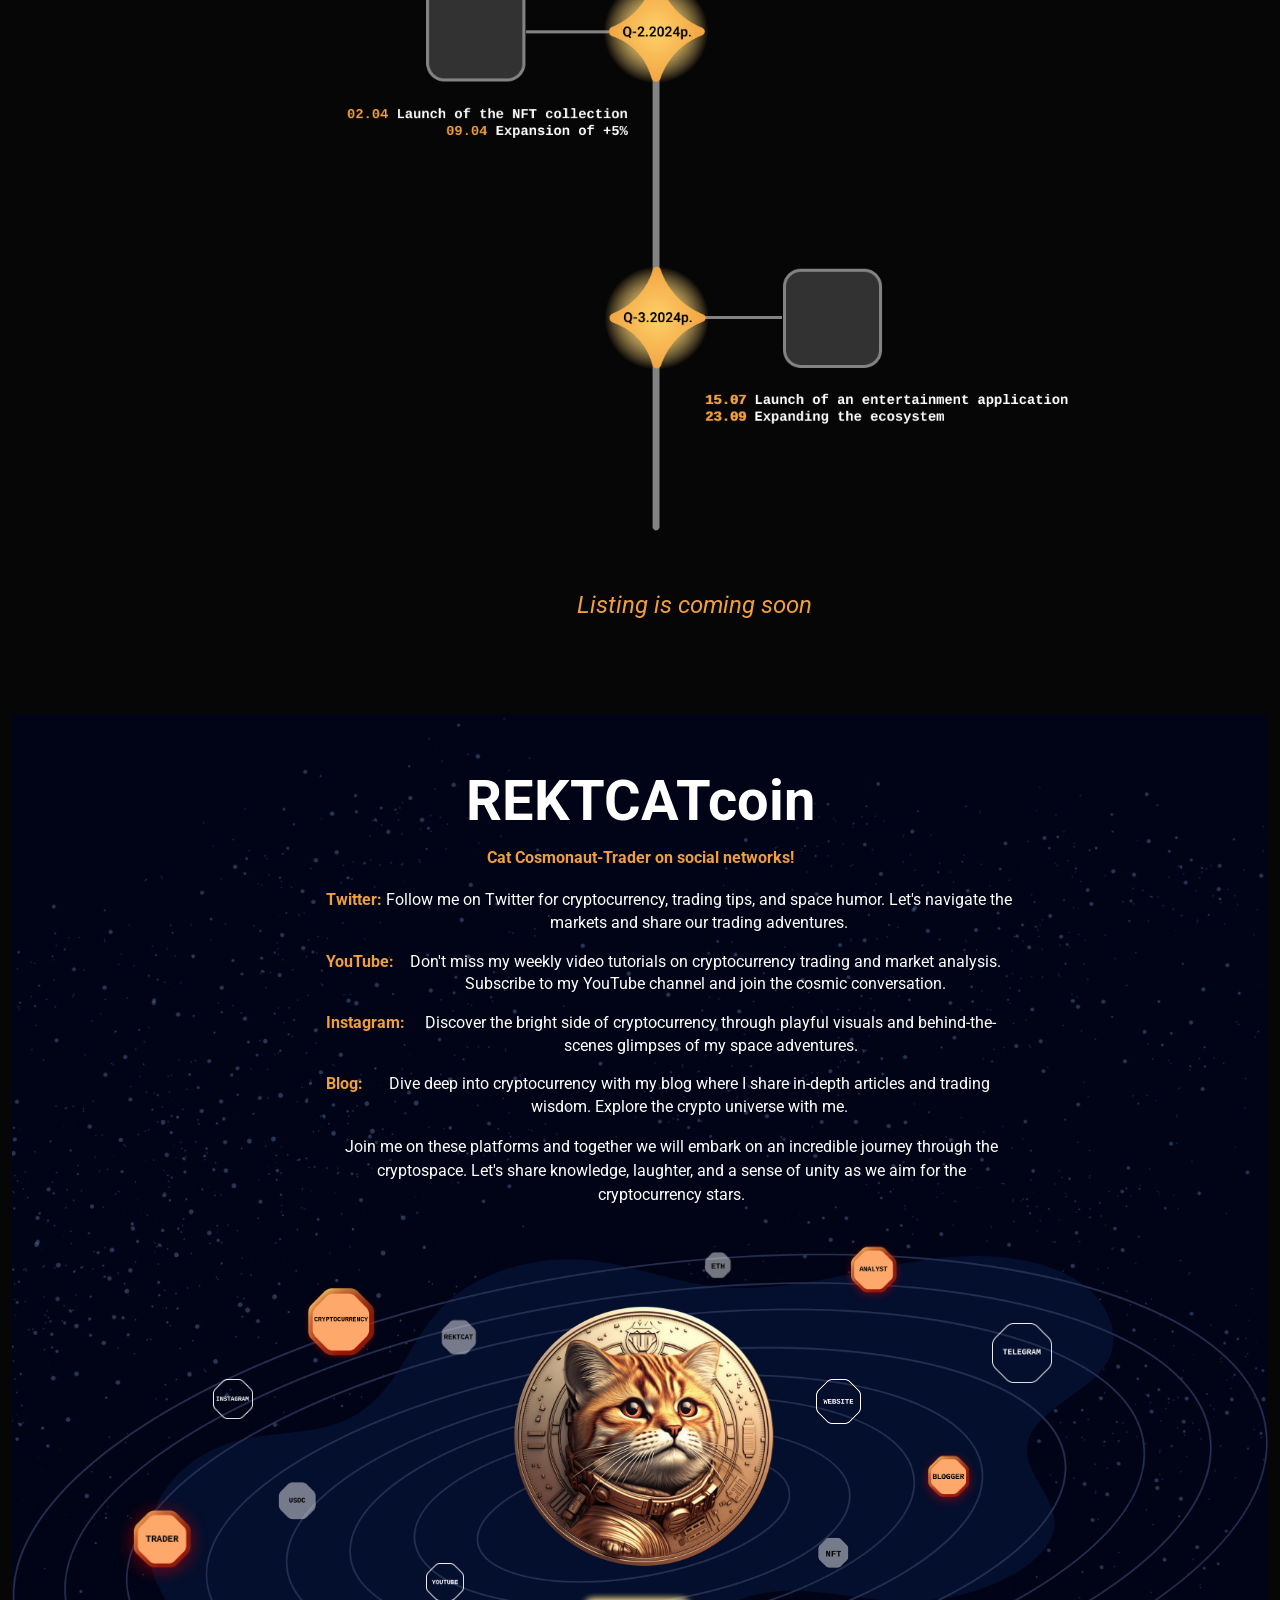
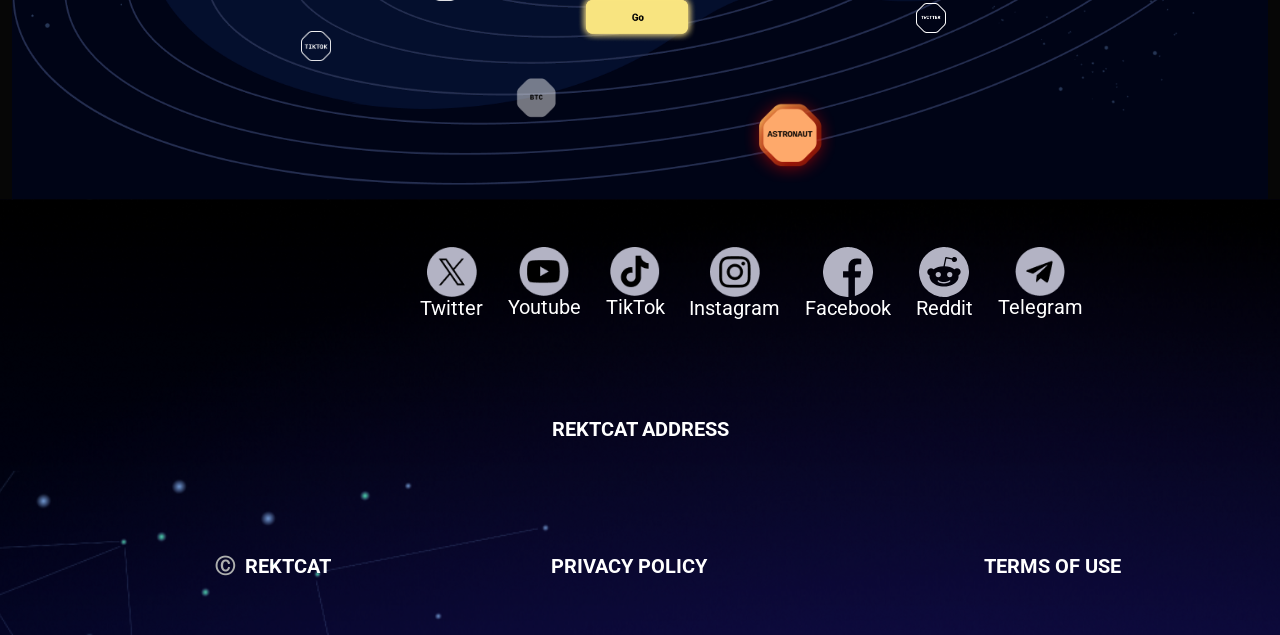
==== commit 6e195639: "footer added wallet address" ====
--- a/index.html
+++ b/index.html
@@ -512,6 +512,10 @@
                 <p class="footer__social-media-title">Telegram</p>
             </a>
         </div>
+
+        <div class="footer__wallet-address-container">
+            <a href="" class="footer__wallet-address">REKTCAT ADDRESS</a>
+        </div>
         
         <div class="footer__bottom-container">
             <div class="footer_logo-container">
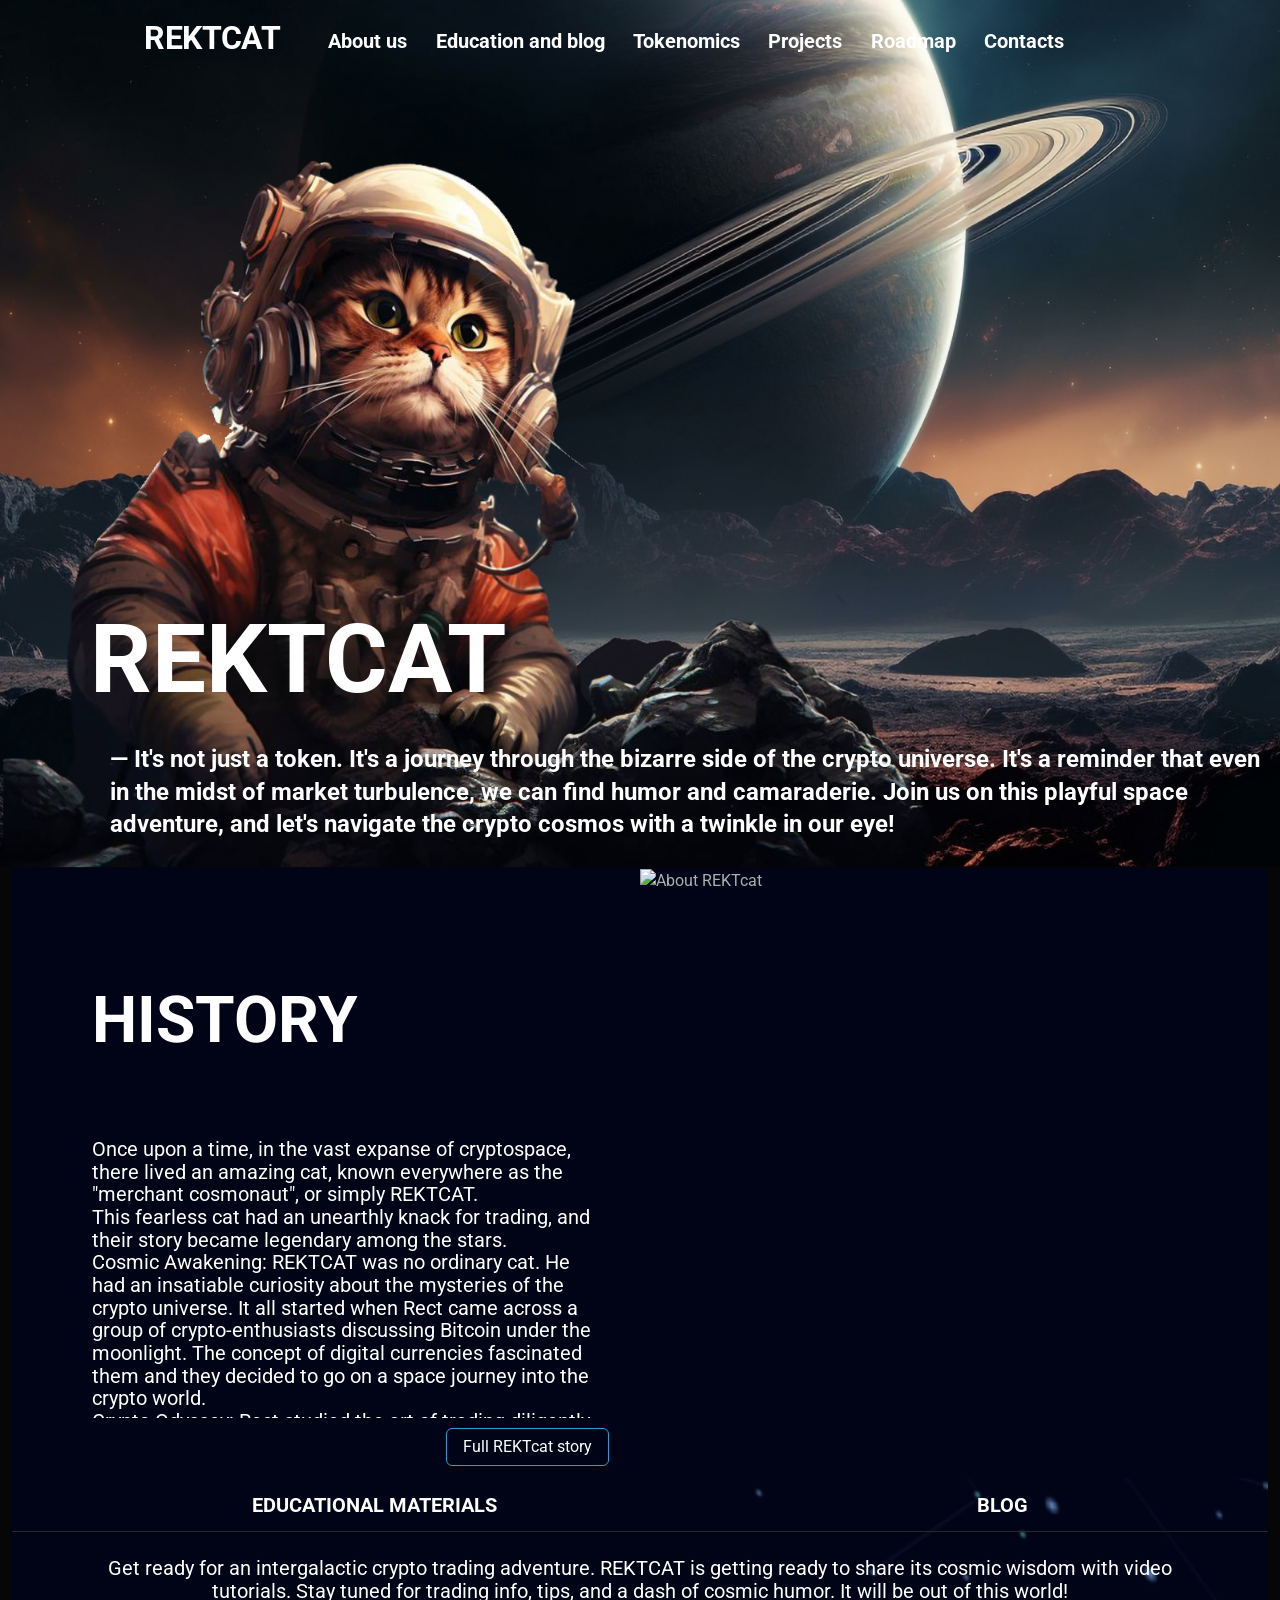
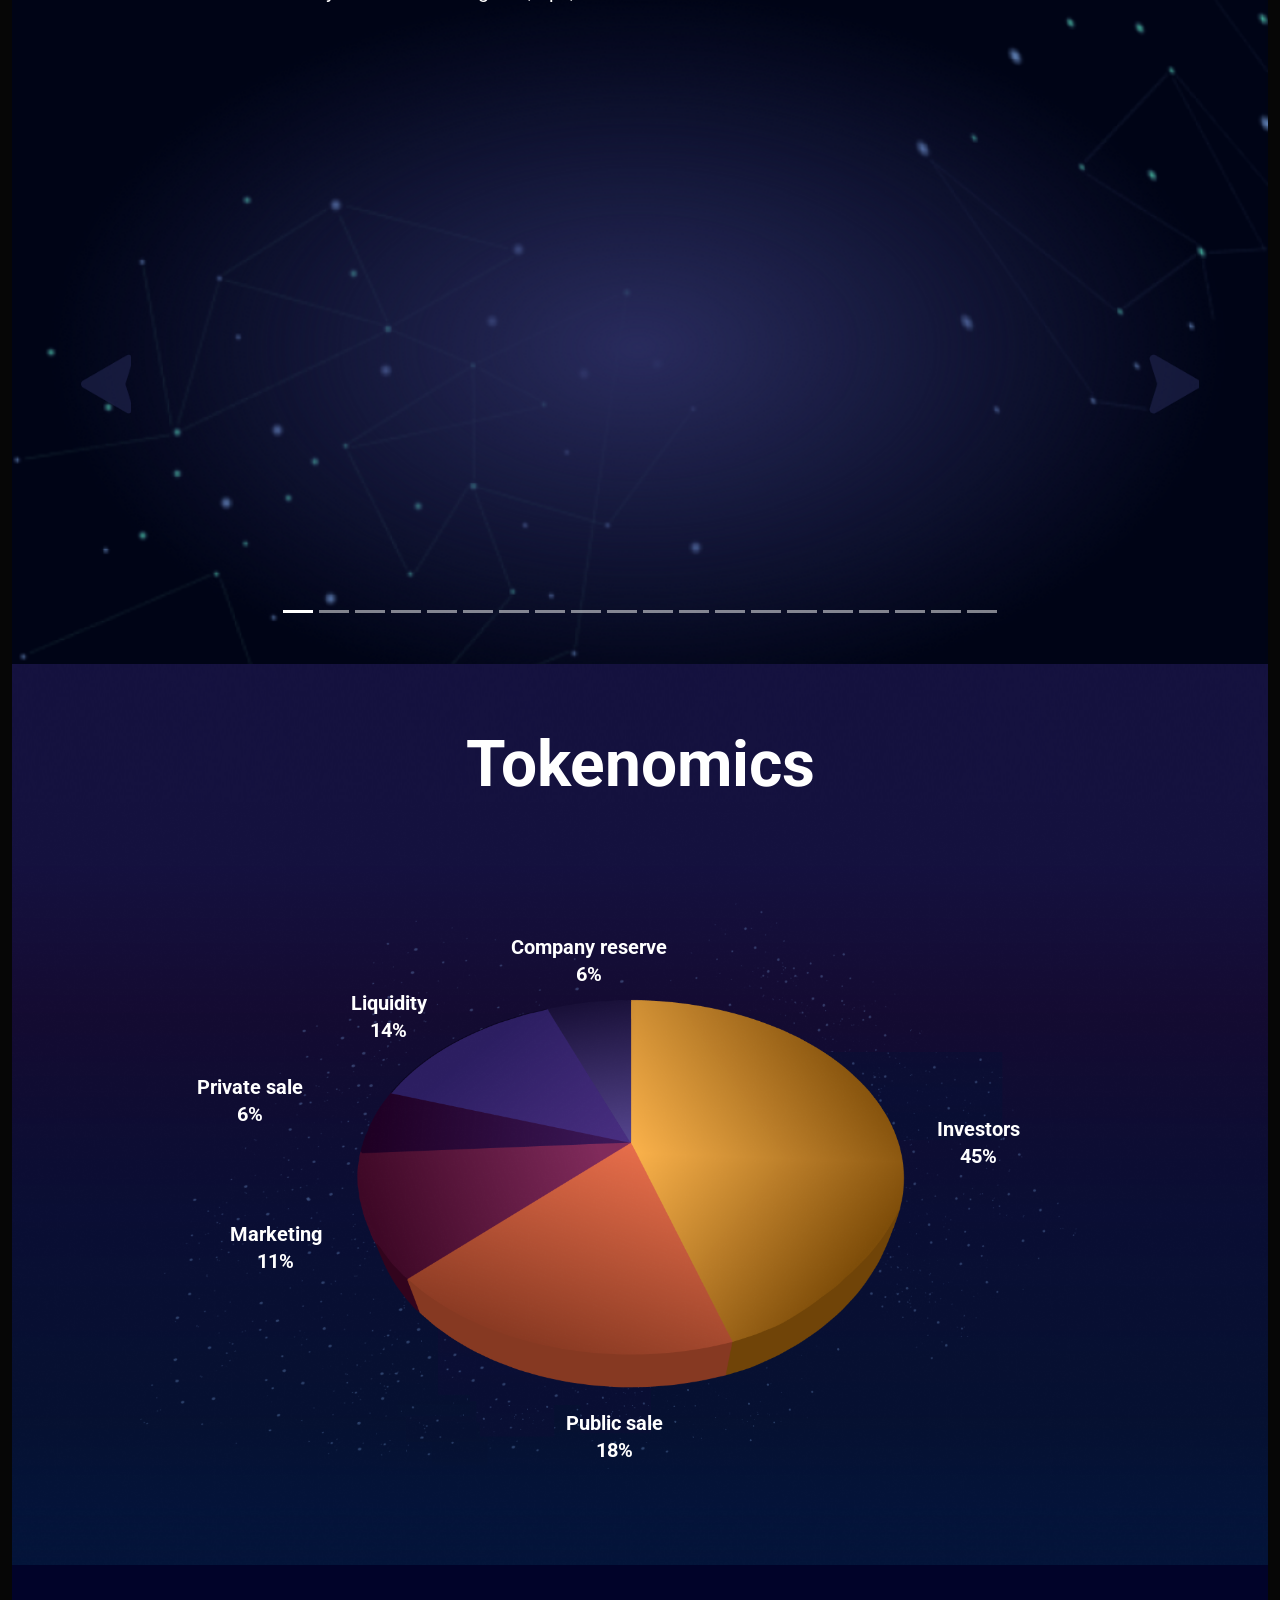
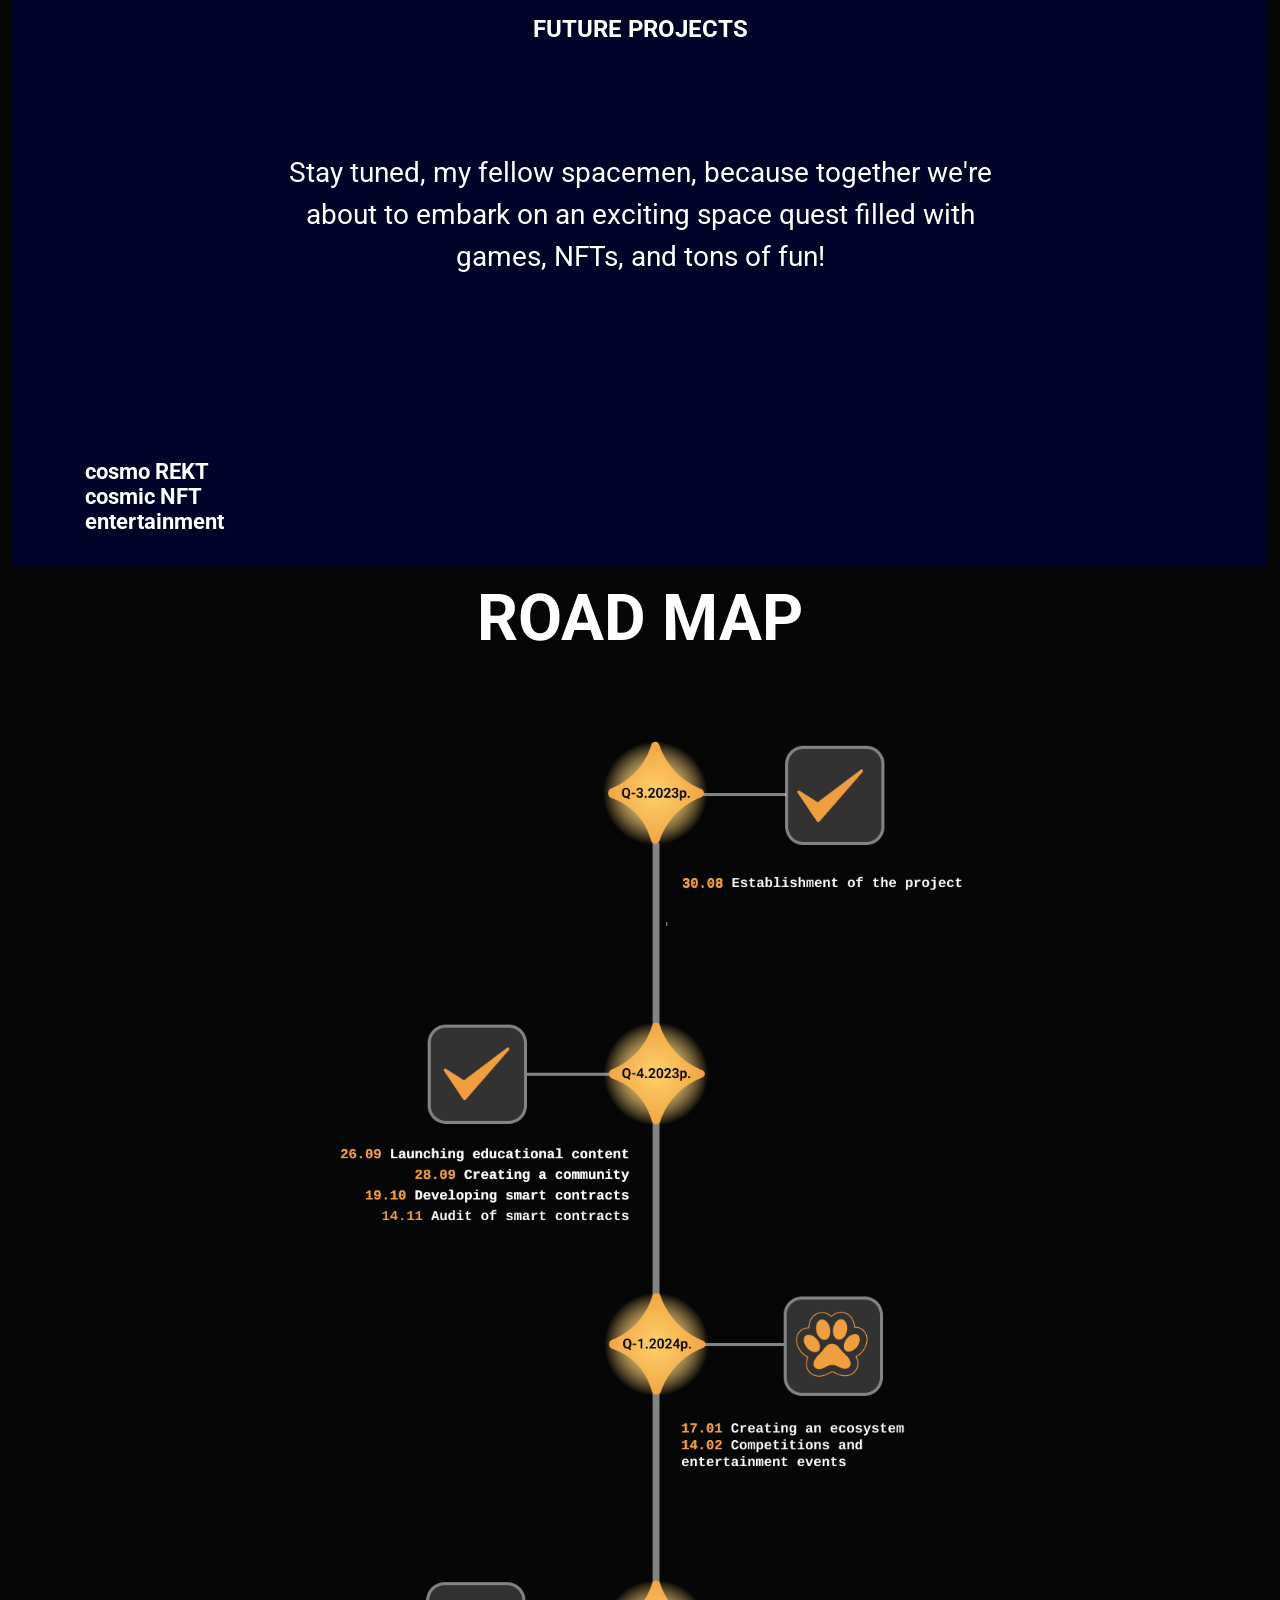
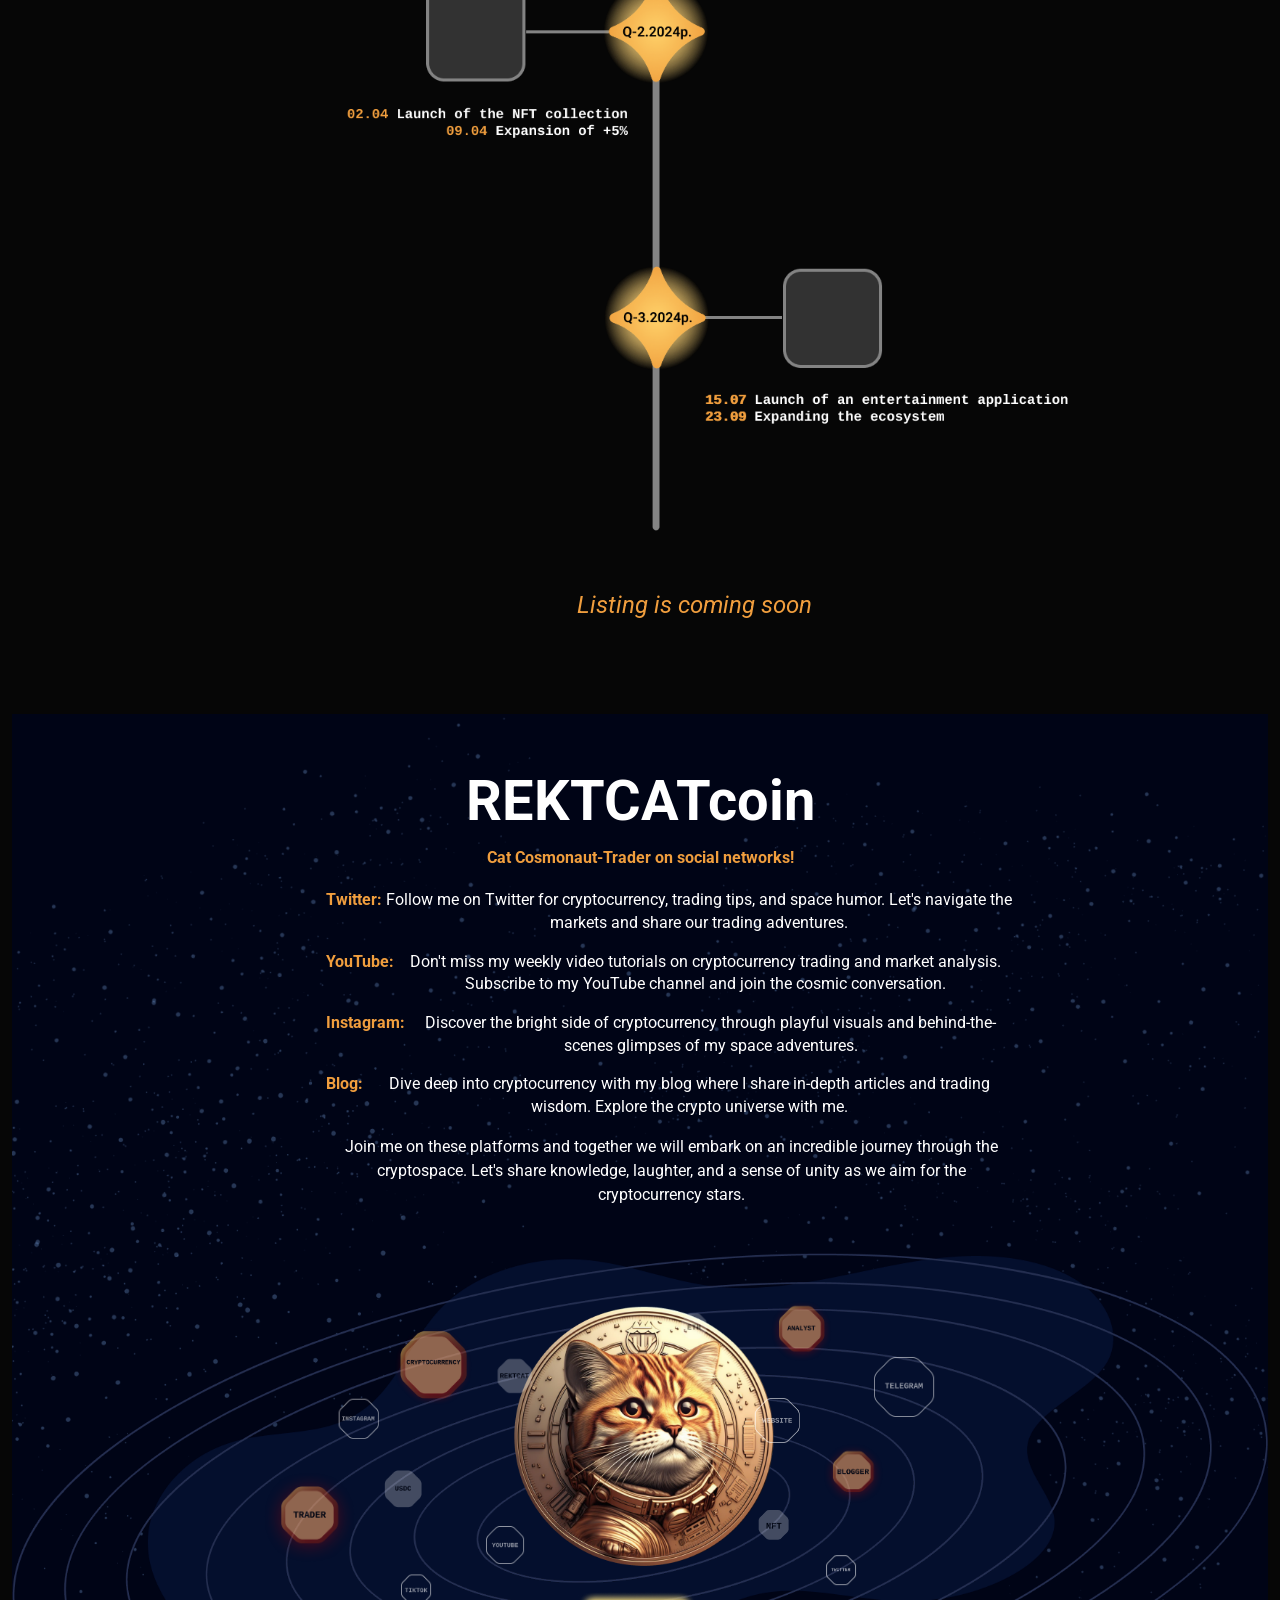
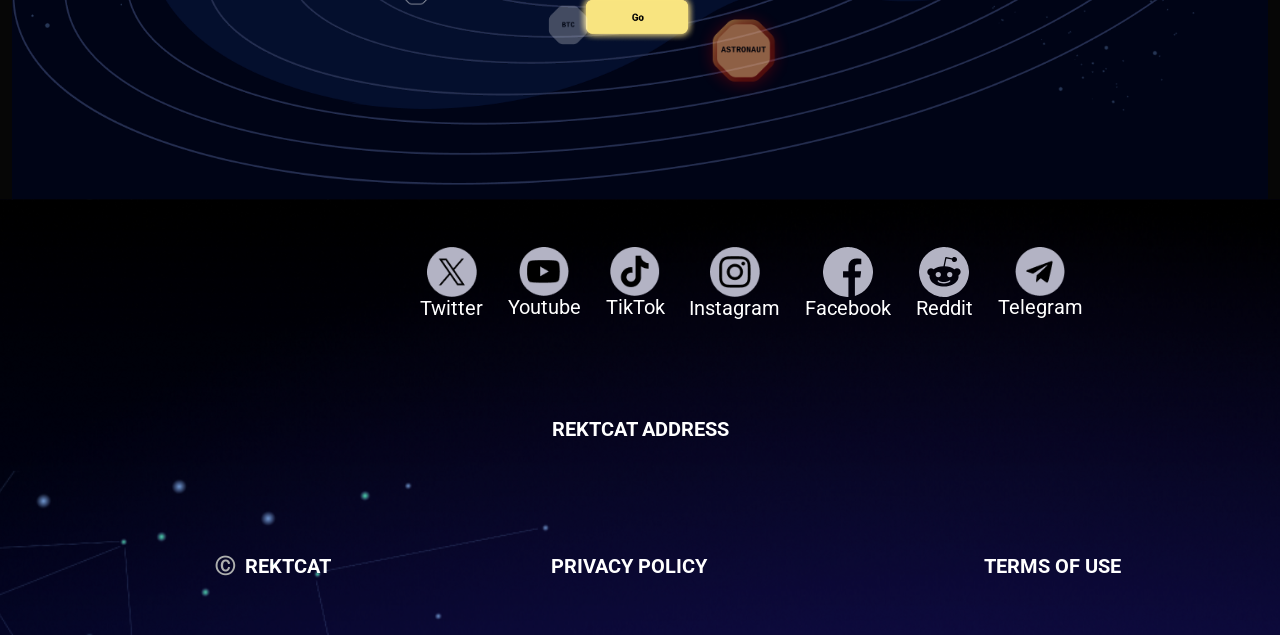
==== commit e7c73fde: "final changes v2" ====
--- a/index.html
+++ b/index.html
@@ -149,51 +149,47 @@
                                 <button type="button" data-bs-target="#carouselExampleIndicators" data-bs-slide-to="10" aria-label="Slide 11"></button>
                                 <button type="button" data-bs-target="#carouselExampleIndicators" data-bs-slide-to="11" aria-label="Slide 12"></button>
                                 <button type="button" data-bs-target="#carouselExampleIndicators" data-bs-slide-to="12" aria-label="Slide 13"></button>
-                                <button type="button" data-bs-target="#carouselExampleIndicators" data-bs-slide-to="13" aria-label="Slide 14"></button>
                             </div>
                             <div class="carousel-inner  learning__video-box">
                                 <!-- class="learning__video"  завжди має бути у посиланні youtube-->
                                 <div class="carousel-item active">
-                                    <iframe class="learning__video" src="https://www.youtube.com/embed/2-SuougdTFA?si=aWpzCNWe25EUsqUi" title="YouTube video player" frameborder="0" allow="accelerometer; autoplay; clipboard-write; encrypted-media; gyroscope; picture-in-picture; web-share" allowfullscreen></iframe>
-                                </div>
-                                <div class="carousel-item">
-                                    <iframe class="learning__video" src="https://www.youtube.com/embed/fj4pdZRPl5c?si=Kmq4R2E68bomLMYj" title="YouTube video player" frameborder="0" allow="accelerometer; autoplay; clipboard-write; encrypted-media; gyroscope; picture-in-picture; web-share" allowfullscreen></iframe>
-                                </div>
-                                <div class="carousel-item">
-                                    <iframe class="learning__video"  src="https://www.youtube.com/embed/ZkbWR_W8Uo0?si=P5Z3-Z-3GlJ8B8Fe" title="YouTube video player" frameborder="0" allow="accelerometer; autoplay; clipboard-write; encrypted-media; gyroscope; picture-in-picture; web-share" allowfullscreen></iframe>
-                                </div>
-                                <div class="carousel-item">
-                                    <iframe class="learning__video" src="https://www.youtube.com/embed/ROXyOH_6W8k?si=6LIM6D1f-fJw_y3j" title="YouTube video player" frameborder="0" allow="accelerometer; autoplay; clipboard-write; encrypted-media; gyroscope; picture-in-picture; web-share" allowfullscreen></iframe>
-                                </div>
-                                <div class="carousel-item">
-                                    <iframe class="learning__video" src="https://www.youtube.com/embed/JlDufe-gNM0?si=GRHCEoA8L5VnAe3a" title="YouTube video player" frameborder="0" allow="accelerometer; autoplay; clipboard-write; encrypted-media; gyroscope; picture-in-picture; web-share" allowfullscreen></iframe>
-                                </div>
-                                <div class="carousel-item">
-                                    <iframe class="learning__video" src="https://www.youtube.com/embed/jwkXYR9b9ew?si=9UWJc32cm1l_Juhr" title="YouTube video player" frameborder="0" allow="accelerometer; autoplay; clipboard-write; encrypted-media; gyroscope; picture-in-picture; web-share" allowfullscreen></iframe>
-                                </div>
-                                <div class="carousel-item">
-                                    <iframe class="learning__video" src="https://www.youtube.com/embed/6g4NyLtAPAA?si=7V8q4Se1njHoeKKN" title="YouTube video player" frameborder="0" allow="accelerometer; autoplay; clipboard-write; encrypted-media; gyroscope; picture-in-picture; web-share" allowfullscreen></iframe>
-                                </div>
-                                <div class="carousel-item">
-                                    <iframe class="learning__video" src="https://www.youtube.com/embed/0bhClPxrmZg?si=Gq5vqlOLMxk8s7Mt" title="YouTube video player" frameborder="0" allow="accelerometer; autoplay; clipboard-write; encrypted-media; gyroscope; picture-in-picture; web-share" allowfullscreen></iframe>
-                                </div>
-                                <div class="carousel-item">
-                                    <iframe class="learning__video" src="https://www.youtube.com/embed/2fCwzYG0wOQ?si=1lUGTeNw82K3Y96h" title="YouTube video player" frameborder="0" allow="accelerometer; autoplay; clipboard-write; encrypted-media; gyroscope; picture-in-picture; web-share" allowfullscreen></iframe>
-                                </div>
-                                <div class="carousel-item">
-                                    <iframe class="learning__video" src="https://www.youtube.com/embed/EgmJlWh1T7k?si=nA7EYK5RApH3Qf0t" title="YouTube video player" frameborder="0" allow="accelerometer; autoplay; clipboard-write; encrypted-media; gyroscope; picture-in-picture; web-share" allowfullscreen></iframe>
-                                </div>
-                                <div class="carousel-item">
-                                    <iframe class="learning__video" src="https://www.youtube.com/embed/5WwS315sJp0?si=X97GU_PgRWrfrEOD" title="YouTube video player" frameborder="0" allow="accelerometer; autoplay; clipboard-write; encrypted-media; gyroscope; picture-in-picture; web-share" allowfullscreen></iframe>
-                                </div>
-                                <div class="carousel-item">
-                                    <iframe class="learning__video" src="https://www.youtube.com/embed/T_TmlgSm3mo?si=2FKIJ7gZQOdWO72U" title="YouTube video player" frameborder="0" allow="accelerometer; autoplay; clipboard-write; encrypted-media; gyroscope; picture-in-picture; web-share" allowfullscreen></iframe>
-                                </div>
-                                <div class="carousel-item">
-                                    <iframe class="learning__video" src="https://www.youtube.com/embed/mQXkxvLy8Kk?si=hbsi1SMY_fvvOnml" title="YouTube video player" frameborder="0" allow="accelerometer; autoplay; clipboard-write; encrypted-media; gyroscope; picture-in-picture; web-share" allowfullscreen></iframe>
-                                </div>
-                                <div class="carousel-item">
-                                    <iframe class="learning__video" src="https://www.youtube.com/embed/2-SuougdTFA?si=2ZKb4cwyNdr6kw4F" title="YouTube video player" frameborder="0" allow="accelerometer; autoplay; clipboard-write; encrypted-media; gyroscope; picture-in-picture; web-share" allowfullscreen></iframe>
+                                    <iframe class="learning__video" src="https://www.youtube.com/embed/2-SuougdTFA?si=c9hRDMzBQ_SIUC3o" title="YouTube video player" frameborder="0" allow="accelerometer; autoplay; clipboard-write; encrypted-media; gyroscope; picture-in-picture; web-share" allowfullscreen></iframe>
+                                </div>
+                                <div class="carousel-item">
+                                    <iframe class="learning__video" src="https://www.youtube.com/embed/mQXkxvLy8Kk?si=FXT_fQ596ZhzN-zU" title="YouTube video player" frameborder="0" allow="accelerometer; autoplay; clipboard-write; encrypted-media; gyroscope; picture-in-picture; web-share" allowfullscreen></iframe>
+                                </div>
+                                <div class="carousel-item">
+                                    <iframe class="learning__video"  src="https://www.youtube.com/embed/T_TmlgSm3mo?si=NUpWRAsr_x_uDews" title="YouTube video player" frameborder="0" allow="accelerometer; autoplay; clipboard-write; encrypted-media; gyroscope; picture-in-picture; web-share" allowfullscreen></iframe>
+                                </div>
+                                <div class="carousel-item">
+                                    <iframe class="learning__video" src="https://www.youtube.com/embed/Vk58-SkFB20?si=pjljIqVUaUKJ2Q-S" title="YouTube video player" frameborder="0" allow="accelerometer; autoplay; clipboard-write; encrypted-media; gyroscope; picture-in-picture; web-share" allowfullscreen></iframe>
+                                </div>
+                                <div class="carousel-item">
+                                    <iframe class="learning__video" src="https://www.youtube.com/embed/CbS2TwgX6QQ?si=C0cSQ9yTdJ0NbzAq" title="YouTube video player" frameborder="0" allow="accelerometer; autoplay; clipboard-write; encrypted-media; gyroscope; picture-in-picture; web-share" allowfullscreen></iframe>
+                                </div>
+                                <div class="carousel-item">
+                                    <iframe class="learning__video" src="https://www.youtube.com/embed/5WwS315sJp0?si=L-PgB7HJFro4j909" title="YouTube video player" frameborder="0" allow="accelerometer; autoplay; clipboard-write; encrypted-media; gyroscope; picture-in-picture; web-share" allowfullscreen></iframe>
+                                </div>
+                                <div class="carousel-item">
+                                    <iframe class="learning__video" src="https://www.youtube.com/embed/EgmJlWh1T7k?si=qBGMNP_JygAMRR-8" title="YouTube video player" frameborder="0" allow="accelerometer; autoplay; clipboard-write; encrypted-media; gyroscope; picture-in-picture; web-share" allowfullscreen></iframe>
+                                </div>
+                                <div class="carousel-item">
+                                    <iframe class="learning__video" src="https://www.youtube.com/embed/2fCwzYG0wOQ?si=yU3UvR2H_RnBLFmz" title="YouTube video player" frameborder="0" allow="accelerometer; autoplay; clipboard-write; encrypted-media; gyroscope; picture-in-picture; web-share" allowfullscreen></iframe>
+                                </div>
+                                <div class="carousel-item">
+                                    <iframe class="learning__video" src="https://www.youtube.com/embed/0bhClPxrmZg?si=-PCS8n5R7OXpgAO5" title="YouTube video player" frameborder="0" allow="accelerometer; autoplay; clipboard-write; encrypted-media; gyroscope; picture-in-picture; web-share" allowfullscreen></iframe>
+                                </div>
+                                <div class="carousel-item">
+                                    <iframe class="learning__video" src="https://www.youtube.com/embed/6g4NyLtAPAA?si=aE3c_n9Cj6r3COWy" title="YouTube video player" frameborder="0" allow="accelerometer; autoplay; clipboard-write; encrypted-media; gyroscope; picture-in-picture; web-share" allowfullscreen></iframe>
+                                </div>
+                                <div class="carousel-item">
+                                    <iframe class="learning__video" src="https://www.youtube.com/embed/jwkXYR9b9ew?si=fi5Fa-T5LQL62rsY" title="YouTube video player" frameborder="0" allow="accelerometer; autoplay; clipboard-write; encrypted-media; gyroscope; picture-in-picture; web-share" allowfullscreen></iframe>
+                                </div>
+                                <div class="carousel-item">
+                                    <iframe class="learning__video" src="https://www.youtube.com/embed/JlDufe-gNM0?si=PRqrEf2Q87DzIlOH" title="YouTube video player" frameborder="0" allow="accelerometer; autoplay; clipboard-write; encrypted-media; gyroscope; picture-in-picture; web-share" allowfullscreen></iframe>
+                                </div>
+                                <div class="carousel-item">
+                                    <iframe class="learning__video" src="https://www.youtube.com/embed/3zMO0IBetwE?si=qqTZOYJjQYE-pcI5" title="YouTube video player" frameborder="0" allow="accelerometer; autoplay; clipboard-write; encrypted-media; gyroscope; picture-in-picture; web-share" allowfullscreen></iframe>
                                 </div>
                             </div>
                             <button class="carousel-control-prev" type="button" data-bs-target="#carouselExampleIndicators" data-bs-slide="prev">
@@ -230,11 +226,70 @@
                                 <button type="button" data-bs-target="#carouselExampleIndicators_blog" data-bs-slide-to="17" aria-label="Slide 18"></button>
                                 <button type="button" data-bs-target="#carouselExampleIndicators_blog" data-bs-slide-to="18" aria-label="Slide 19"></button>
                                 <button type="button" data-bs-target="#carouselExampleIndicators_blog" data-bs-slide-to="19" aria-label="Slide 20"></button>
-                                <button type="button" data-bs-target="#carouselExampleIndicators_blog" data-bs-slide-to="20" aria-label="Slide 21"></button>
                             </div>
                             <div class="carousel-inner  learning__video-box">
                                 <!-- class="learning__video"  завжди має бути у посиланні youtube-->
                                 <div class="carousel-item active">
+                                    <iframe class="learning__video" src="https://www.youtube.com/embed/ROXyOH_6W8k?si=qjgitB0GxDTKXAC7" title="YouTube video player" frameborder="0" allow="accelerometer; autoplay; clipboard-write; encrypted-media; gyroscope; picture-in-picture; web-share" allowfullscreen></iframe>
+                                </div>
+                                <div class="carousel-item">
+                                    <iframe class="learning__video" src="https://www.youtube.com/embed/ZkbWR_W8Uo0?si=Mf36ET8oHUywilLe" title="YouTube video player" frameborder="0" allow="accelerometer; autoplay; clipboard-write; encrypted-media; gyroscope; picture-in-picture; web-share" allowfullscreen></iframe>
+                                </div>
+                                <div class="carousel-item">
+                                    <iframe class="learning__video" src="https://www.youtube.com/embed/fj4pdZRPl5c?si=Jw1U5ecyc-
+                                    bZcfdD" title="YouTube video player" frameborder="0" allow="accelerometer; autoplay; clipboard-write; encrypted-media; gyroscope; picture-in-picture; web-share" allowfullscreen></iframe>
+                                </div>
+                                <div class="carousel-item">
+                                    <iframe class="learning__video" src="https://www.youtube.com/embed/m-t-
+                                    EBGV6kE?si=N5udCg8_PXDkK7Kd" title="YouTube video player" frameborder="0" allow="accelerometer; autoplay; clipboard-write; encrypted-media; gyroscope; picture-in-picture; web-share" allowfullscreen></iframe>
+                                </div>
+                                <div class="carousel-item">
+                                    <iframe class="learning__video" src="https://www.youtube.com/embed/6y-
+                                    X1whXKAU?si=gHR4bLwVMJL-cmml" title="YouTube video player" frameborder="0" allow="accelerometer; autoplay; clipboard-write; encrypted-media; gyroscope; picture-in-picture; web-share" allowfullscreen></iframe>
+                                </div>
+                                <div class="carousel-item">
+                                    <iframe class="learning__video" src="https://www.youtube.com/embed/nP-
+                                    lRuXJ5Go?si=hkWrwlYK0WkDOTV9" frameborder="0" allow="accelerometer; autoplay; clipboard-write; encrypted-media; gyroscope; picture-in-picture; web-share" allowfullscreen></iframe>
+                                </div>
+                                <div class="carousel-item">
+                                    <iframe class="learning__video" src="https://www.youtube.com/embed/-
+                                    8awOLAFkRs?si=dqnY129VSBD2u2NQ" title="YouTube video player" frameborder="0" allow="accelerometer; autoplay; clipboard-write; encrypted-media; gyroscope; picture-in-picture; web-share" allowfullscreen></iframe>
+                                </div>
+                                <div class="carousel-item">
+                                    <iframe class="learning__video" src="https://www.youtube.com/embed/QXLe5t41z7c?si=VjkQAyeijtSAg8CQ" title="YouTube video player" frameborder="0" allow="accelerometer; autoplay; clipboard-write; encrypted-media; gyroscope; picture-in-picture; web-share" allowfullscreen></iframe>
+                                </div>
+                                <div class="carousel-item">
+                                    <iframe class="learning__video" src="https://www.youtube.com/embed/mO7FghjG9vM?si=YVgxhNJIPHBzYaaK" title="YouTube video player" frameborder="0" allow="accelerometer; autoplay; clipboard-write; encrypted-media; gyroscope; picture-in-picture; web-share" allowfullscreen></iframe>
+                                </div>
+                                <div class="carousel-item">
+                                    <iframe class="learning__video" src="https://www.youtube.com/embed/07NfRB0X-co?si=a5tLmwP-
+                                    myJ0kj5X" title="YouTube video player" frameborder="0" allow="accelerometer; autoplay; clipboard-write; encrypted-media; gyroscope; picture-in-picture; web-share" allowfullscreen></iframe>
+                                </div>
+                                <div class="carousel-item">
+                                    <iframe class="learning__video" src="https://www.youtube.com/embed/upupx8T-YeY?si=-
+                                    2k_TjfFdcKp2GZm" title="YouTube video player" frameborder="0" allow="accelerometer; autoplay; clipboard-write; encrypted-media; gyroscope; picture-in-picture; web-share" allowfullscreen></iframe>
+                                </div>
+                                <div class="carousel-item">
+                                    <iframe class="learning__video" src="https://www.youtube.com/embed/lu34pRcE5iA?si=51l3Rltlh5O8rLQi" title="YouTube video player" frameborder="0" allow="accelerometer; autoplay; clipboard-write; encrypted-media; gyroscope; picture-in-picture; web-share" allowfullscreen></iframe>
+                                </div>
+                                <div class="carousel-item">
+                                    <iframe class="learning__video" src="https://www.youtube.com/embed/JygR4gDKmbE?si=HNzHNPBwh-AmQ2IO" title="YouTube video player" frameborder="0" allow="accelerometer; autoplay; clipboard-write; encrypted-media; gyroscope; picture-in-picture; web-share" allowfullscreen></iframe>
+                                </div>
+                                <div class="carousel-item">
+                                    <iframe class="learning__video" src="https://www.youtube.com/embed/kUMK3DRBaqQ?si=f7-
+                                    34cHeTDhOk-qy" title="YouTube video player" frameborder="0" allow="accelerometer; autoplay; clipboard-write; encrypted-media; gyroscope; picture-in-picture; web-share" allowfullscreen></iframe>
+                                </div>
+                                <div class="carousel-item">
+                                    <iframe class="learning__video" src="https://www.youtube.com/embed/EZmEAb97X78?si=jwMV97RikgDB91jU" title="YouTube video player" frameborder="0" allow="accelerometer; autoplay; clipboard-write; encrypted-media; gyroscope; picture-in-picture; web-share" allowfullscreen></iframe>
+                                </div>
+                                <div class="carousel-item">
+                                    <iframe class="learning__video" src="https://www.youtube.com/embed/n9hOl4R0bak?si=eSQ8vl_aYOekjgty" title="YouTube video player" frameborder="0" allow="accelerometer; autoplay; clipboard-write; encrypted-media; gyroscope; picture-in-picture; web-share" allowfullscreen></iframe>
+                                </div>
+                                <div class="carousel-item">
+                                    <iframe class="learning__video" src="https://www.youtube.com/embed/q6gEx4HDFF8?si=-08-du-
+                                    8AKZifzSq" title="YouTube video player" frameborder="0" allow="accelerometer; autoplay; clipboard-write; encrypted-media; gyroscope; picture-in-picture; web-share" allowfullscreen></iframe>
+                                </div>
+                                <div class="carousel-item">
                                     <iframe class="learning__video" src="https://www.youtube.com/embed/6y-X1whXKAU?si=wJ3ferErmiFqXWZV" title="YouTube video player" frameborder="0" allow="accelerometer; autoplay; clipboard-write; encrypted-media; gyroscope; picture-in-picture; web-share" allowfullscreen></iframe>
                                 </div>
                                 <div class="carousel-item">
@@ -242,60 +297,6 @@
                                 </div>
                                 <div class="carousel-item">
                                     <iframe class="learning__video" src="https://www.youtube.com/embed/mQXkxvLy8Kk?si=oMupYybqEbsWUMLR" title="YouTube video player" frameborder="0" allow="accelerometer; autoplay; clipboard-write; encrypted-media; gyroscope; picture-in-picture; web-share" allowfullscreen></iframe>
-                                </div>
-                                <div class="carousel-item">
-                                    <iframe class="learning__video" src="https://www.youtube.com/embed/m-t-EBGV6kE?si=eGlENXpE3JEzeB9f" title="YouTube video player" frameborder="0" allow="accelerometer; autoplay; clipboard-write; encrypted-media; gyroscope; picture-in-picture; web-share" allowfullscreen></iframe>
-                                </div>
-                                <div class="carousel-item">
-                                    <iframe class="learning__video" src="https://www.youtube.com/embed/ZkbWR_W8Uo0?si=3E9-nTsF2Vu3jeeO" title="YouTube video player" frameborder="0" allow="accelerometer; autoplay; clipboard-write; encrypted-media; gyroscope; picture-in-picture; web-share" allowfullscreen></iframe>
-                                </div>
-                                <div class="carousel-item">
-                                    <iframe class="learning__video" src="https://www.youtube.com/embed/JygR4gDKmbE?si=PPr2Pgi_Q4uBpigG" title="YouTube video player" frameborder="0" allow="accelerometer; autoplay; clipboard-write; encrypted-media; gyroscope; picture-in-picture; web-share" allowfullscreen></iframe>
-                                </div>
-                                <div class="carousel-item">
-                                    <iframe class="learning__video" src="https://www.youtube.com/embed/lu34pRcE5iA?si=PnVRjAqHu8_Px3Kb" title="YouTube video player" frameborder="0" allow="accelerometer; autoplay; clipboard-write; encrypted-media; gyroscope; picture-in-picture; web-share" allowfullscreen></iframe>
-                                </div>
-                                <div class="carousel-item">
-                                    <iframe class="learning__video" src="https://www.youtube.com/embed/upupx8T-YeY?si=8PnjvMP_VlbvahCm" title="YouTube video player" frameborder="0" allow="accelerometer; autoplay; clipboard-write; encrypted-media; gyroscope; picture-in-picture; web-share" allowfullscreen></iframe>
-                                </div>
-                                <div class="carousel-item">
-                                    <iframe class="learning__video" src="https://www.youtube.com/embed/07NfRB0X-co?si=hu915irLUOrU7ooq" title="YouTube video player" frameborder="0" allow="accelerometer; autoplay; clipboard-write; encrypted-media; gyroscope; picture-in-picture; web-share" allowfullscreen></iframe>
-                                </div>
-                                <div class="carousel-item">
-                                    <iframe class="learning__video" src="https://www.youtube.com/embed/mO7FghjG9vM?si=SdZ-K0th2c9Js3l0" title="YouTube video player" frameborder="0" allow="accelerometer; autoplay; clipboard-write; encrypted-media; gyroscope; picture-in-picture; web-share" allowfullscreen></iframe>
-                                </div>
-                                <div class="carousel-item">
-                                    <iframe class="learning__video" src="https://www.youtube.com/embed/QXLe5t41z7c?si=vDinypKbGwSK3ALW" title="YouTube video player" frameborder="0" allow="accelerometer; autoplay; clipboard-write; encrypted-media; gyroscope; picture-in-picture; web-share" allowfullscreen></iframe>
-                                </div>
-                                <div class="carousel-item">
-                                    <iframe class="learning__video" src="https://www.youtube.com/embed/-8awOLAFkRs?si=n-nO-WlxPXDr-tNc" title="YouTube video player" frameborder="0" allow="accelerometer; autoplay; clipboard-write; encrypted-media; gyroscope; picture-in-picture; web-share" allowfullscreen></iframe>
-                                </div>
-                                <div class="carousel-item">
-                                    <iframe class="learning__video" src="https://www.youtube.com/embed/nP-lRuXJ5Go?si=93oZG9t9bR20gqce" title="YouTube video player" frameborder="0" allow="accelerometer; autoplay; clipboard-write; encrypted-media; gyroscope; picture-in-picture; web-share" allowfullscreen></iframe>
-                                </div>
-                                <div class="carousel-item">
-                                    <iframe class="learning__video" src="https://www.youtube.com/embed/6y-X1whXKAU?si=30RyI1mXrKudTRIJ" title="YouTube video player" frameborder="0" allow="accelerometer; autoplay; clipboard-write; encrypted-media; gyroscope; picture-in-picture; web-share" allowfullscreen></iframe>
-                                </div>
-                                <div class="carousel-item">
-                                    <iframe class="learning__video" src="https://www.youtube.com/embed/m-t-EBGV6kE?si=Ozvr7_OaQ5qynSkw" title="YouTube video player" frameborder="0" allow="accelerometer; autoplay; clipboard-write; encrypted-media; gyroscope; picture-in-picture; web-share" allowfullscreen></iframe>
-                                </div>
-                                <div class="carousel-item">
-                                    <iframe class="learning__video" src="https://www.youtube.com/embed/fj4pdZRPl5c?si=Ju6s19MRpmWQQU_s" title="YouTube video player" frameborder="0" allow="accelerometer; autoplay; clipboard-write; encrypted-media; gyroscope; picture-in-picture; web-share" allowfullscreen></iframe>
-                                </div>
-                                <div class="carousel-item">
-                                    <iframe class="learning__video" src="https://www.youtube.com/embed/ROXyOH_6W8k?si=pxmODstXNXXpZ6fJ" title="YouTube video player" frameborder="0" allow="accelerometer; autoplay; clipboard-write; encrypted-media; gyroscope; picture-in-picture; web-share" allowfullscreen></iframe>
-                                </div>
-                                <div class="carousel-item">
-                                    <iframe class="learning__video" src="https://www.youtube.com/embed/6y-X1whXKAU?si=wJ3ferErmiFqXWZV" title="YouTube video player" frameborder="0" allow="accelerometer; autoplay; clipboard-write; encrypted-media; gyroscope; picture-in-picture; web-share" allowfullscreen></iframe>
-                                </div>
-                                <div class="carousel-item">
-                                    <iframe class="learning__video" src="https://www.youtube.com/embed/T_TmlgSm3mo?si=_UqgzcQIQLbZL1I3" title="YouTube video player" frameborder="0" allow="accelerometer; autoplay; clipboard-write; encrypted-media; gyroscope; picture-in-picture; web-share" allowfullscreen></iframe>
-                                </div>
-                                <div class="carousel-item">
-                                    <iframe class="learning__video" src="https://www.youtube.com/embed/mQXkxvLy8Kk?si=oMupYybqEbsWUMLR" title="YouTube video player" frameborder="0" allow="accelerometer; autoplay; clipboard-write; encrypted-media; gyroscope; picture-in-picture; web-share" allowfullscreen></iframe>
-                                </div>
-                                <div class="carousel-item">
-                                    <iframe class="learning__video" src="https://www.youtube.com/embed/m-t-EBGV6kE?si=eGlENXpE3JEzeB9f" title="YouTube video player" frameborder="0" allow="accelerometer; autoplay; clipboard-write; encrypted-media; gyroscope; picture-in-picture; web-share" allowfullscreen></iframe>
                                 </div>
                             </div>
                             <button class="carousel-control-prev" type="button" data-bs-target="#carouselExampleIndicators_blog" data-bs-slide="prev">
